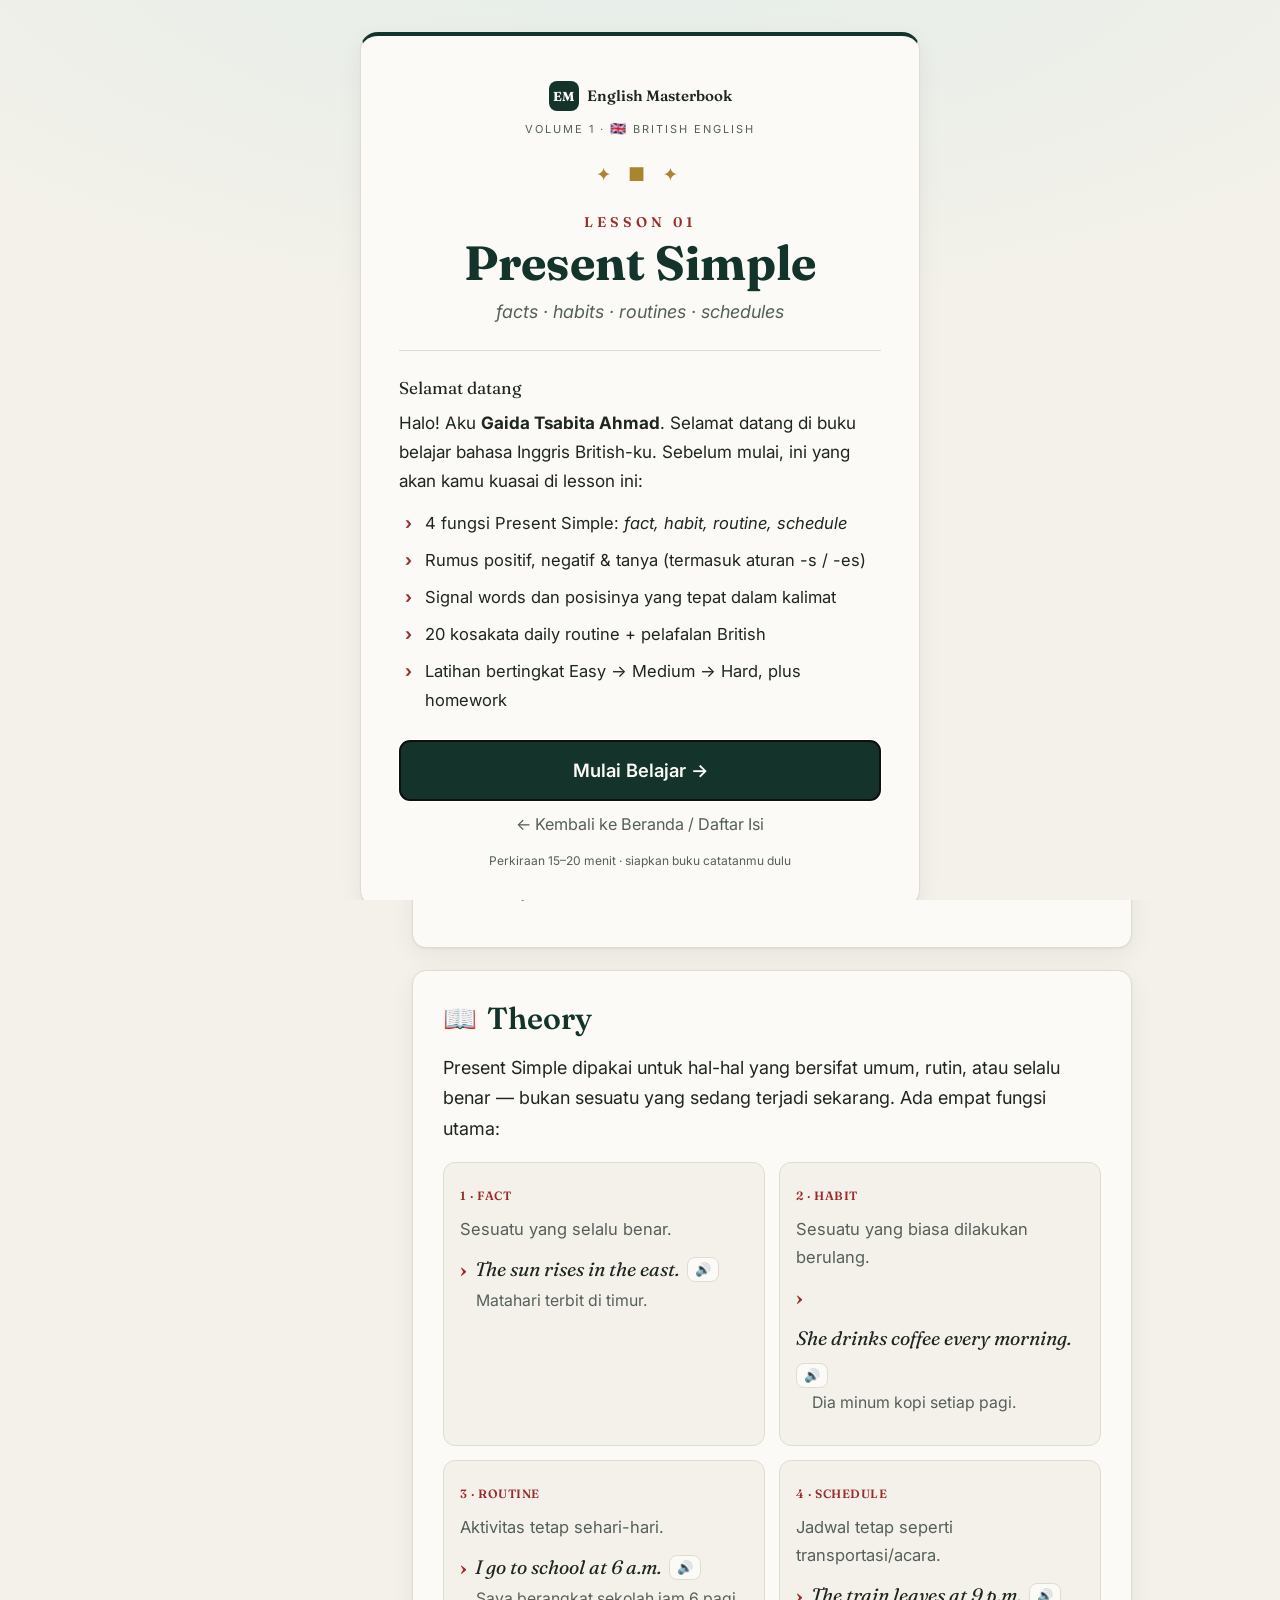
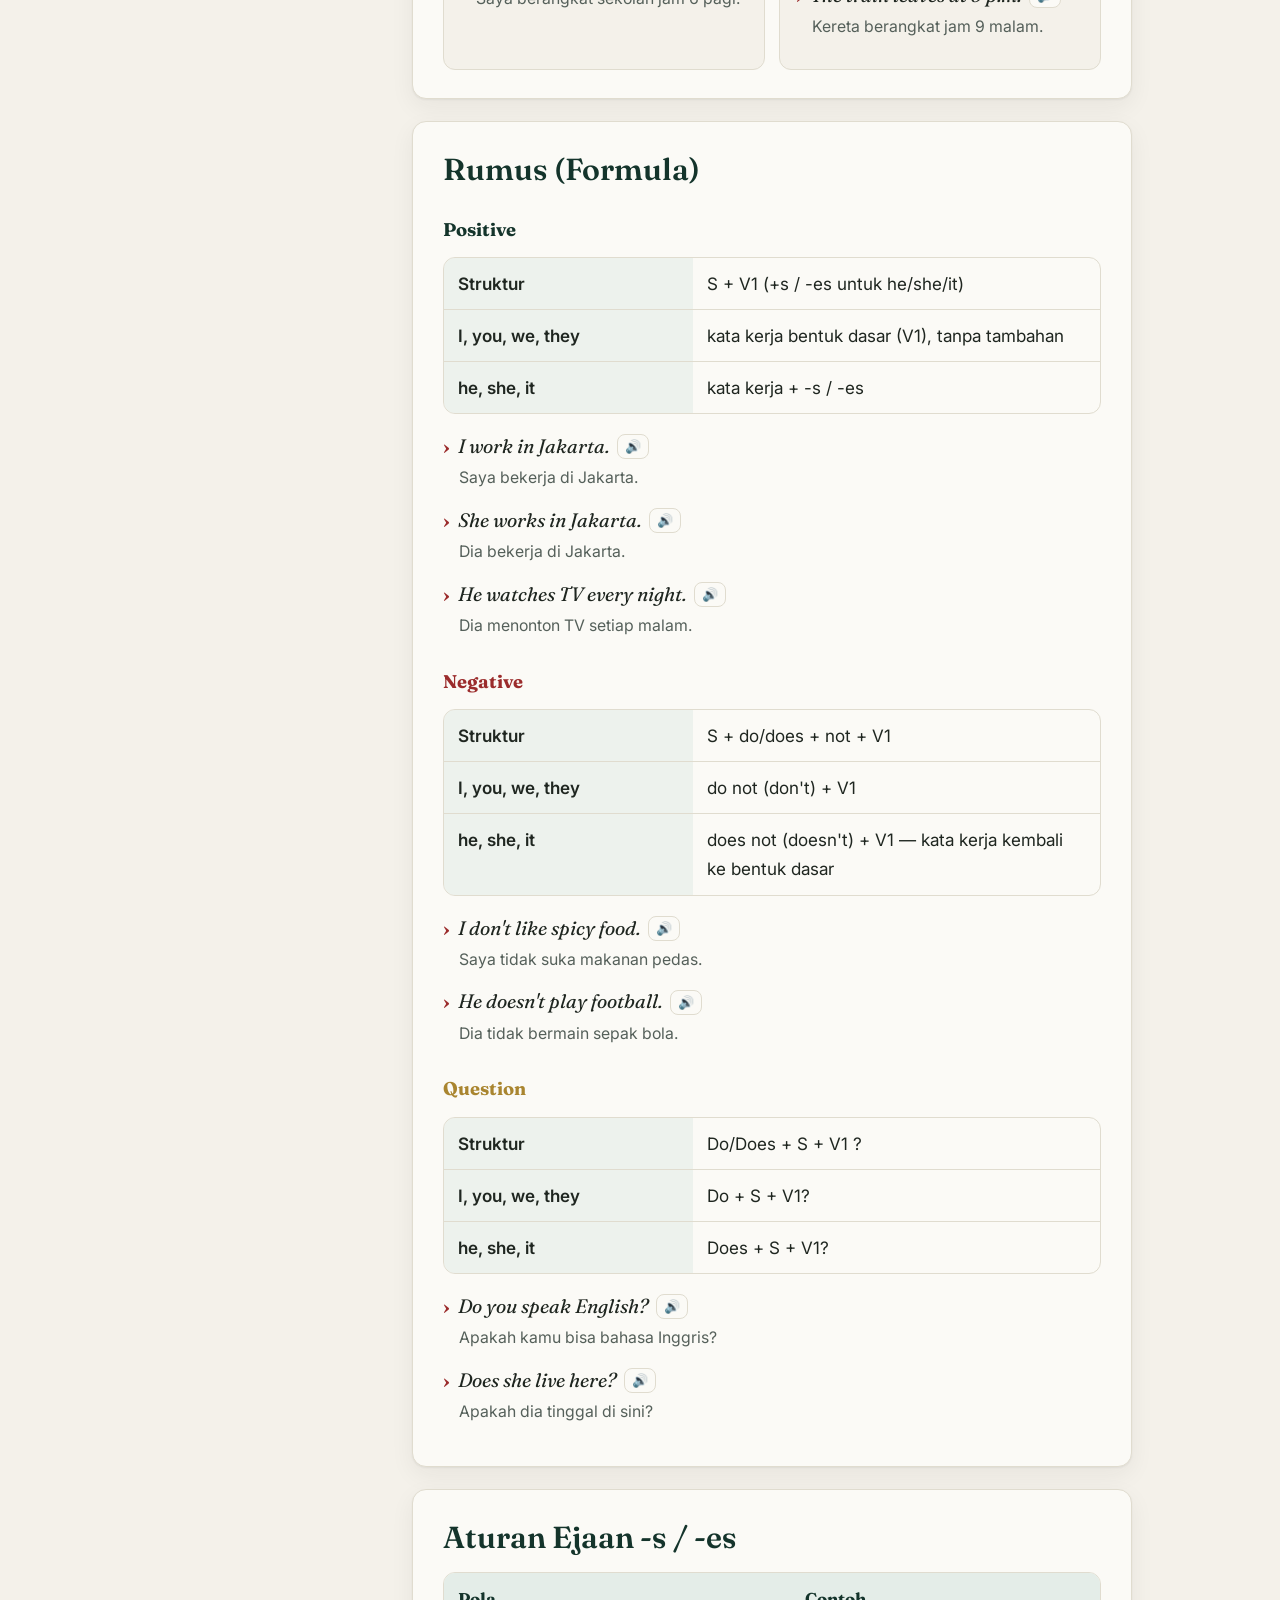
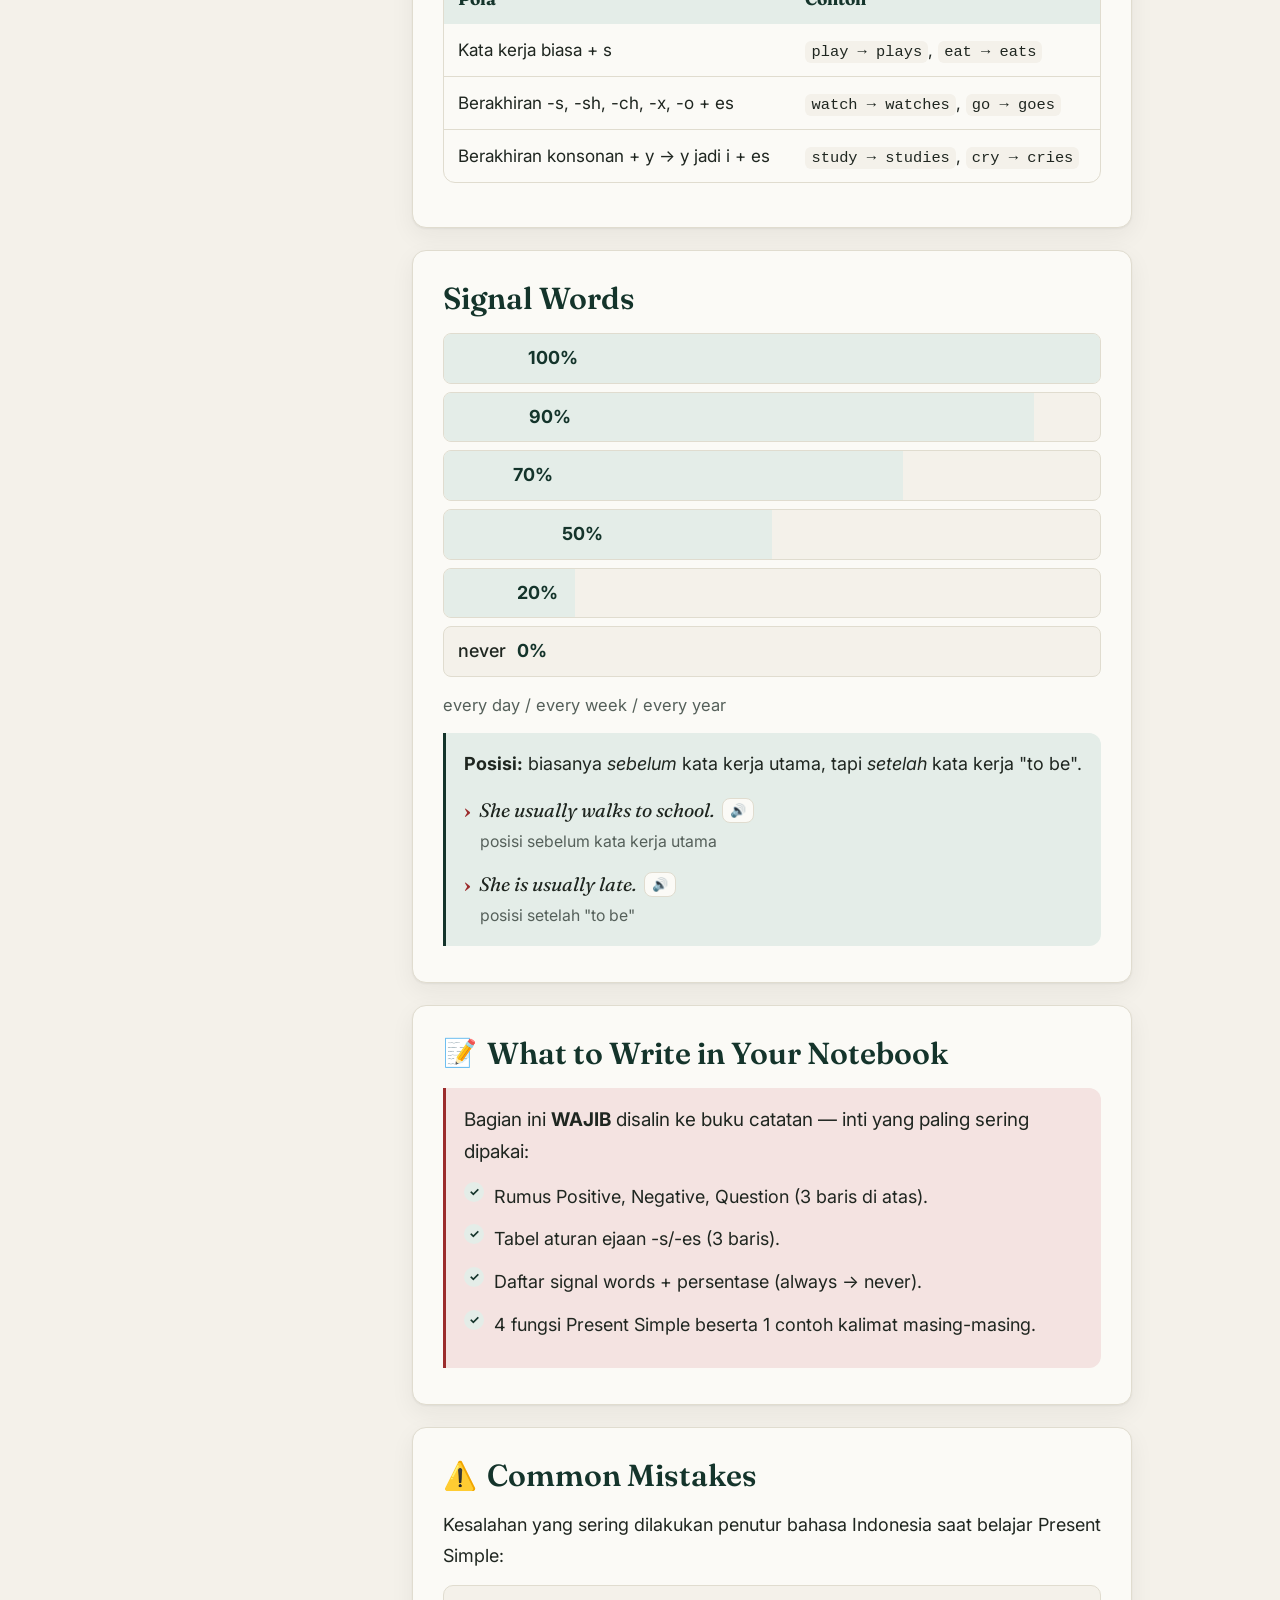
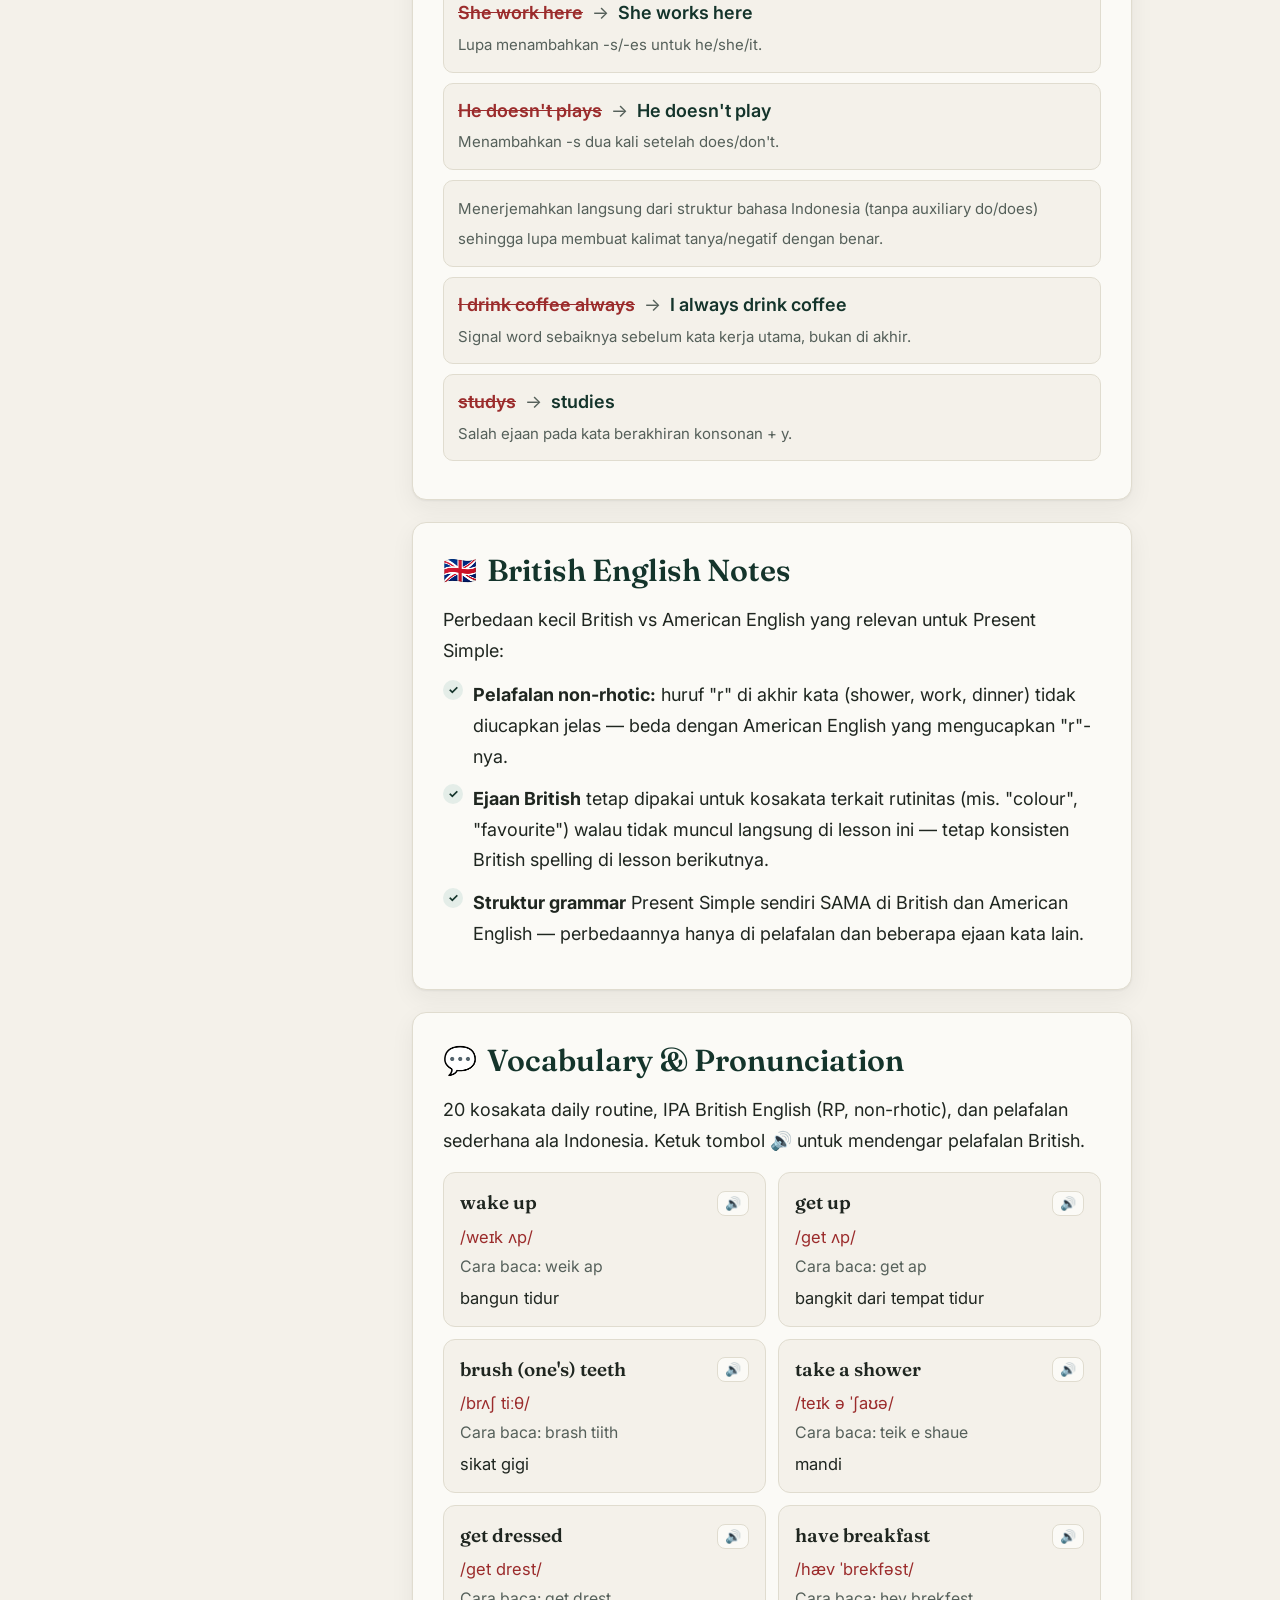
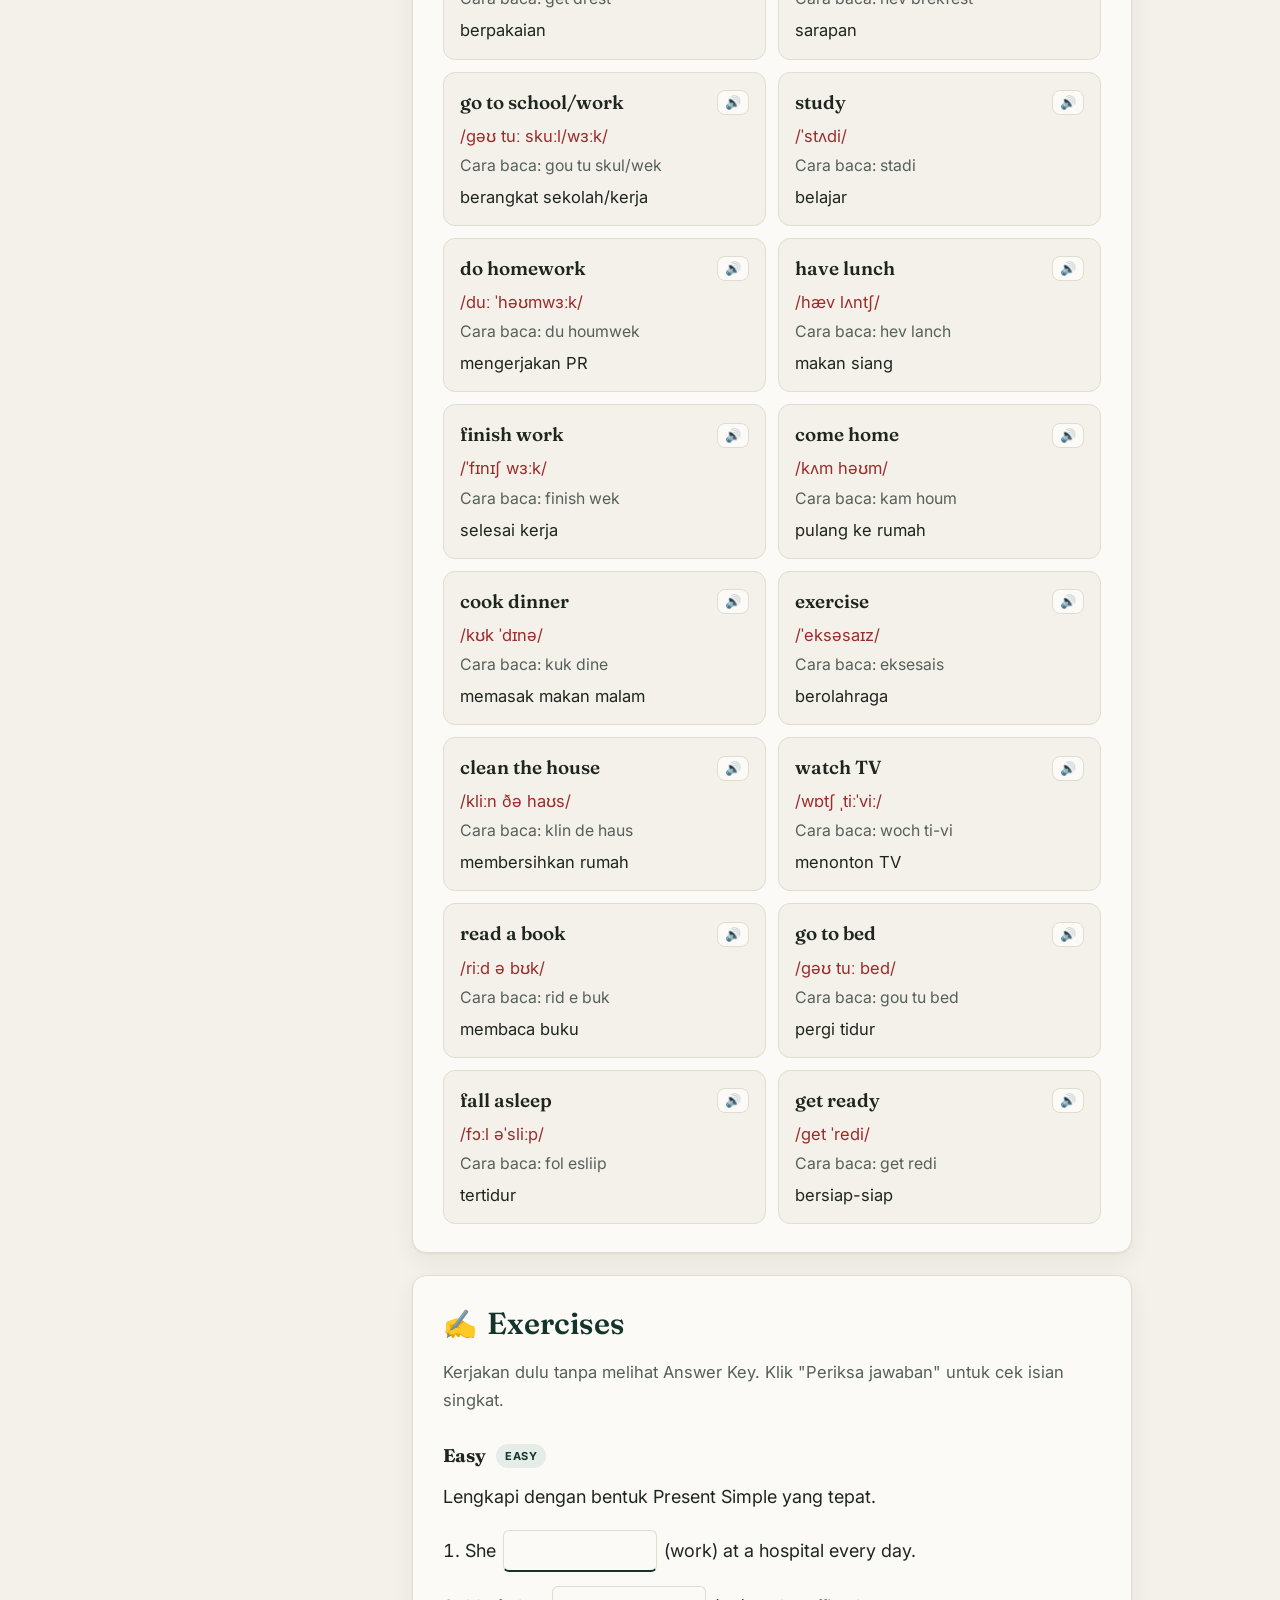
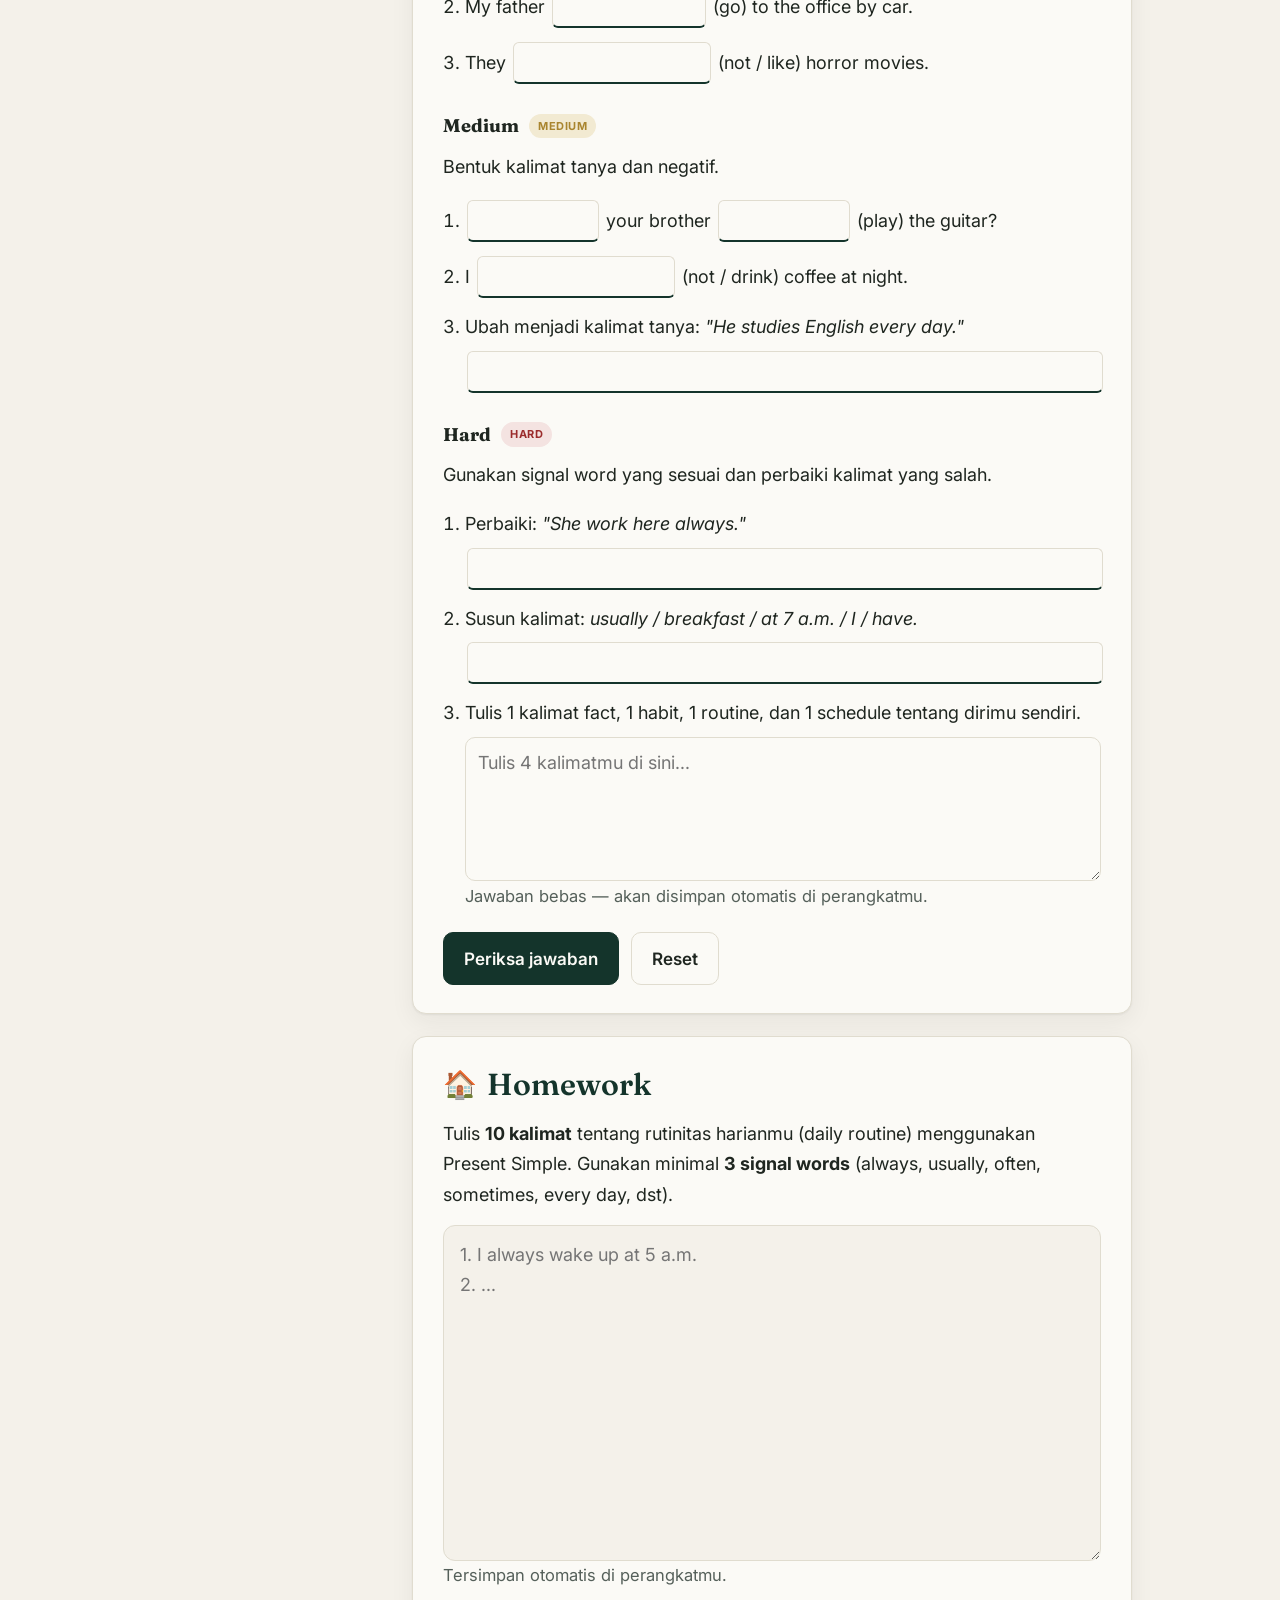
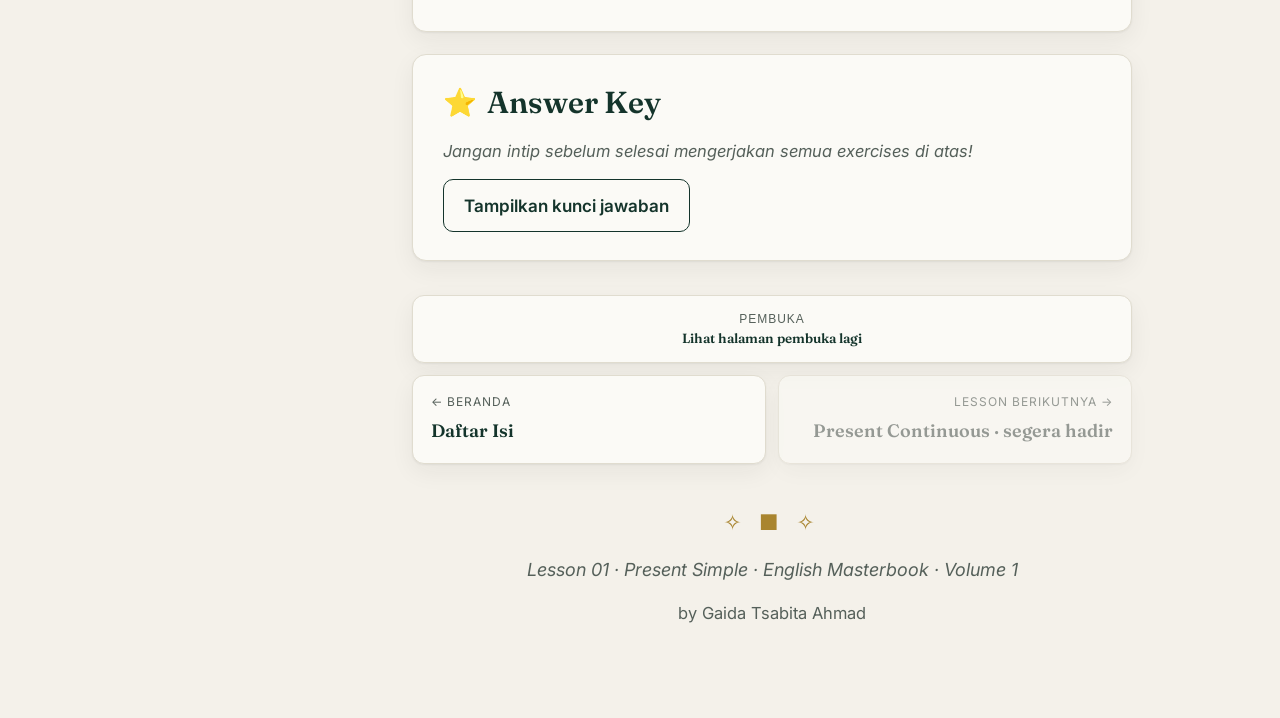
==== lesson-01.html @ 52633f82 "update lesson" ====
<!doctype html>
<html lang="id">
  <head>
    <meta charset="UTF-8" />
    <meta name="viewport" content="width=device-width, initial-scale=1.0" />
    <meta name="theme-color" content="#14342b" />
    <meta name="description" content="English Masterbook by Gaida Tsabita Ahmad — Lesson 01: Present Simple (British English)." />
    <title>Lesson 01 · Present Simple · English Masterbook</title>
    <link rel="preconnect" href="https://fonts.googleapis.com" />
    <link rel="preconnect" href="https://fonts.gstatic.com" crossorigin />
    <link href="https://fonts.googleapis.com/css2?family=Fraunces:opsz,wght@9..144,400;9..144,500;9..144,600;9..144,700&family=Inter:wght@400;500;600;700&display=swap" rel="stylesheet" />
    <link rel="stylesheet" href="style.css" />
  </head>
  <body data-lesson="01">
    <!-- Opening / Lesson intro -->
    <div class="opening" id="opening" role="dialog" aria-modal="true" aria-label="Pembuka lesson">
      <div class="opening-inner">
        <div class="opening-book">
          <p class="op-brand"><span class="op-mark" aria-hidden="true">EM</span> English Masterbook</p>
          <p class="op-vol">Volume 1 · <span class="flag" aria-hidden="true">🇬🇧</span> British English</p>

          <div class="op-divider" aria-hidden="true">✦ ■ ✦</div>

          <p class="op-lesson">Lesson 01</p>
          <h1 class="op-title">Present Simple</h1>
          <p class="op-sub"><em>facts · habits · routines · schedules</em></p>

          <div class="op-welcome">
            <p class="op-hi">Selamat datang</p>
            <p>Halo! Aku <strong>Gaida Tsabita Ahmad</strong>. Selamat datang di buku belajar bahasa Inggris British-ku. Sebelum mulai, ini yang akan kamu kuasai di lesson ini:</p>
            <ul class="op-points">
              <li>4 fungsi Present Simple: <em>fact, habit, routine, schedule</em></li>
              <li>Rumus positif, negatif &amp; tanya (termasuk aturan -s / -es)</li>
              <li>Signal words dan posisinya yang tepat dalam kalimat</li>
              <li>20 kosakata daily routine + pelafalan British</li>
              <li>Latihan bertingkat Easy → Medium → Hard, plus homework</li>
            </ul>
          </div>

          <div class="op-actions">
            <button class="btn op-start" id="startBtn" type="button">Mulai Belajar →</button>
            <a class="op-back" href="index.html">← Kembali ke Beranda / Daftar Isi</a>
          </div>
          <p class="op-hint">Perkiraan 15–20 menit · siapkan buku catatanmu dulu</p>
        </div>
      </div>
    </div>

    <!-- Reading progress bar -->
    <div class="progress-bar" id="progressBar" aria-hidden="true"></div>

    <!-- Top bar -->
    <header class="topbar">
      <button class="icon-btn menu-btn" id="menuBtn" aria-label="Buka daftar isi" aria-expanded="false">
        <svg viewBox="0 0 24 24" width="22" height="22" fill="none" stroke="currentColor" stroke-width="2" stroke-linecap="round">
          <line x1="3" y1="6" x2="21" y2="6" />
          <line x1="3" y1="12" x2="21" y2="12" />
          <line x1="3" y1="18" x2="21" y2="18" />
        </svg>
      </button>
      <a class="brand" href="index.html" aria-label="Beranda English Masterbook">
        <span class="brand-mark" aria-hidden="true">EM</span>
        <div class="brand-text">
          <strong>English Masterbook</strong>
          <span>by Gaida Tsabita Ahmad · British English</span>
        </div>
      </a>
      <div class="topbar-controls">
        <a class="icon-btn home-btn" href="index.html" aria-label="Kembali ke Beranda">
          <svg viewBox="0 0 24 24" width="18" height="18" fill="none" stroke="currentColor" stroke-width="2" stroke-linecap="round" stroke-linejoin="round">
            <path d="M3 10.5 12 3l9 7.5" />
            <path d="M5 9.5V21h14V9.5" />
          </svg>
          <span>Beranda</span>
        </a>
        <div class="text-size" role="group" aria-label="Ukuran teks">
          <button class="icon-btn" id="textDown" aria-label="Perkecil teks">A−</button>
          <button class="icon-btn" id="textUp" aria-label="Perbesar teks">A+</button>
        </div>
        <button class="icon-btn theme-btn" id="themeBtn" aria-label="Ganti mode terang/gelap">
          <svg class="ico-sun" viewBox="0 0 24 24" width="20" height="20" fill="none" stroke="currentColor" stroke-width="2" stroke-linecap="round">
            <circle cx="12" cy="12" r="4" />
            <line x1="12" y1="2" x2="12" y2="4" />
            <line x1="12" y1="20" x2="12" y2="22" />
            <line x1="4.9" y1="4.9" x2="6.3" y2="6.3" />
            <line x1="17.7" y1="17.7" x2="19.1" y2="19.1" />
            <line x1="2" y1="12" x2="4" y2="12" />
            <line x1="20" y1="12" x2="22" y2="12" />
            <line x1="4.9" y1="19.1" x2="6.3" y2="17.7" />
            <line x1="17.7" y1="6.3" x2="19.1" y2="4.9" />
          </svg>
          <svg class="ico-moon" viewBox="0 0 24 24" width="20" height="20" fill="none" stroke="currentColor" stroke-width="2" stroke-linecap="round" stroke-linejoin="round"><path d="M21 12.8A9 9 0 1 1 11.2 3a7 7 0 0 0 9.8 9.8z" /></svg>
        </button>
      </div>
    </header>

    <div class="layout">
      <!-- Sidebar / Table of contents -->
      <aside class="sidebar" id="sidebar" aria-label="Daftar isi">
        <div class="sidebar-inner">
          <p class="sidebar-title">Lesson 01</p>
          <nav class="toc" id="toc">
            <a href="index.html" class="toc-link toc-home">← Beranda / Daftar Isi</a>
            <a href="#cover" class="toc-link">Cover</a>
            <a href="#objectives" class="toc-link">Learning Objectives</a>
            <a href="#theory" class="toc-link">Theory</a>
            <a href="#formula" class="toc-link">Rumus (Formula)</a>
            <a href="#spelling" class="toc-link">Aturan -s / -es</a>
            <a href="#signal" class="toc-link">Signal Words</a>
            <a href="#notebook" class="toc-link">What to Write</a>
            <a href="#mistakes" class="toc-link">Common Mistakes</a>
            <a href="#british" class="toc-link">British English Notes</a>
            <a href="#vocab" class="toc-link">Vocabulary</a>
            <a href="#exercises" class="toc-link">Exercises</a>
            <a href="#homework" class="toc-link">Homework</a>
            <a href="#answers" class="toc-link">Answer Key</a>
          </nav>
          <div class="sidebar-progress">
            <div class="sp-track"><div class="sp-fill" id="lessonProgress"></div></div>
            <span id="lessonProgressLabel">0% selesai dibaca</span>
          </div>
        </div>
      </aside>
      <div class="overlay" id="overlay" hidden></div>

      <!-- Main content -->
      <main class="content">
        <article class="book">
          <!-- Cover -->
          <section id="cover" class="cover">
            <p class="cover-vol">English Masterbook · Volume 1</p>
            <p class="cover-lesson">Lesson 01</p>
            <h1 class="cover-title">Present Simple</h1>
            <p class="cover-sub"><em>facts · habits · routines · schedules</em></p>
            <p class="cover-flag"><span class="flag" aria-hidden="true">🇬🇧</span> British English (RP)</p>
          </section>

          <!-- Objectives -->
          <section id="objectives" class="chapter">
            <h2 class="chapter-title"><span class="chapter-emoji">🎯</span> Learning Objectives</h2>
            <p class="lead">Setelah menyelesaikan lesson ini, kamu akan bisa:</p>
            <ul class="check-list">
              <li>Menjelaskan 4 fungsi Present Simple: <em>fact, habit, routine, schedule</em>.</li>
              <li>Membentuk kalimat positif, negatif, dan tanya dengan benar (termasuk aturan -s/-es).</li>
              <li>Menggunakan signal words (always, usually, often, dst.) di posisi yang tepat.</li>
              <li>Menguasai 20 kosakata daily routine beserta pelafalan British English.</li>
              <li>Mengerjakan latihan bertingkat (Easy → Medium → Hard) tanpa melihat kunci jawaban.</li>
            </ul>
          </section>

          <!-- Theory -->
          <section id="theory" class="chapter">
            <h2 class="chapter-title"><span class="chapter-emoji">📖</span> Theory</h2>
            <p>Present Simple dipakai untuk hal-hal yang bersifat umum, rutin, atau selalu benar — bukan sesuatu yang sedang terjadi sekarang. Ada empat fungsi utama:</p>

            <div class="fn-grid">
              <div class="fn-card">
                <span class="fn-tag">1 · Fact</span>
                <p class="fn-desc">Sesuatu yang selalu benar.</p>
                <p class="example" data-say="The sun rises in the east">The sun rises in the east.<button class="say-btn" aria-label="Dengarkan pelafalan">🔊</button></p>
                <p class="translate">Matahari terbit di timur.</p>
              </div>
              <div class="fn-card">
                <span class="fn-tag">2 · Habit</span>
                <p class="fn-desc">Sesuatu yang biasa dilakukan berulang.</p>
                <p class="example" data-say="She drinks coffee every morning">She drinks coffee every morning.<button class="say-btn" aria-label="Dengarkan pelafalan">🔊</button></p>
                <p class="translate">Dia minum kopi setiap pagi.</p>
              </div>
              <div class="fn-card">
                <span class="fn-tag">3 · Routine</span>
                <p class="fn-desc">Aktivitas tetap sehari-hari.</p>
                <p class="example" data-say="I go to school at six a m">I go to school at 6 a.m.<button class="say-btn" aria-label="Dengarkan pelafalan">🔊</button></p>
                <p class="translate">Saya berangkat sekolah jam 6 pagi.</p>
              </div>
              <div class="fn-card">
                <span class="fn-tag">4 · Schedule</span>
                <p class="fn-desc">Jadwal tetap seperti transportasi/acara.</p>
                <p class="example" data-say="The train leaves at nine p m">The train leaves at 9 p.m.<button class="say-btn" aria-label="Dengarkan pelafalan">🔊</button></p>
                <p class="translate">Kereta berangkat jam 9 malam.</p>
              </div>
            </div>
          </section>

          <!-- Formula -->
          <section id="formula" class="chapter">
            <h2 class="chapter-title">Rumus (Formula)</h2>

            <h3 class="sub-title positive">Positive</h3>
            <div class="table-wrap">
              <table>
                <tbody>
                  <tr>
                    <th>Struktur</th>
                    <td>S + V1 (+s / -es untuk he/she/it)</td>
                  </tr>
                  <tr>
                    <th>I, you, we, they</th>
                    <td>kata kerja bentuk dasar (V1), tanpa tambahan</td>
                  </tr>
                  <tr>
                    <th>he, she, it</th>
                    <td>kata kerja + -s / -es</td>
                  </tr>
                </tbody>
              </table>
            </div>
            <p class="example" data-say="I work in Jakarta">I work in Jakarta.<button class="say-btn" aria-label="Dengarkan pelafalan">🔊</button></p>
            <p class="translate">Saya bekerja di Jakarta.</p>
            <p class="example" data-say="She works in Jakarta">She works in Jakarta.<button class="say-btn" aria-label="Dengarkan pelafalan">🔊</button></p>
            <p class="translate">Dia bekerja di Jakarta.</p>
            <p class="example" data-say="He watches T V every night">He watches TV every night.<button class="say-btn" aria-label="Dengarkan pelafalan">🔊</button></p>
            <p class="translate">Dia menonton TV setiap malam.</p>

            <h3 class="sub-title negative">Negative</h3>
            <div class="table-wrap">
              <table>
                <tbody>
                  <tr>
                    <th>Struktur</th>
                    <td>S + do/does + not + V1</td>
                  </tr>
                  <tr>
                    <th>I, you, we, they</th>
                    <td>do not (don't) + V1</td>
                  </tr>
                  <tr>
                    <th>he, she, it</th>
                    <td>does not (doesn't) + V1 — kata kerja kembali ke bentuk dasar</td>
                  </tr>
                </tbody>
              </table>
            </div>
            <p class="example" data-say="I don't like spicy food">I don't like spicy food.<button class="say-btn" aria-label="Dengarkan pelafalan">🔊</button></p>
            <p class="translate">Saya tidak suka makanan pedas.</p>
            <p class="example" data-say="He doesn't play football">He doesn't play football.<button class="say-btn" aria-label="Dengarkan pelafalan">🔊</button></p>
            <p class="translate">Dia tidak bermain sepak bola.</p>

            <h3 class="sub-title question">Question</h3>
            <div class="table-wrap">
              <table>
                <tbody>
                  <tr>
                    <th>Struktur</th>
                    <td>Do/Does + S + V1 ?</td>
                  </tr>
                  <tr>
                    <th>I, you, we, they</th>
                    <td>Do + S + V1?</td>
                  </tr>
                  <tr>
                    <th>he, she, it</th>
                    <td>Does + S + V1?</td>
                  </tr>
                </tbody>
              </table>
            </div>
            <p class="example" data-say="Do you speak English">Do you speak English?<button class="say-btn" aria-label="Dengarkan pelafalan">🔊</button></p>
            <p class="translate">Apakah kamu bisa bahasa Inggris?</p>
            <p class="example" data-say="Does she live here">Does she live here?<button class="say-btn" aria-label="Dengarkan pelafalan">🔊</button></p>
            <p class="translate">Apakah dia tinggal di sini?</p>
          </section>

          <!-- Spelling -->
          <section id="spelling" class="chapter">
            <h2 class="chapter-title">Aturan Ejaan -s / -es</h2>
            <div class="table-wrap">
              <table>
                <thead>
                  <tr>
                    <th>Pola</th>
                    <th>Contoh</th>
                  </tr>
                </thead>
                <tbody>
                  <tr>
                    <td>Kata kerja biasa + s</td>
                    <td><code>play → plays</code>, <code>eat → eats</code></td>
                  </tr>
                  <tr>
                    <td>Berakhiran -s, -sh, -ch, -x, -o + es</td>
                    <td><code>watch → watches</code>, <code>go → goes</code></td>
                  </tr>
                  <tr>
                    <td>Berakhiran konsonan + y → y jadi i + es</td>
                    <td><code>study → studies</code>, <code>cry → cries</code></td>
                  </tr>
                </tbody>
              </table>
            </div>
          </section>

          <!-- Signal words -->
          <section id="signal" class="chapter">
            <h2 class="chapter-title">Signal Words</h2>
            <div class="signal-scale">
              <span class="sig" style="--p: 100%">always <b>100%</b></span>
              <span class="sig" style="--p: 90%">usually <b>90%</b></span>
              <span class="sig" style="--p: 70%">often <b>70%</b></span>
              <span class="sig" style="--p: 50%">sometimes <b>50%</b></span>
              <span class="sig" style="--p: 20%">rarely <b>20%</b></span>
              <span class="sig" style="--p: 0%">never <b>0%</b></span>
            </div>
            <p class="muted">every day / every week / every year</p>
            <div class="callout">
              <p><strong>Posisi:</strong> biasanya <em>sebelum</em> kata kerja utama, tapi <em>setelah</em> kata kerja "to be".</p>
              <p class="example" data-say="She usually walks to school">She usually walks to school.<button class="say-btn" aria-label="Dengarkan pelafalan">🔊</button></p>
              <p class="translate">posisi sebelum kata kerja utama</p>
              <p class="example" data-say="She is usually late">She is usually late.<button class="say-btn" aria-label="Dengarkan pelafalan">🔊</button></p>
              <p class="translate">posisi setelah "to be"</p>
            </div>
          </section>

          <!-- Notebook -->
          <section id="notebook" class="chapter">
            <h2 class="chapter-title"><span class="chapter-emoji">📝</span> What to Write in Your Notebook</h2>
            <div class="callout callout-accent">
              <p class="lead">Bagian ini <strong>WAJIB</strong> disalin ke buku catatan — inti yang paling sering dipakai:</p>
              <ul class="check-list">
                <li>Rumus Positive, Negative, Question (3 baris di atas).</li>
                <li>Tabel aturan ejaan -s/-es (3 baris).</li>
                <li>Daftar signal words + persentase (always → never).</li>
                <li>4 fungsi Present Simple beserta 1 contoh kalimat masing-masing.</li>
              </ul>
            </div>
          </section>

          <!-- Common mistakes -->
          <section id="mistakes" class="chapter">
            <h2 class="chapter-title"><span class="chapter-emoji">⚠️</span> Common Mistakes</h2>
            <p>Kesalahan yang sering dilakukan penutur bahasa Indonesia saat belajar Present Simple:</p>
            <ul class="mistake-list">
              <li><span class="wrong">She work here</span> <span class="arrow">→</span> <span class="right">She works here</span><br /><small>Lupa menambahkan -s/-es untuk he/she/it.</small></li>
              <li><span class="wrong">He doesn't plays</span> <span class="arrow">→</span> <span class="right">He doesn't play</span><br /><small>Menambahkan -s dua kali setelah does/don't.</small></li>
              <li><small>Menerjemahkan langsung dari struktur bahasa Indonesia (tanpa auxiliary do/does) sehingga lupa membuat kalimat tanya/negatif dengan benar.</small></li>
              <li><span class="wrong">I drink coffee always</span> <span class="arrow">→</span> <span class="right">I always drink coffee</span><br /><small>Signal word sebaiknya sebelum kata kerja utama, bukan di akhir.</small></li>
              <li><span class="wrong">studys</span> <span class="arrow">→</span> <span class="right">studies</span><br /><small>Salah ejaan pada kata berakhiran konsonan + y.</small></li>
            </ul>
          </section>

          <!-- British notes -->
          <section id="british" class="chapter">
            <h2 class="chapter-title"><span class="chapter-emoji">🇬🇧</span> British English Notes</h2>
            <p>Perbedaan kecil British vs American English yang relevan untuk Present Simple:</p>
            <ul class="check-list">
              <li><strong>Pelafalan non-rhotic:</strong> huruf "r" di akhir kata (shower, work, dinner) tidak diucapkan jelas — beda dengan American English yang mengucapkan "r"-nya.</li>
              <li><strong>Ejaan British</strong> tetap dipakai untuk kosakata terkait rutinitas (mis. "colour", "favourite") walau tidak muncul langsung di lesson ini — tetap konsisten British spelling di lesson berikutnya.</li>
              <li><strong>Struktur grammar</strong> Present Simple sendiri SAMA di British dan American English — perbedaannya hanya di pelafalan dan beberapa ejaan kata lain.</li>
            </ul>
          </section>

          <!-- Vocabulary -->
          <section id="vocab" class="chapter">
            <h2 class="chapter-title"><span class="chapter-emoji">💬</span> Vocabulary &amp; Pronunciation</h2>
            <p>20 kosakata daily routine, IPA British English (RP, non-rhotic), dan pelafalan sederhana ala Indonesia. Ketuk tombol 🔊 untuk mendengar pelafalan British.</p>
            <div class="vocab-grid" id="vocabGrid"></div>
          </section>

          <!-- Exercises -->
          <section id="exercises" class="chapter">
            <h2 class="chapter-title"><span class="chapter-emoji">✍️</span> Exercises</h2>
            <p class="muted">Kerjakan dulu tanpa melihat Answer Key. Klik "Periksa jawaban" untuk cek isian singkat.</p>

            <h3 class="sub-title">Easy <span class="level-badge easy">Easy</span></h3>
            <p>Lengkapi dengan bentuk Present Simple yang tepat.</p>
            <ol class="ex-list">
              <li>She <input class="ex-input" data-answer="works" size="8" aria-label="jawaban nomor 1" /> (work) at a hospital every day.</li>
              <li>My father <input class="ex-input" data-answer="goes" size="8" aria-label="jawaban nomor 2" /> (go) to the office by car.</li>
              <li>They <input class="ex-input" data-answer="don't like|do not like|dont like" size="12" aria-label="jawaban nomor 3" /> (not / like) horror movies.</li>
            </ol>

            <h3 class="sub-title">Medium <span class="level-badge medium">Medium</span></h3>
            <p>Bentuk kalimat tanya dan negatif.</p>
            <ol class="ex-list">
              <li><input class="ex-input" data-answer="does" size="6" aria-label="jawaban medium 1a" /> your brother <input class="ex-input" data-answer="play" size="6" aria-label="jawaban medium 1b" /> (play) the guitar?</li>
              <li>I <input class="ex-input" data-answer="don't drink|do not drink|dont drink" size="12" aria-label="jawaban medium 2" /> (not / drink) coffee at night.</li>
              <li>
                Ubah menjadi kalimat tanya: <em>"He studies English every day."</em>
                <input class="ex-input wide" data-answer="does he study english every day?|does he study english every day" aria-label="jawaban medium 3" />
              </li>
            </ol>

            <h3 class="sub-title">Hard <span class="level-badge hard">Hard</span></h3>
            <p>Gunakan signal word yang sesuai dan perbaiki kalimat yang salah.</p>
            <ol class="ex-list">
              <li>
                Perbaiki: <em>"She work here always."</em>
                <input class="ex-input wide" data-answer="she always works here.|she always works here" aria-label="jawaban hard 1" />
              </li>
              <li>
                Susun kalimat: <em>usually / breakfast / at 7 a.m. / I / have.</em>
                <input class="ex-input wide" data-answer="i usually have breakfast at 7 a.m.|i usually have breakfast at 7 am|i usually have breakfast at 7 a.m" aria-label="jawaban hard 2" />
              </li>
              <li>
                Tulis 1 kalimat fact, 1 habit, 1 routine, dan 1 schedule tentang dirimu sendiri.
                <textarea class="ex-free" rows="4" placeholder="Tulis 4 kalimatmu di sini..." aria-label="jawaban hard 3"></textarea>
                <small class="muted">Jawaban bebas — akan disimpan otomatis di perangkatmu.</small>
              </li>
            </ol>

            <div class="ex-actions">
              <button class="btn" id="checkBtn">Periksa jawaban</button>
              <button class="btn btn-ghost" id="resetBtn">Reset</button>
              <span class="score" id="score" hidden></span>
            </div>
          </section>

          <!-- Homework -->
          <section id="homework" class="chapter">
            <h2 class="chapter-title"><span class="chapter-emoji">🏠</span> Homework</h2>
            <p>Tulis <strong>10 kalimat</strong> tentang rutinitas harianmu (daily routine) menggunakan Present Simple. Gunakan minimal <strong>3 signal words</strong> (always, usually, often, sometimes, every day, dst).</p>
            <textarea class="homework" id="homework" rows="10" placeholder="1. I always wake up at 5 a.m.&#10;2. ..." aria-label="Jawaban homework"></textarea>
            <p class="muted" id="hwStatus">Tersimpan otomatis di perangkatmu.</p>
          </section>

          <!-- Answer key -->
          <section id="answers" class="chapter">
            <h2 class="chapter-title"><span class="chapter-emoji">⭐</span> Answer Key</h2>
            <p class="muted"><em>Jangan intip sebelum selesai mengerjakan semua exercises di atas!</em></p>
            <button class="btn btn-outline" id="answerToggle" aria-expanded="false">Tampilkan kunci jawaban</button>
            <div class="answer-body" id="answerBody" hidden>
              <h3 class="sub-title">Easy</h3>
              <ol class="ex-list">
                <li>works</li>
                <li>goes</li>
                <li>don't like</li>
              </ol>
              <h3 class="sub-title">Medium</h3>
              <ol class="ex-list">
                <li>Does … play</li>
                <li>don't drink</li>
                <li>Does he study English every day?</li>
              </ol>
              <h3 class="sub-title">Hard</h3>
              <ol class="ex-list">
                <li>She always works here. <small>(signal word pindah ke sebelum kata kerja utama)</small></li>
                <li>I usually have breakfast at 7 a.m.</li>
                <li>Jawaban bebas — pastikan formatnya sesuai 4 fungsi (fact/habit/routine/schedule).</li>
              </ol>
            </div>
          </section>

          <!-- Lesson navigation -->
          <nav class="lesson-nav" aria-label="Navigasi lesson">
            <button class="nav-card lesson-nav-home" type="button" data-reopen>
              <span class="nav-dir">Pembuka</span>
              <span class="nav-name">Lihat halaman pembuka lagi</span>
            </button>
            <a class="nav-card nav-prev" href="index.html">
              <span class="nav-dir">← Beranda</span>
              <span class="nav-name">Daftar Isi</span>
            </a>
            <a class="nav-card nav-next is-locked" href="lesson-02.html" aria-disabled="true" tabindex="-1">
              <span class="nav-dir">Lesson berikutnya →</span>
              <span class="nav-name">Present Continuous · segera hadir</span>
            </a>
          </nav>

          <footer class="book-footer">
            <p class="ornament">✧ ■ ✧</p>
            <p><em>Lesson 01 · Present Simple · English Masterbook · Volume 1</em></p>
            <p class="muted">by Gaida Tsabita Ahmad</p>
          </footer>
        </article>
      </main>
    </div>

    <button class="to-top" id="toTop" aria-label="Kembali ke atas" hidden>↑</button>

    <script src="script.js"></script>
  </body>
</html>
---- style.css ----
/* ============================================================
   English Masterbook by Gaida Tsabita Ahmad — British English (BrE)
   Theme: refined editorial "online book"
   ============================================================ */

:root {
  /* Light (paper) theme */
  --bg: #f4f1ea;
  --paper: #fbfaf6;
  --ink: #1f2620;
  --ink-soft: #55605a;
  --line: #e0dccf;
  --primary: #14342b; /* British racing green */
  --primary-soft: #e4ede8;
  --accent: #9b2c2c; /* deep British red */
  --accent-soft: #f4e3e1;
  --gold: #a9852f;
  --shadow: 0 1px 2px rgba(31, 38, 32, 0.06), 0 8px 24px rgba(31, 38, 32, 0.06);
  --radius: 14px;
}

html[data-theme='dark'] {
  --bg: #121512;
  --paper: #1b201c;
  --ink: #e9e7df;
  --ink-soft: #a1aaa0;
  --line: #2c332d;
  --primary: #7cc4a8;
  --primary-soft: #1e2a24;
  --accent: #e08a86;
  --accent-soft: #2c211f;
  --gold: #d1a94f;
  --shadow: 0 1px 2px rgba(0, 0, 0, 0.3), 0 8px 24px rgba(0, 0, 0, 0.35);
}

* {
  box-sizing: border-box;
}

html {
  background: var(--bg);
  scroll-behavior: smooth;
  scroll-padding-top: 84px;
  -webkit-text-size-adjust: 100%;
}

body {
  margin: 0;
  background: var(--bg);
  color: var(--ink);
  font-family:
    'Inter',
    system-ui,
    -apple-system,
    sans-serif;
  font-size: var(--reader-size, 18px);
  line-height: 1.7;
  transition:
    background 0.3s,
    color 0.3s;
}

/* ---------- Progress bar ---------- */
.progress-bar {
  position: fixed;
  top: 0;
  left: 0;
  height: 3px;
  width: 0%;
  background: var(--accent);
  z-index: 60;
  transition: width 0.1s linear;
}

/* ---------- Top bar ---------- */
.topbar {
  position: sticky;
  top: 0;
  z-index: 50;
  display: flex;
  align-items: center;
  gap: 12px;
  padding: 10px 16px;
  background: color-mix(in srgb, var(--paper) 88%, transparent);
  backdrop-filter: blur(10px);
  border-bottom: 1px solid var(--line);
}

.brand {
  display: flex;
  align-items: center;
  gap: 10px;
  min-width: 0;
  text-decoration: none;
  color: inherit;
}
.brand-mark {
  display: grid;
  place-items: center;
  width: 38px;
  height: 38px;
  border-radius: 10px;
  background: var(--primary);
  color: #fbfaf6;
  font-family: 'Fraunces', serif;
  font-weight: 700;
  font-size: 16px;
  letter-spacing: 0.5px;
}
.brand-text {
  display: flex;
  flex-direction: column;
  line-height: 1.2;
  min-width: 0;
}
.brand-text strong {
  font-family: 'Fraunces', serif;
  font-size: 16px;
  white-space: nowrap;
}
.brand-text span {
  font-size: 11.5px;
  color: var(--ink-soft);
  white-space: nowrap;
  overflow: hidden;
  text-overflow: ellipsis;
}

.topbar-controls {
  margin-left: auto;
  display: flex;
  align-items: center;
  gap: 8px;
}
.text-size {
  display: flex;
  gap: 4px;
}

.icon-btn {
  display: inline-grid;
  place-items: center;
  min-width: 38px;
  height: 38px;
  padding: 0 10px;
  border: 1px solid var(--line);
  background: var(--paper);
  color: var(--ink);
  border-radius: 10px;
  cursor: pointer;
  font: inherit;
  font-size: 14px;
  font-weight: 600;
  text-decoration: none;
  transition:
    background 0.2s,
    border-color 0.2s,
    transform 0.1s;
}
.icon-btn:hover {
  border-color: var(--primary);
}
.icon-btn:active {
  transform: scale(0.95);
}
.menu-btn {
  display: none;
}

/* Home button in topbar */
.home-btn {
  display: inline-flex;
  align-items: center;
  gap: 6px;
  padding: 0 12px;
}
.home-btn svg {
  flex: none;
}

.theme-btn .ico-moon {
  display: none;
}
html[data-theme='dark'] .theme-btn .ico-sun {
  display: none;
}
html[data-theme='dark'] .theme-btn .ico-moon {
  display: block;
}

/* ---------- Layout ---------- */
.layout {
  display: grid;
  grid-template-columns: 264px minmax(0, 1fr);
  max-width: 1180px;
  margin: 0 auto;
}

/* ---------- Sidebar ---------- */
.sidebar {
  position: sticky;
  top: 59px;
  align-self: start;
  height: calc(100vh - 59px);
  padding: 24px 8px 24px 20px;
  overflow-y: auto;
}
.sidebar-title {
  font-family: 'Fraunces', serif;
  font-size: 13px;
  text-transform: uppercase;
  letter-spacing: 1.5px;
  color: var(--ink-soft);
  margin: 0 0 12px 12px;
}
.toc {
  display: flex;
  flex-direction: column;
  gap: 2px;
}
.toc-link {
  display: block;
  padding: 7px 12px;
  border-radius: 8px;
  border-left: 2px solid transparent;
  color: var(--ink-soft);
  text-decoration: none;
  font-size: 14px;
  transition:
    background 0.15s,
    color 0.15s,
    border-color 0.15s;
}
.toc-link:hover {
  background: var(--primary-soft);
  color: var(--ink);
}
.toc-link.active {
  color: var(--primary);
  background: var(--primary-soft);
  border-left-color: var(--primary);
  font-weight: 600;
}
.toc-home {
  margin-bottom: 10px;
  padding-bottom: 12px;
  border-bottom: 1px dashed var(--line);
  font-weight: 600;
  color: var(--primary);
}

.sidebar-progress {
  margin: 20px 12px 0;
}
.sp-track {
  height: 6px;
  background: var(--line);
  border-radius: 99px;
  overflow: hidden;
}
.sp-fill {
  height: 100%;
  width: 0%;
  background: var(--primary);
  border-radius: 99px;
  transition: width 0.2s;
}
.sidebar-progress span {
  display: block;
  margin-top: 8px;
  font-size: 12px;
  color: var(--ink-soft);
}

.overlay {
  position: fixed;
  inset: 0;
  background: rgba(0, 0, 0, 0.4);
  z-index: 44;
}

/* ---------- Content / Book ---------- */
.content {
  padding: 0 20px;
}
.book {
  max-width: 720px;
  margin: 0 auto;
  padding: 8px 0 80px;
}

.chapter {
  background: var(--paper);
  border: 1px solid var(--line);
  border-radius: var(--radius);
  padding: 28px 30px;
  margin: 22px 0;
  box-shadow: var(--shadow);
}

.chapter-title {
  font-family: 'Fraunces', serif;
  font-weight: 600;
  font-size: clamp(1.4rem, 4vw, 1.9rem);
  line-height: 1.25;
  margin: 0 0 16px;
  color: var(--primary);
  text-wrap: balance;
  display: flex;
  align-items: center;
  gap: 10px;
}
.chapter-emoji {
  font-size: 0.9em;
}

.sub-title {
  font-family: 'Fraunces', serif;
  font-size: 1.15rem;
  margin: 26px 0 10px;
  display: flex;
  align-items: center;
  gap: 10px;
}
.sub-title.positive {
  color: var(--primary);
}
.sub-title.negative {
  color: var(--accent);
}
.sub-title.question {
  color: var(--gold);
}

p {
  margin: 0 0 14px;
}
.lead {
  font-size: 1.05em;
}
.muted {
  color: var(--ink-soft);
  font-size: 0.92em;
}

/* Cover */
.cover {
  text-align: center;
  padding: 56px 30px 52px;
  background: radial-gradient(120% 90% at 50% 0%, var(--primary-soft), transparent 70%), var(--paper);
  border: 1px solid var(--line);
  border-radius: var(--radius);
  margin-top: 26px;
  box-shadow: var(--shadow);
}
.cover-vol {
  text-transform: uppercase;
  letter-spacing: 3px;
  font-size: 12px;
  color: var(--ink-soft);
  margin-bottom: 18px;
}
.cover-lesson {
  font-family: 'Fraunces', serif;
  letter-spacing: 4px;
  text-transform: uppercase;
  color: var(--accent);
  font-weight: 600;
  margin-bottom: 6px;
}
.cover-title {
  font-family: 'Fraunces', serif;
  font-weight: 700;
  font-size: clamp(2.4rem, 9vw, 3.6rem);
  line-height: 1;
  margin: 0 0 14px;
  color: var(--primary);
}
.cover-sub {
  color: var(--ink-soft);
  margin-bottom: 22px;
}
.cover-flag {
  display: inline-flex;
  align-items: center;
  gap: 8px;
  border: 1px solid var(--line);
  padding: 7px 16px;
  border-radius: 99px;
  font-size: 14px;
}
.cover-flag .flag {
  font-size: 18px;
}

/* Lists */
.check-list {
  list-style: none;
  padding: 0;
  margin: 0;
}
.check-list li {
  position: relative;
  padding-left: 30px;
  margin-bottom: 12px;
}
.check-list li::before {
  content: '✓';
  position: absolute;
  left: 0;
  top: 0;
  width: 20px;
  height: 20px;
  display: grid;
  place-items: center;
  background: var(--primary-soft);
  color: var(--primary);
  border-radius: 50%;
  font-size: 12px;
  font-weight: 700;
}

/* Function grid */
.fn-grid {
  display: grid;
  grid-template-columns: repeat(2, 1fr);
  gap: 14px;
  margin-top: 18px;
}
.fn-card {
  border: 1px solid var(--line);
  border-radius: 12px;
  padding: 16px;
  background: var(--bg);
}
.fn-tag {
  display: inline-block;
  font-family: 'Fraunces', serif;
  font-size: 12px;
  font-weight: 600;
  letter-spacing: 0.5px;
  color: var(--accent);
  text-transform: uppercase;
  margin-bottom: 8px;
}
.fn-desc {
  font-size: 0.92em;
  color: var(--ink-soft);
  margin-bottom: 10px;
}

/* Example sentences */
.example {
  font-family: 'Fraunces', serif;
  font-size: 1.08em;
  font-style: italic;
  color: var(--ink);
  margin: 0 0 2px;
  display: flex;
  align-items: center;
  gap: 8px;
  flex-wrap: wrap;
}
.example::before {
  content: '›';
  color: var(--accent);
  font-style: normal;
  font-weight: 700;
}
.translate {
  font-size: 0.88em;
  color: var(--ink-soft);
  margin: 0 0 12px;
  padding-left: 16px;
}

.say-btn {
  border: 1px solid var(--line);
  background: var(--paper);
  border-radius: 8px;
  cursor: pointer;
  font-size: 13px;
  line-height: 1;
  padding: 5px 7px;
  transition:
    background 0.15s,
    transform 0.1s;
}
.say-btn:hover {
  background: var(--primary-soft);
}
.say-btn:active {
  transform: scale(0.9);
}
.say-btn.speaking {
  background: var(--accent-soft);
  animation: pulse 0.8s ease-in-out infinite;
}
@keyframes pulse {
  50% {
    transform: scale(1.12);
  }
}

/* Tables */
.table-wrap {
  overflow-x: auto;
  margin: 12px 0 16px;
  border-radius: 12px;
  border: 1px solid var(--line);
}
table {
  width: 100%;
  border-collapse: collapse;
  font-size: 0.95em;
}
th,
td {
  padding: 11px 14px;
  text-align: left;
  border-bottom: 1px solid var(--line);
  vertical-align: top;
}
tr:last-child th,
tr:last-child td {
  border-bottom: none;
}
thead th {
  background: var(--primary-soft);
  color: var(--primary);
  font-family: 'Fraunces', serif;
}
tbody th {
  background: color-mix(in srgb, var(--primary-soft) 60%, transparent);
  width: 38%;
  font-weight: 600;
}
code {
  font-family: ui-monospace, 'SF Mono', Menlo, monospace;
  background: var(--bg);
  padding: 2px 6px;
  border-radius: 6px;
  font-size: 0.9em;
}

/* Signal scale */
.signal-scale {
  display: flex;
  flex-direction: column;
  gap: 8px;
  margin: 6px 0 14px;
}
.sig {
  position: relative;
  padding: 9px 14px;
  border-radius: 8px;
  background: var(--bg);
  border: 1px solid var(--line);
  font-weight: 500;
  overflow: hidden;
}
.sig::before {
  content: '';
  position: absolute;
  inset: 0;
  width: var(--p);
  background: var(--primary-soft);
  z-index: 0;
}
.sig b,
.sig {
  position: relative;
  z-index: 1;
}
.sig b {
  color: var(--primary);
  margin-left: 6px;
}

/* Callout */
.callout {
  border-left: 3px solid var(--primary);
  background: var(--primary-soft);
  padding: 16px 18px;
  border-radius: 0 12px 12px 0;
  margin: 8px 0;
}
.callout p:last-child {
  margin-bottom: 0;
}
.callout-accent {
  border-left-color: var(--accent);
  background: var(--accent-soft);
}

/* Mistakes */
.mistake-list {
  list-style: none;
  padding: 0;
  margin: 0;
}
.mistake-list li {
  padding: 12px 14px;
  border: 1px solid var(--line);
  border-radius: 10px;
  margin-bottom: 10px;
  background: var(--bg);
}
.wrong {
  color: var(--accent);
  text-decoration: line-through;
  font-weight: 600;
}
.right {
  color: var(--primary);
  font-weight: 600;
}
.arrow {
  color: var(--ink-soft);
  margin: 0 4px;
}
.mistake-list small {
  color: var(--ink-soft);
}

/* Vocabulary */
.vocab-grid {
  display: grid;
  grid-template-columns: repeat(2, 1fr);
  gap: 12px;
  margin-top: 16px;
}
.vocab-card {
  border: 1px solid var(--line);
  border-radius: 12px;
  padding: 14px 16px;
  background: var(--bg);
  display: flex;
  flex-direction: column;
  gap: 3px;
}
.vocab-head {
  display: flex;
  align-items: center;
  justify-content: space-between;
  gap: 8px;
}
.vocab-word {
  font-family: 'Fraunces', serif;
  font-weight: 600;
  font-size: 1.05em;
}
.vocab-ipa {
  color: var(--accent);
  font-size: 0.92em;
}
.vocab-read {
  color: var(--ink-soft);
  font-size: 0.88em;
}
.vocab-mean {
  font-size: 0.92em;
}

/* Level badges */
.level-badge {
  font-family: 'Inter', sans-serif;
  font-size: 11px;
  font-weight: 700;
  letter-spacing: 0.5px;
  text-transform: uppercase;
  padding: 3px 9px;
  border-radius: 99px;
}
.level-badge.easy {
  background: var(--primary-soft);
  color: var(--primary);
}
.level-badge.medium {
  background: #f2ead2;
  color: var(--gold);
}
.level-badge.hard {
  background: var(--accent-soft);
  color: var(--accent);
}

/* Exercises */
.ex-list {
  padding-left: 22px;
}
.ex-list li {
  margin-bottom: 14px;
}
.ex-input {
  font: inherit;
  font-size: 0.95em;
  padding: 5px 9px;
  border: 1px solid var(--line);
  border-bottom: 2px solid var(--primary);
  border-radius: 6px;
  background: var(--paper);
  color: var(--ink);
  margin: 0 2px;
}
.ex-input.wide {
  display: block;
  width: 100%;
  margin-top: 8px;
}
.ex-input:focus {
  outline: 2px solid var(--primary-soft);
  border-bottom-color: var(--accent);
}
.ex-input.correct {
  border-color: var(--primary);
  background: var(--primary-soft);
}
.ex-input.incorrect {
  border-color: var(--accent);
  background: var(--accent-soft);
}
.ex-free {
  display: block;
  width: 100%;
  margin-top: 8px;
  font: inherit;
  padding: 10px 12px;
  border: 1px solid var(--line);
  border-radius: 10px;
  background: var(--paper);
  color: var(--ink);
  resize: vertical;
}

.ex-actions {
  display: flex;
  align-items: center;
  gap: 12px;
  flex-wrap: wrap;
  margin-top: 20px;
}
.score {
  font-weight: 600;
  font-family: 'Fraunces', serif;
}

.btn {
  font: inherit;
  font-weight: 600;
  font-size: 0.95em;
  padding: 11px 20px;
  border: 1px solid var(--primary);
  background: var(--primary);
  color: #fbfaf6;
  border-radius: 10px;
  cursor: pointer;
  text-decoration: none;
  display: inline-flex;
  align-items: center;
  justify-content: center;
  gap: 8px;
  transition:
    transform 0.1s,
    opacity 0.2s;
}
.btn:hover {
  opacity: 0.92;
}
.btn:active {
  transform: scale(0.97);
}
.btn-ghost {
  background: transparent;
  color: var(--ink);
  border-color: var(--line);
}
.btn-outline {
  background: transparent;
  color: var(--primary);
}
.btn[disabled],
.btn.is-locked {
  opacity: 0.5;
  cursor: not-allowed;
  pointer-events: none;
}

/* Homework */
.homework {
  display: block;
  width: 100%;
  font: inherit;
  padding: 14px 16px;
  border: 1px solid var(--line);
  border-radius: 12px;
  background: var(--bg);
  color: var(--ink);
  resize: vertical;
  line-height: 1.7;
}

/* Answer key */
.answer-body {
  margin-top: 16px;
  border-top: 1px dashed var(--line);
  padding-top: 8px;
  animation: fade 0.3s ease;
}
@keyframes fade {
  from {
    opacity: 0;
    transform: translateY(-4px);
  }
}

/* Footer */
.book-footer {
  text-align: center;
  margin-top: 40px;
  color: var(--ink-soft);
}
.ornament {
  color: var(--gold);
  letter-spacing: 6px;
  font-size: 1.2em;
}

/* ---------- Lesson navigation (prev / home / next) ---------- */
.lesson-nav {
  display: grid;
  grid-template-columns: 1fr 1fr;
  gap: 12px;
  margin: 34px 0 8px;
}
.lesson-nav .nav-card {
  display: flex;
  flex-direction: column;
  gap: 4px;
  padding: 16px 18px;
  border: 1px solid var(--line);
  border-radius: 12px;
  background: var(--paper);
  color: var(--ink);
  text-decoration: none;
  box-shadow: var(--shadow);
  transition:
    border-color 0.2s,
    transform 0.1s;
}
.lesson-nav .nav-card:hover {
  border-color: var(--primary);
}
.lesson-nav .nav-card:active {
  transform: scale(0.99);
}
.lesson-nav .nav-next {
  text-align: right;
  align-items: flex-end;
}
.nav-dir {
  font-size: 12px;
  text-transform: uppercase;
  letter-spacing: 1px;
  color: var(--ink-soft);
}
.nav-name {
  font-family: 'Fraunces', serif;
  font-weight: 600;
  color: var(--primary);
}
.nav-card.is-locked {
  opacity: 0.6;
  cursor: not-allowed;
  pointer-events: none;
}
.nav-card.is-locked .nav-name {
  color: var(--ink-soft);
}
.lesson-nav-home {
  grid-column: 1 / -1;
  text-align: center;
  align-items: center;
}

/* Back to top */
.to-top {
  position: fixed;
  right: 18px;
  bottom: 18px;
  width: 46px;
  height: 46px;
  border-radius: 50%;
  border: 1px solid var(--line);
  background: var(--primary);
  color: #fbfaf6;
  font-size: 20px;
  cursor: pointer;
  box-shadow: var(--shadow);
  z-index: 40;
  transition:
    opacity 0.25s,
    transform 0.1s;
}
.to-top:active {
  transform: scale(0.92);
}

/* ============================================================
   HOME / BERANDA (Daftar Isi)
   ============================================================ */
.home {
  max-width: 900px;
  margin: 0 auto;
  padding: 0 20px 90px;
}

.home-hero {
  text-align: center;
  padding: 64px 30px 52px;
  background: radial-gradient(130% 90% at 50% 0%, var(--primary-soft), transparent 68%), var(--paper);
  border: 1px solid var(--line);
  border-radius: var(--radius);
  margin-top: 26px;
  box-shadow: var(--shadow);
}
.home-hero .op-mark {
  display: inline-grid;
  place-items: center;
  width: 54px;
  height: 54px;
  border-radius: 14px;
  background: var(--primary);
  color: #fbfaf6;
  font-family: 'Fraunces', serif;
  font-weight: 700;
  font-size: 22px;
  letter-spacing: 0.5px;
  margin-bottom: 18px;
}
.home-vol {
  text-transform: uppercase;
  letter-spacing: 3px;
  font-size: 12px;
  color: var(--ink-soft);
  margin: 0 0 10px;
}
.home-title {
  font-family: 'Fraunces', serif;
  font-weight: 700;
  font-size: clamp(2.2rem, 8vw, 3.4rem);
  line-height: 1.05;
  margin: 0 0 14px;
  color: var(--primary);
  text-wrap: balance;
}
.home-sub {
  max-width: 520px;
  margin: 0 auto 22px;
  color: var(--ink-soft);
}
.home-flag {
  display: inline-flex;
  align-items: center;
  gap: 8px;
  border: 1px solid var(--line);
  padding: 7px 16px;
  border-radius: 99px;
  font-size: 14px;
}
.home-flag .flag {
  font-size: 18px;
}

.home-section-title {
  font-family: 'Fraunces', serif;
  font-size: 13px;
  text-transform: uppercase;
  letter-spacing: 2px;
  color: var(--ink-soft);
  margin: 44px 6px 4px;
}
.home-section-line {
  height: 1px;
  background: var(--line);
  margin: 0 6px 20px;
}

.lesson-grid {
  display: grid;
  grid-template-columns: repeat(2, 1fr);
  gap: 16px;
}

.lesson-card {
  position: relative;
  display: flex;
  flex-direction: column;
  gap: 8px;
  padding: 22px 22px 20px;
  border: 1px solid var(--line);
  border-radius: var(--radius);
  background: var(--paper);
  color: var(--ink);
  text-decoration: none;
  box-shadow: var(--shadow);
  transition:
    border-color 0.2s,
    transform 0.12s,
    box-shadow 0.2s;
}
.lesson-card:not(.is-locked):hover {
  border-color: var(--primary);
  transform: translateY(-3px);
}

.lesson-card-top {
  display: flex;
  align-items: center;
  justify-content: space-between;
  gap: 10px;
}
.lesson-no {
  font-family: 'Fraunces', serif;
  font-weight: 700;
  font-size: 13px;
  letter-spacing: 2px;
  text-transform: uppercase;
  color: var(--accent);
}
.lesson-status {
  font-size: 11px;
  font-weight: 700;
  letter-spacing: 0.5px;
  text-transform: uppercase;
  padding: 4px 10px;
  border-radius: 99px;
}
.lesson-status.ready {
  background: var(--primary-soft);
  color: var(--primary);
}
.lesson-status.soon {
  background: color-mix(in srgb, var(--gold) 18%, transparent);
  color: var(--gold);
}

.lesson-name {
  font-family: 'Fraunces', serif;
  font-weight: 600;
  font-size: 1.4rem;
  line-height: 1.2;
  margin: 0;
  color: var(--primary);
  text-wrap: balance;
}
.lesson-desc {
  font-size: 0.92em;
  color: var(--ink-soft);
  margin: 0;
  flex: 1;
}
.lesson-cta {
  display: inline-flex;
  align-items: center;
  gap: 6px;
  font-size: 0.9em;
  font-weight: 600;
  color: var(--primary);
  margin-top: 6px;
}

.lesson-card.is-locked {
  cursor: not-allowed;
  background: color-mix(in srgb, var(--paper) 70%, var(--bg));
}
.lesson-card.is-locked .lesson-name {
  color: var(--ink-soft);
}
.lesson-card.is-locked .lesson-cta {
  color: var(--ink-soft);
}
.lock-icon {
  font-size: 0.85em;
}

.home-footer {
  text-align: center;
  margin-top: 54px;
  color: var(--ink-soft);
}

/* ---------- Opening / Intro ---------- */
body.opening-active {
  overflow: hidden;
}

.opening {
  position: fixed;
  inset: 0;
  z-index: 100;
  overflow-y: auto;
  display: flex;
  align-items: center;
  justify-content: center;
  padding: 32px 20px;
  background: radial-gradient(130% 80% at 50% -10%, var(--primary-soft), transparent 60%), var(--bg);
  animation: opFade 0.45s ease;
}
.opening.closing {
  animation: opOut 0.45s ease forwards;
}
@keyframes opFade {
  from {
    opacity: 0;
  }
}
@keyframes opOut {
  to {
    opacity: 0;
    visibility: hidden;
    transform: scale(1.015);
  }
}

.opening-inner {
  width: 100%;
  max-width: 560px;
  margin: auto;
}

.opening-book {
  background: var(--paper);
  border: 1px solid var(--line);
  border-top: 4px solid var(--primary);
  border-radius: 18px;
  box-shadow: var(--shadow);
  padding: 44px 38px 36px;
  text-align: center;
}

.op-brand {
  display: inline-flex;
  align-items: center;
  gap: 8px;
  font-family: 'Fraunces', serif;
  font-weight: 600;
  font-size: 15px;
  margin: 0 0 6px;
}
.op-mark {
  display: grid;
  place-items: center;
  width: 30px;
  height: 30px;
  border-radius: 8px;
  background: var(--primary);
  color: #fbfaf6;
  font-family: 'Fraunces', serif;
  font-weight: 700;
  font-size: 13px;
  letter-spacing: 0.5px;
}
.op-vol {
  text-transform: uppercase;
  letter-spacing: 2px;
  font-size: 11px;
  color: var(--ink-soft);
  margin: 0;
}
.op-vol .flag {
  font-size: 13px;
}

.op-divider {
  color: var(--gold);
  letter-spacing: 6px;
  font-size: 1.05em;
  margin: 20px 0;
}

.op-lesson {
  font-family: 'Fraunces', serif;
  letter-spacing: 4px;
  text-transform: uppercase;
  color: var(--accent);
  font-weight: 600;
  font-size: 14px;
  margin: 0 0 4px;
}
.op-title {
  font-family: 'Fraunces', serif;
  font-weight: 700;
  font-size: clamp(2.2rem, 8vw, 3rem);
  line-height: 1;
  margin: 0 0 10px;
  color: var(--primary);
}
.op-sub {
  color: var(--ink-soft);
  margin: 0 0 22px;
}

.op-welcome {
  text-align: left;
  border-top: 1px solid var(--line);
  padding-top: 22px;
}
.op-hi {
  font-family: 'Fraunces', serif;
  font-size: 1.15rem;
  color: var(--ink);
  margin: 0 0 8px;
}
.op-welcome p {
  font-size: 0.95em;
  margin: 0 0 6px;
}
.op-points {
  list-style: none;
  padding: 0;
  margin: 14px 0 0;
}
.op-points li {
  position: relative;
  padding-left: 26px;
  margin-bottom: 9px;
  font-size: 0.92em;
}
.op-points li::before {
  content: '›';
  position: absolute;
  left: 6px;
  top: 0;
  color: var(--accent);
  font-weight: 700;
}

.op-actions {
  display: flex;
  flex-direction: column;
  gap: 10px;
  margin-top: 26px;
}
.op-start {
  width: 100%;
  font-size: 1.02em;
  padding: 14px;
}
.op-back {
  font-size: 0.9em;
  color: var(--ink-soft);
  text-decoration: none;
}
.op-back:hover {
  color: var(--primary);
}
.op-hint {
  font-size: 12px;
  color: var(--ink-soft);
  margin: 12px 0 0;
}

/* ---------- Coming soon page ---------- */
.soon-wrap {
  max-width: 620px;
  margin: 0 auto;
  padding: 60px 20px 90px;
  text-align: center;
}
.soon-card {
  background: var(--paper);
  border: 1px solid var(--line);
  border-top: 4px solid var(--gold);
  border-radius: 18px;
  box-shadow: var(--shadow);
  padding: 52px 38px 44px;
}
.soon-icon {
  font-size: 40px;
  margin-bottom: 14px;
}
.soon-lesson {
  font-family: 'Fraunces', serif;
  letter-spacing: 4px;
  text-transform: uppercase;
  color: var(--accent);
  font-weight: 600;
  font-size: 14px;
  margin: 0 0 6px;
}
.soon-title {
  font-family: 'Fraunces', serif;
  font-weight: 700;
  font-size: clamp(2rem, 7vw, 2.8rem);
  line-height: 1.05;
  margin: 0 0 8px;
  color: var(--primary);
}
.soon-badge {
  display: inline-block;
  font-size: 12px;
  font-weight: 700;
  letter-spacing: 0.5px;
  text-transform: uppercase;
  padding: 5px 14px;
  border-radius: 99px;
  background: color-mix(in srgb, var(--gold) 18%, transparent);
  color: var(--gold);
  margin: 8px 0 18px;
}
.soon-desc {
  color: var(--ink-soft);
  margin-bottom: 28px;
}
.soon-actions {
  display: flex;
  flex-direction: column;
  gap: 10px;
}

/* ---------- Responsive ---------- */
@media (max-width: 900px) {
  .layout {
    grid-template-columns: 1fr;
  }
  .menu-btn {
    display: inline-grid;
  }
  .sidebar {
    position: fixed;
    top: 0;
    left: 0;
    height: 100dvh;
    width: 280px;
    background: var(--paper);
    border-right: 1px solid var(--line);
    padding-top: 74px;
    transform: translateX(-100%);
    transition: transform 0.28s ease;
    z-index: 45;
    box-shadow: var(--shadow);
  }
  .sidebar.open {
    transform: translateX(0);
  }
}

@media (max-width: 560px) {
  body {
    --reader-size: 17px;
  }
  .chapter {
    padding: 22px 18px;
  }
  .cover {
    padding: 44px 20px;
  }
  .opening-book {
    padding: 34px 22px 30px;
  }
  .fn-grid,
  .vocab-grid,
  .lesson-grid {
    grid-template-columns: 1fr;
  }
  .brand-text span {
    display: none;
  }
  .home-btn span {
    display: none;
  }
  tbody th {
    width: 42%;
  }
  .lesson-nav {
    grid-template-columns: 1fr;
  }
  .lesson-nav .nav-next {
    text-align: left;
    align-items: flex-start;
  }
}

@media (prefers-reduced-motion: reduce) {
  html {
    scroll-behavior: auto;
  }
  * {
    animation: none !important;
    transition: none !important;
  }
}
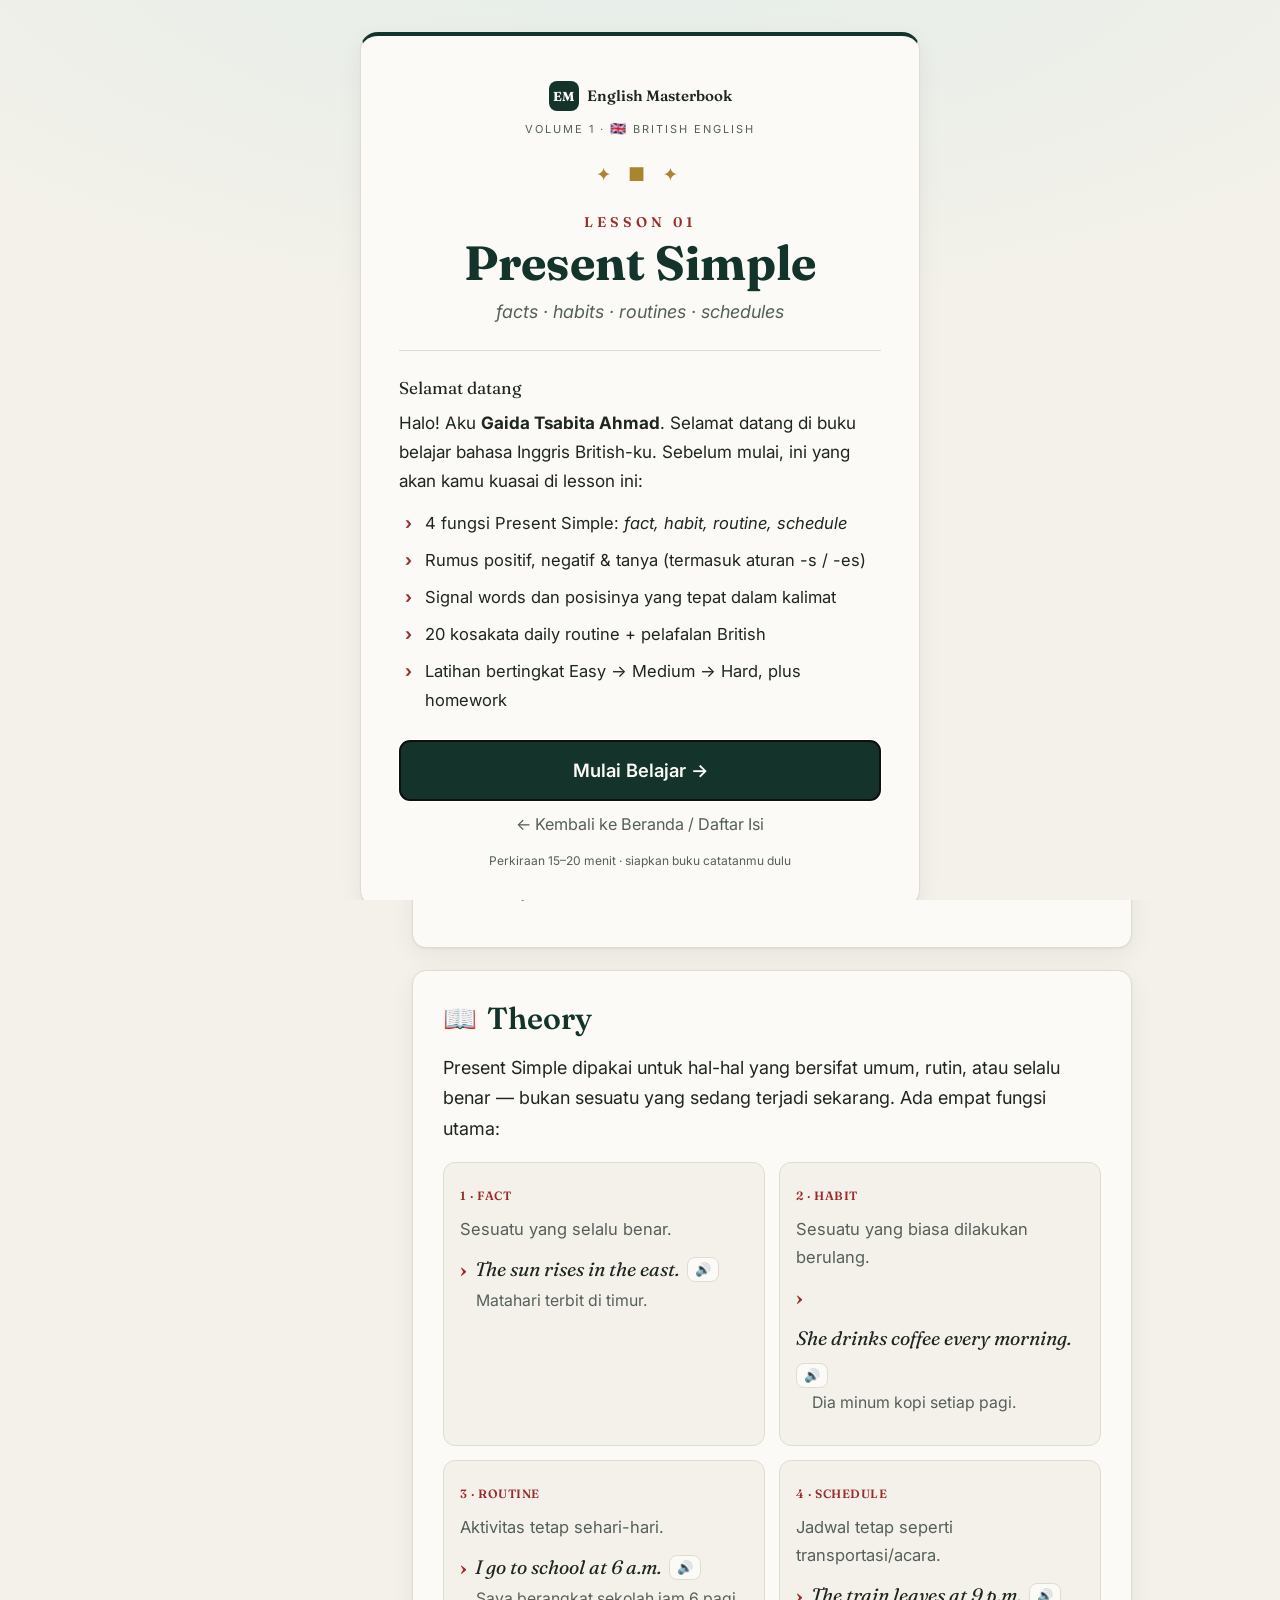
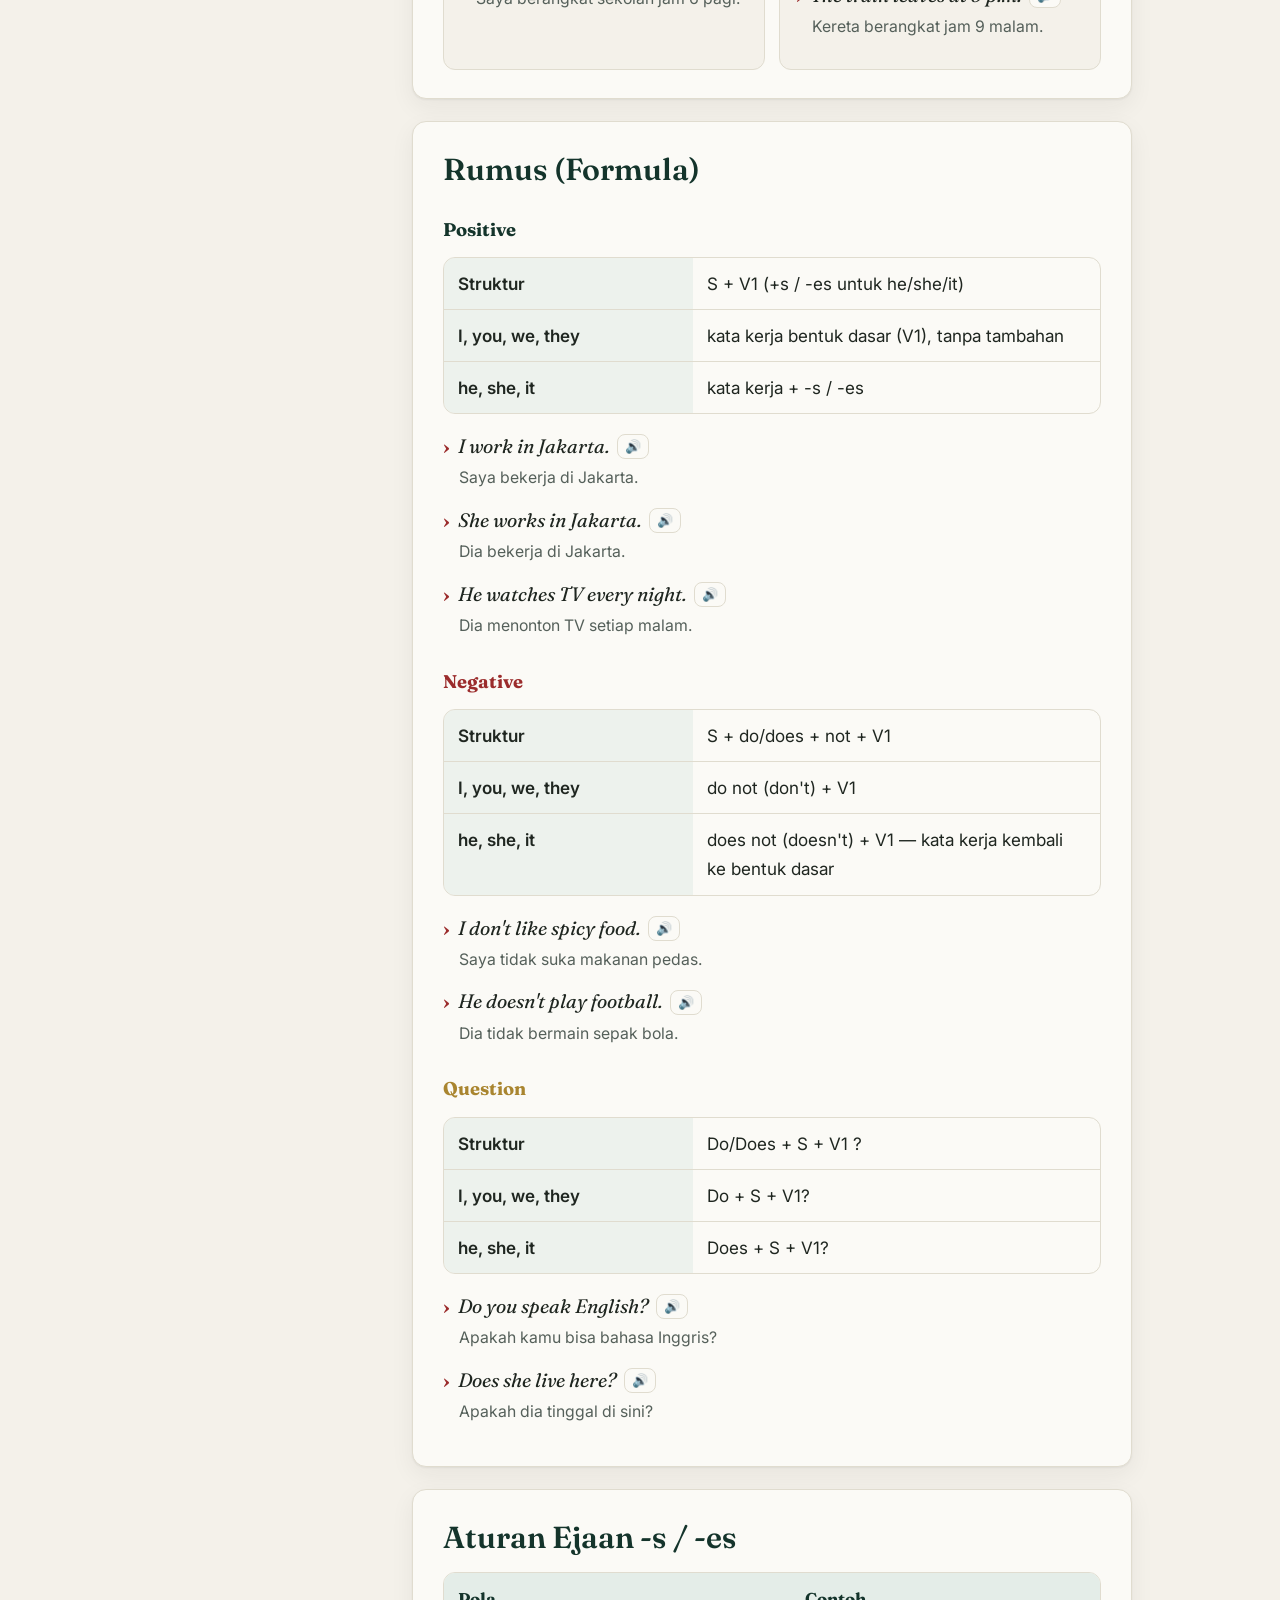
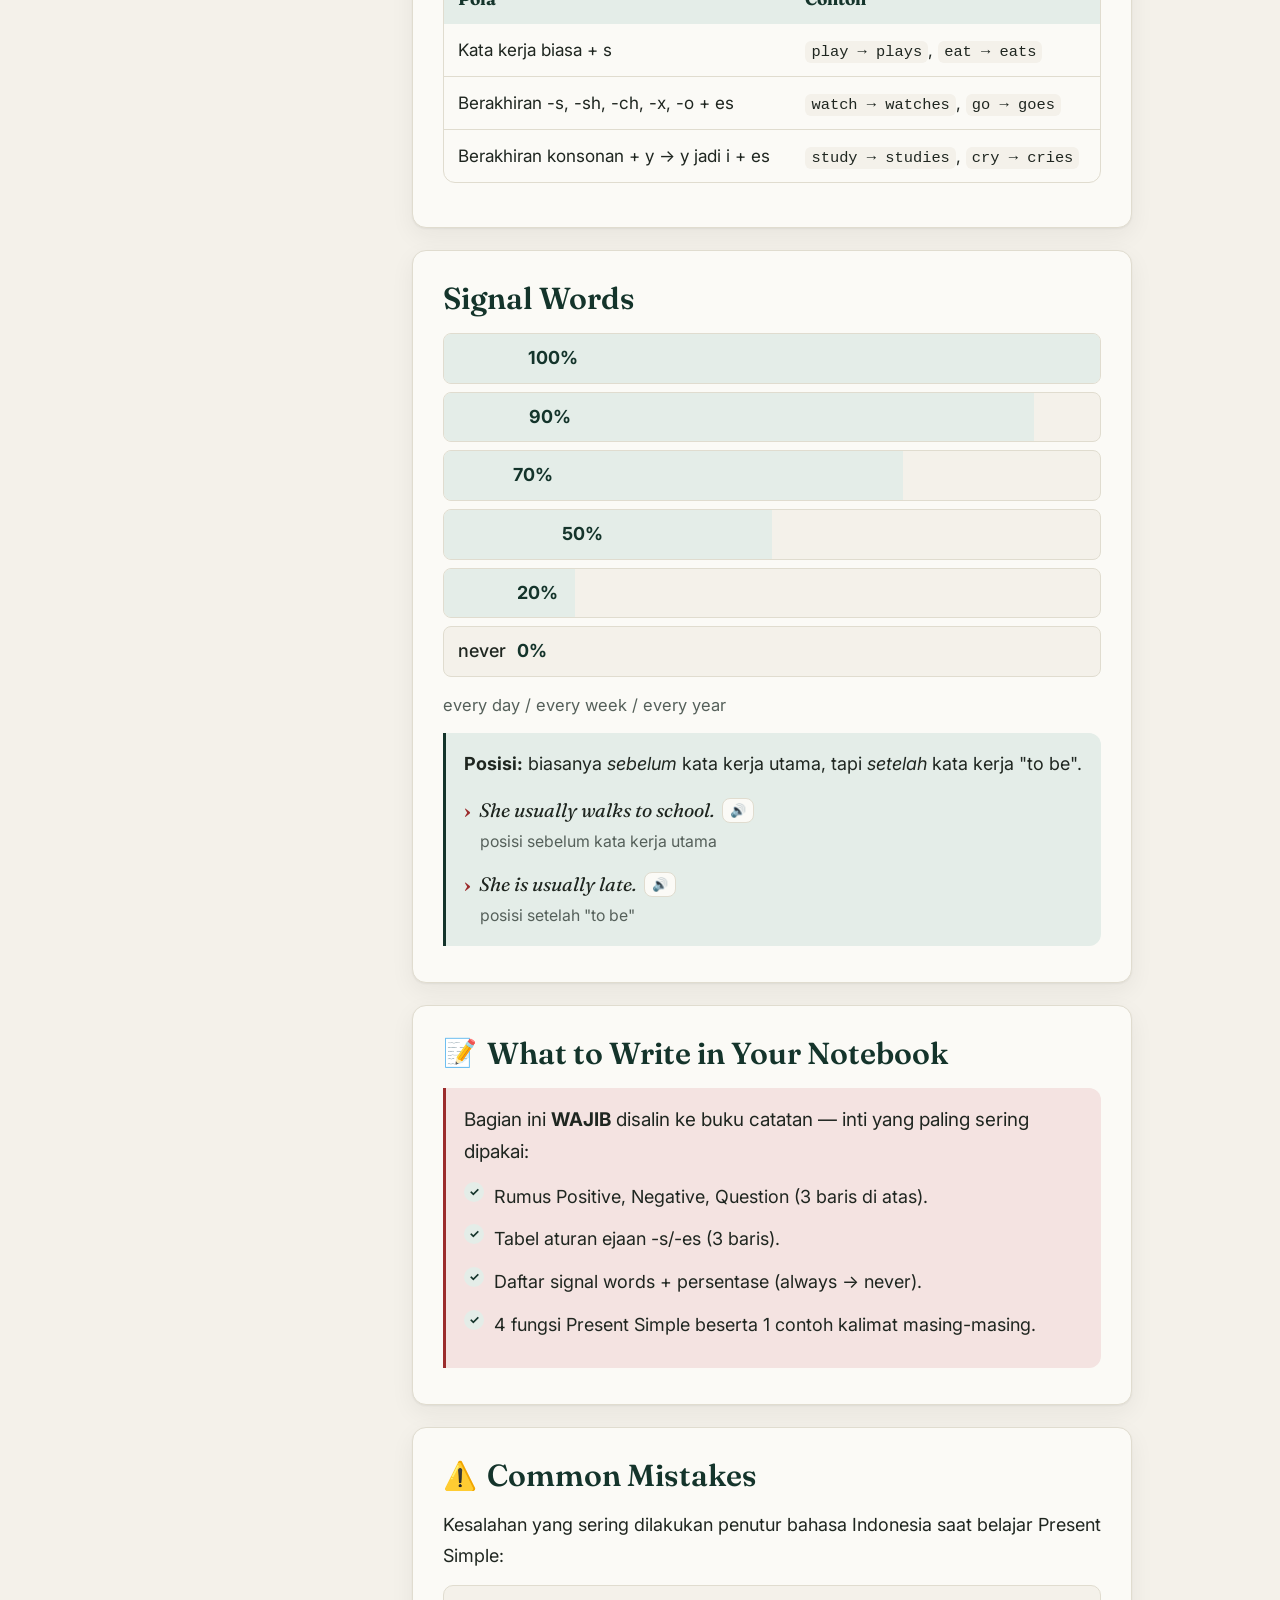
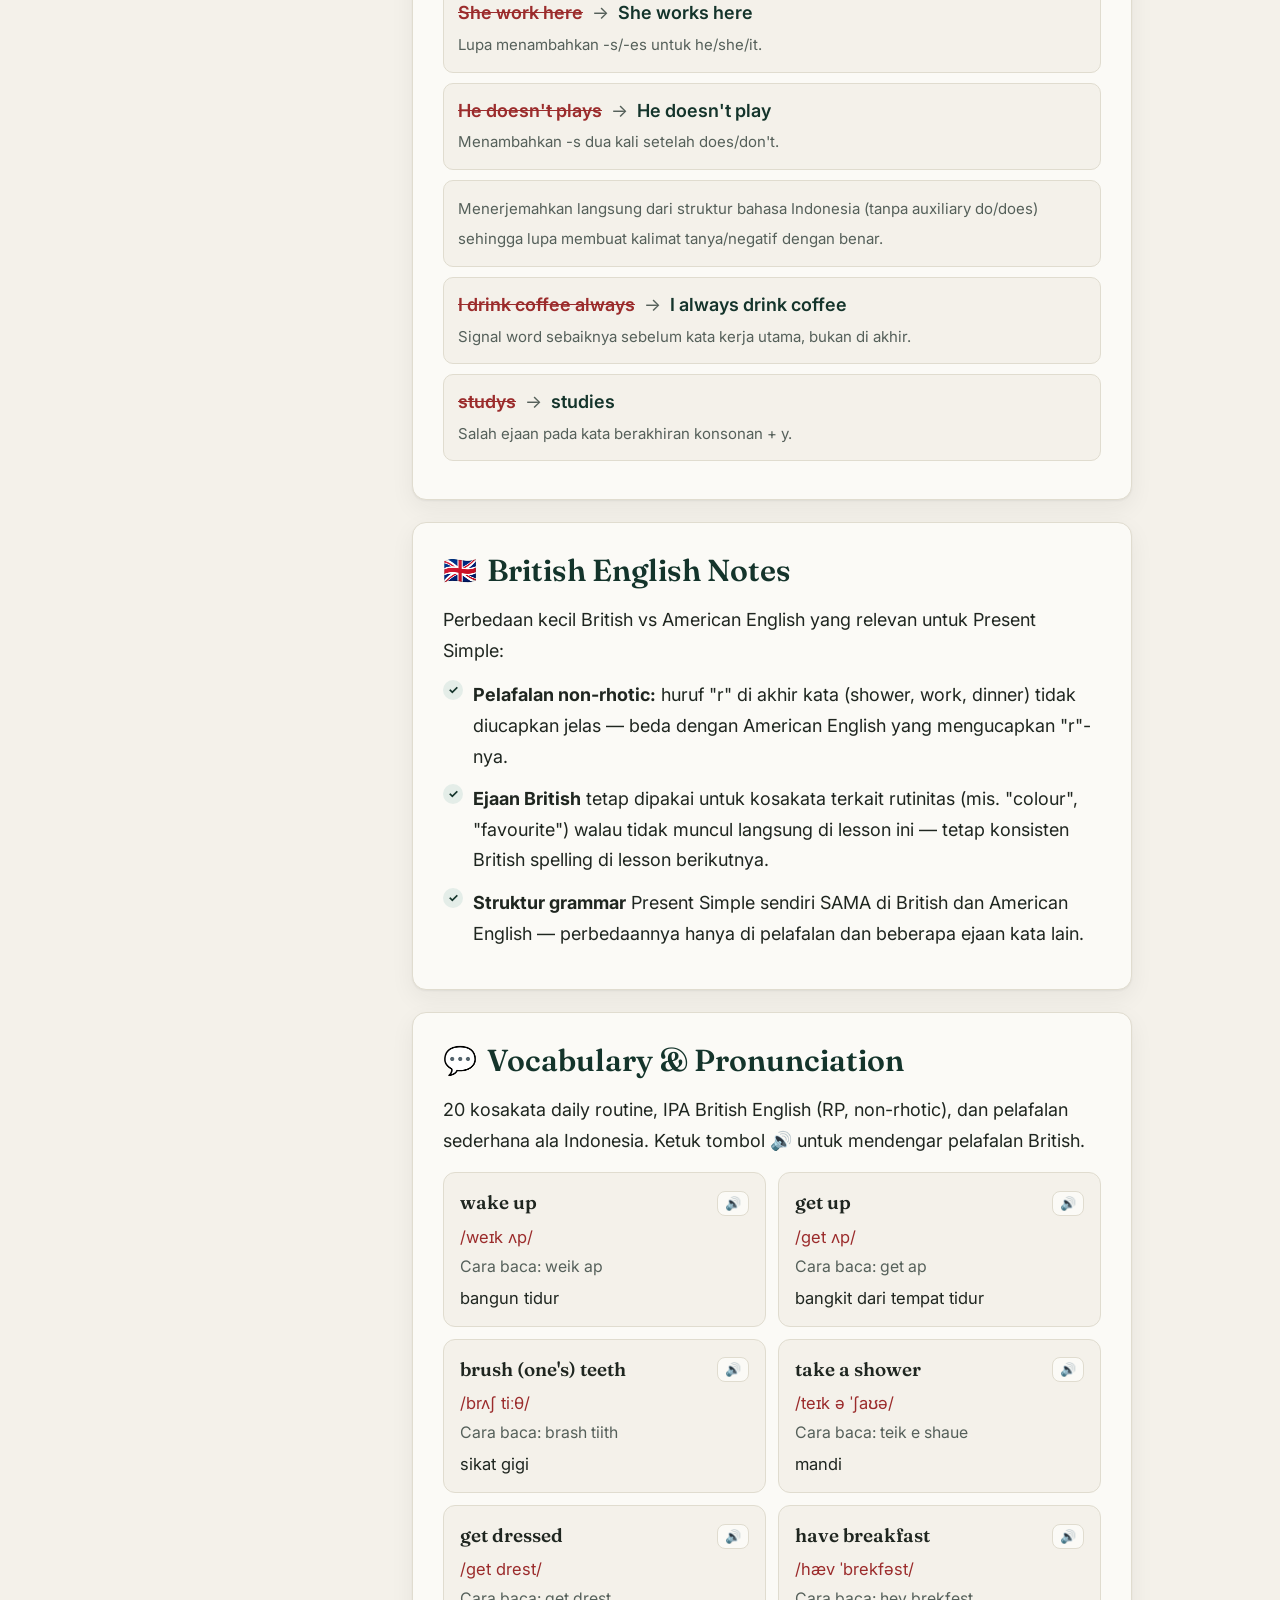
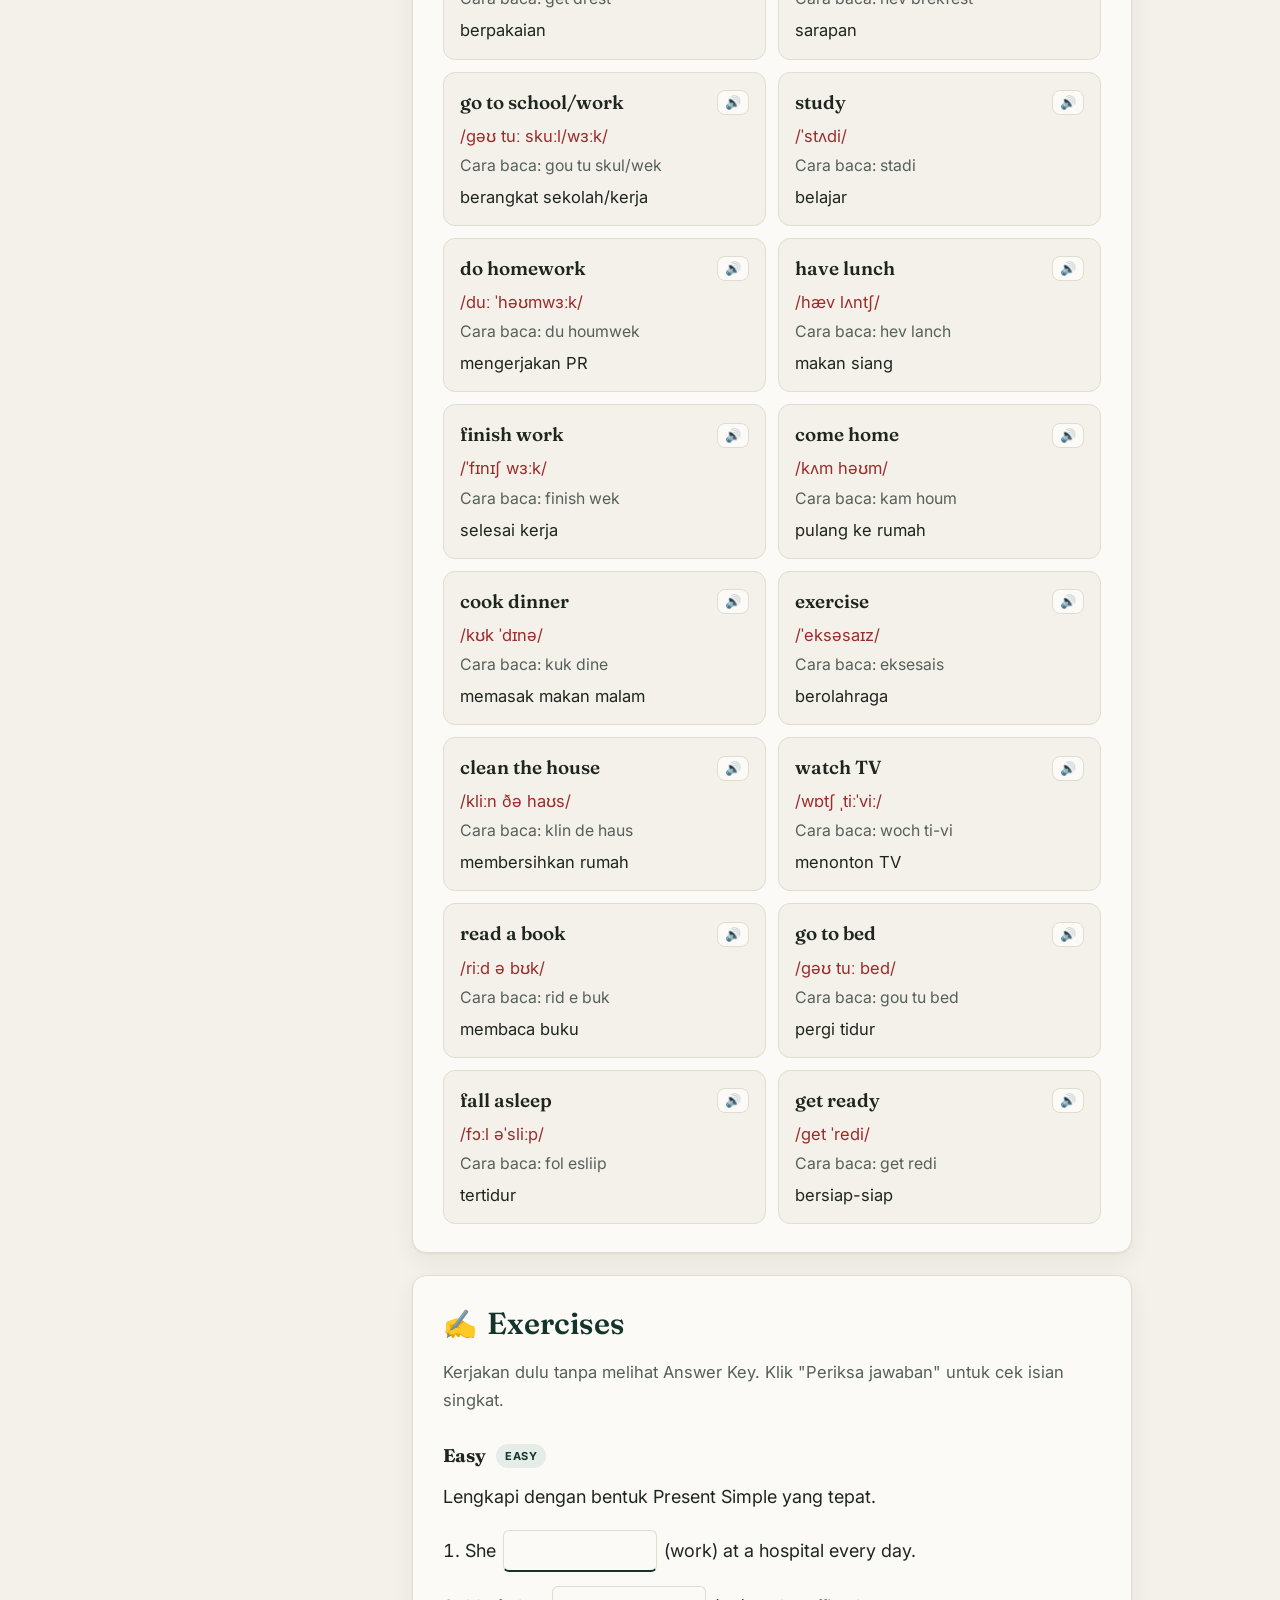
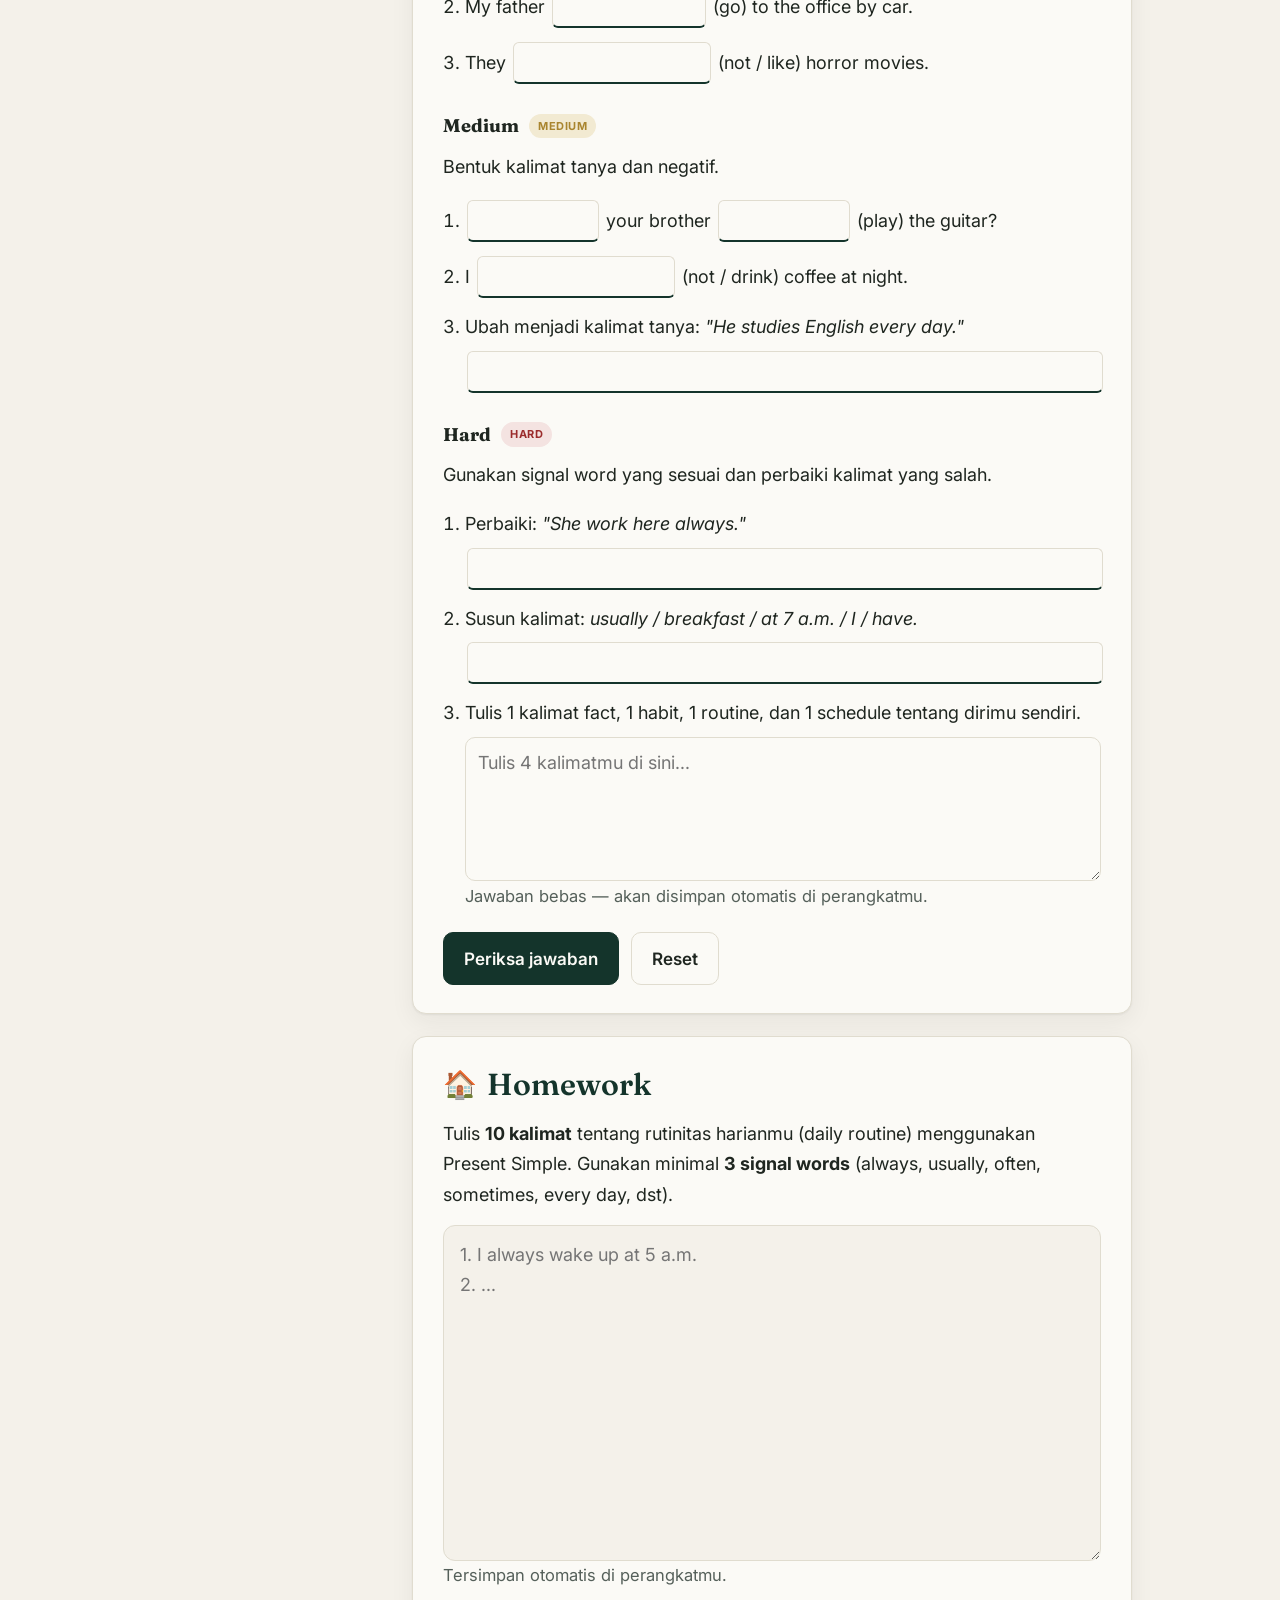
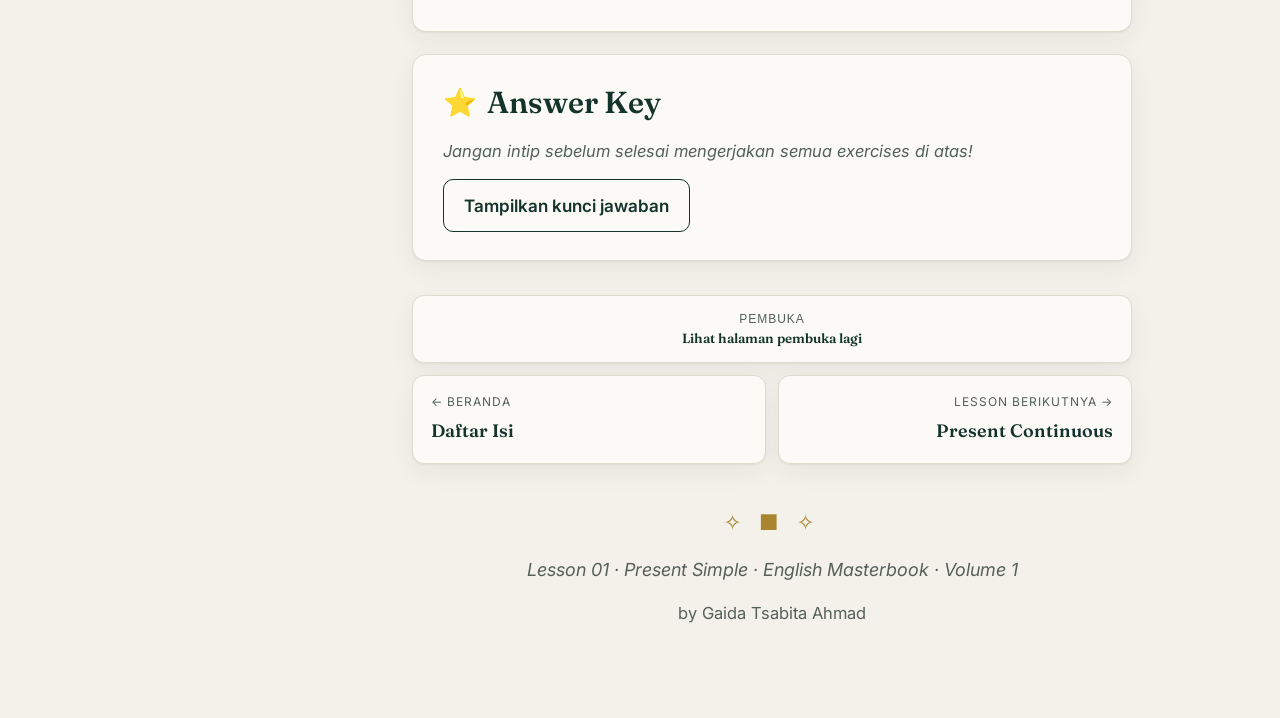
==== commit 320e9007: "update lesson 2" ====
--- a/lesson-01.html
+++ b/lesson-01.html
@@ -449,9 +449,9 @@
               <span class="nav-dir">← Beranda</span>
               <span class="nav-name">Daftar Isi</span>
             </a>
-            <a class="nav-card nav-next is-locked" href="lesson-02.html" aria-disabled="true" tabindex="-1">
+            <a class="nav-card nav-next" href="lesson-02.html">
               <span class="nav-dir">Lesson berikutnya →</span>
-              <span class="nav-name">Present Continuous · segera hadir</span>
+              <span class="nav-name">Present Continuous</span>
             </a>
           </nav>
 
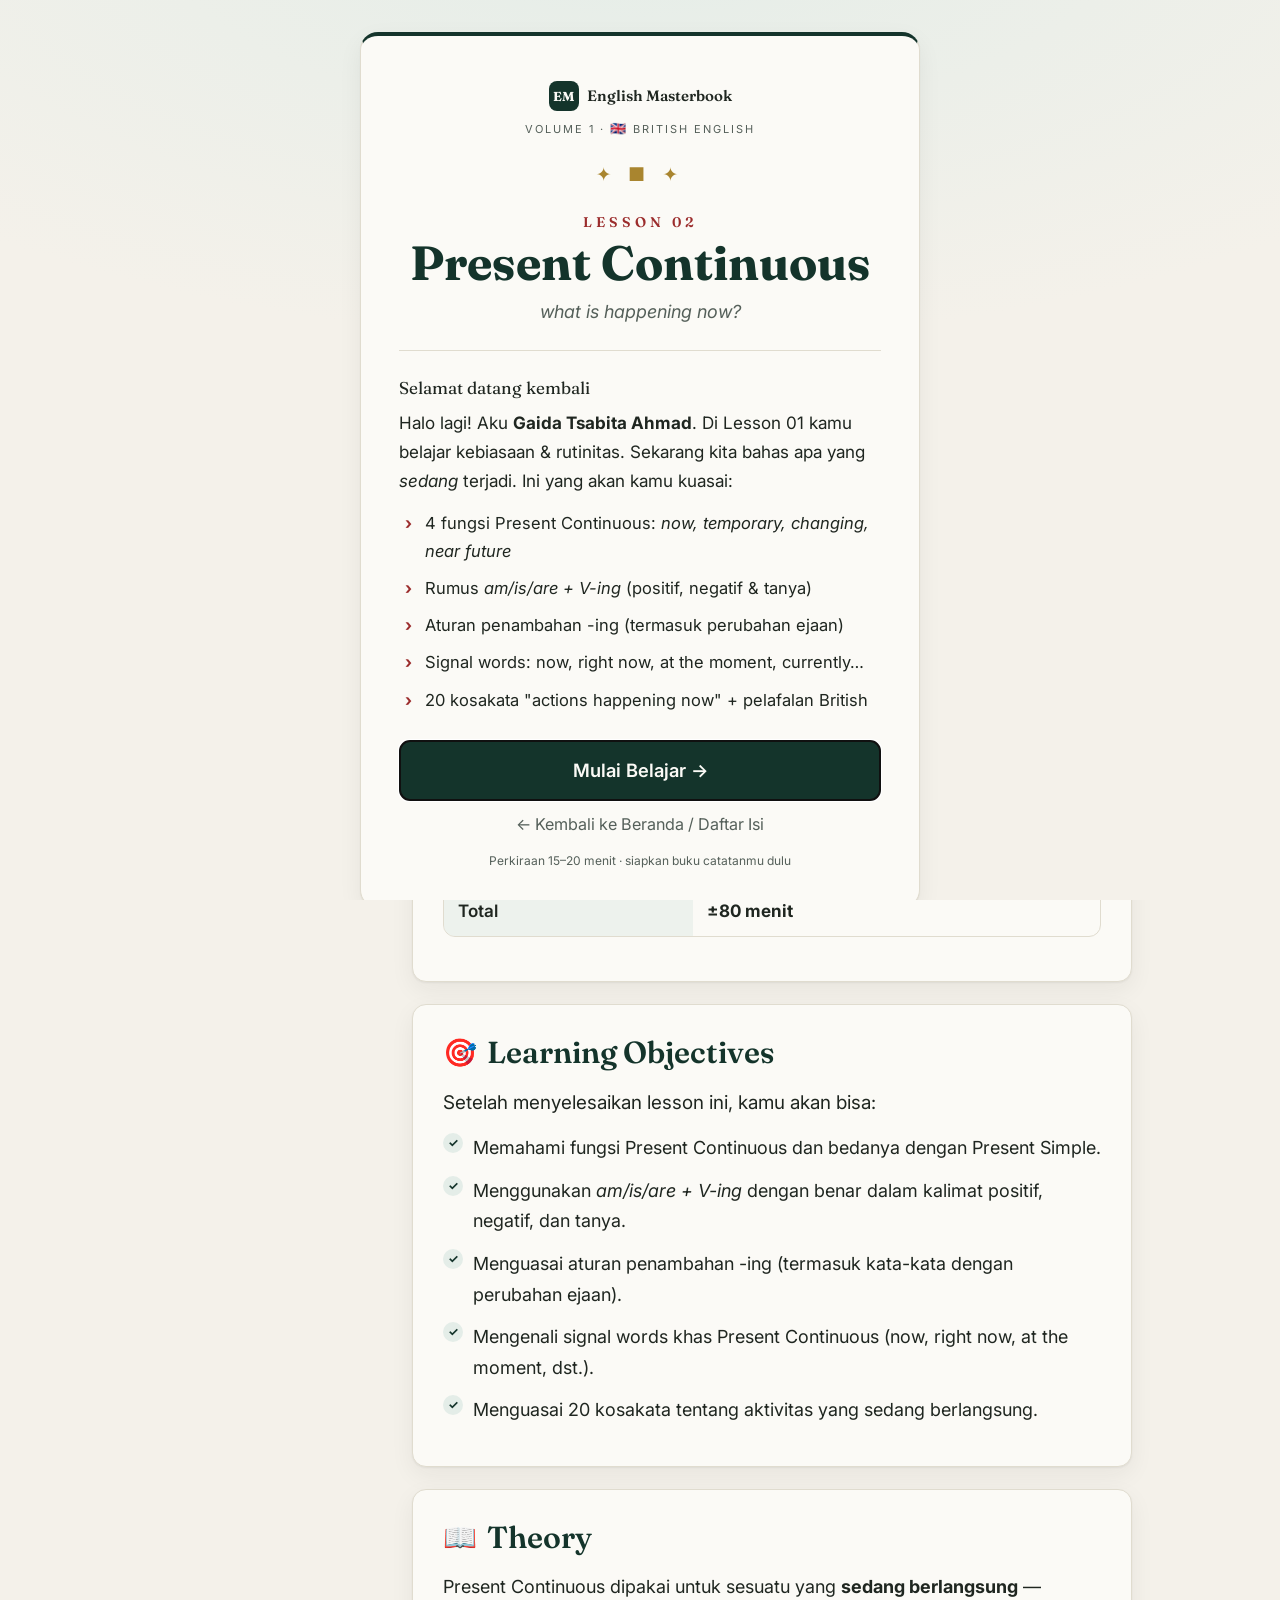
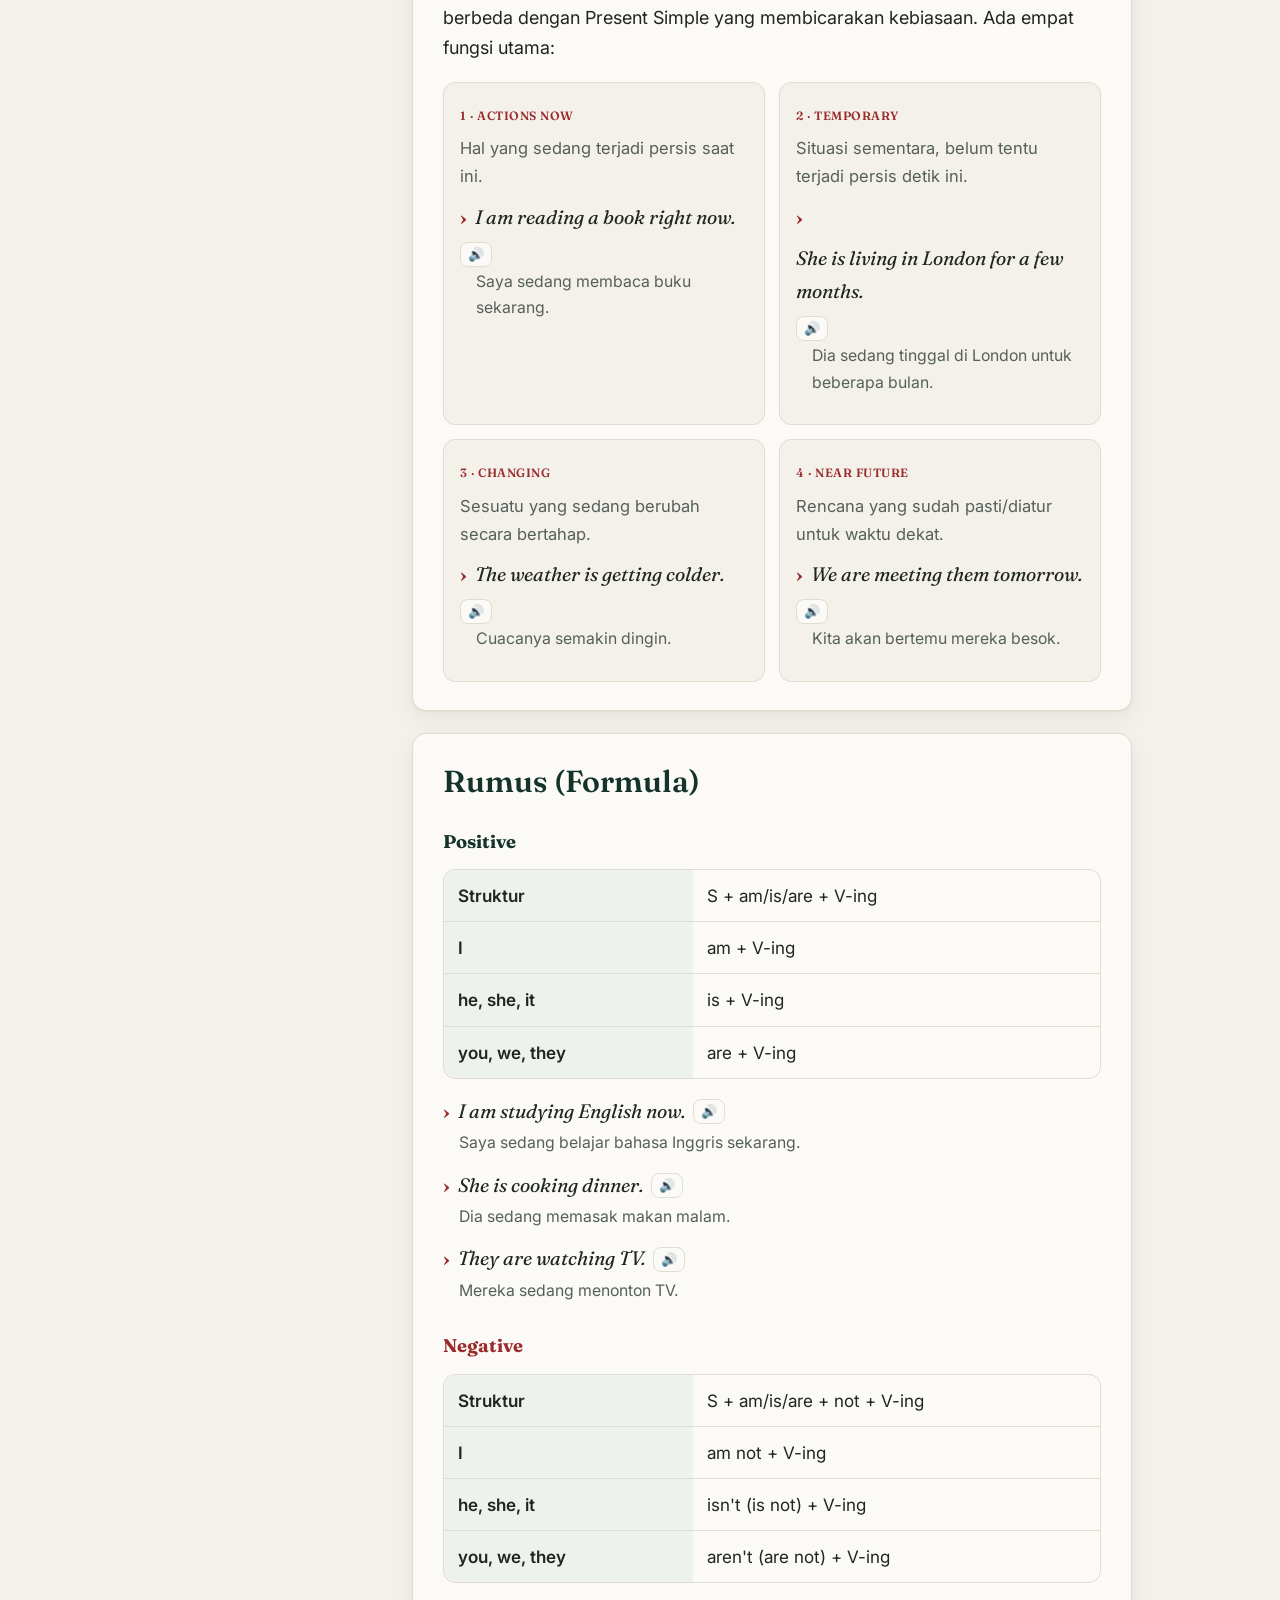
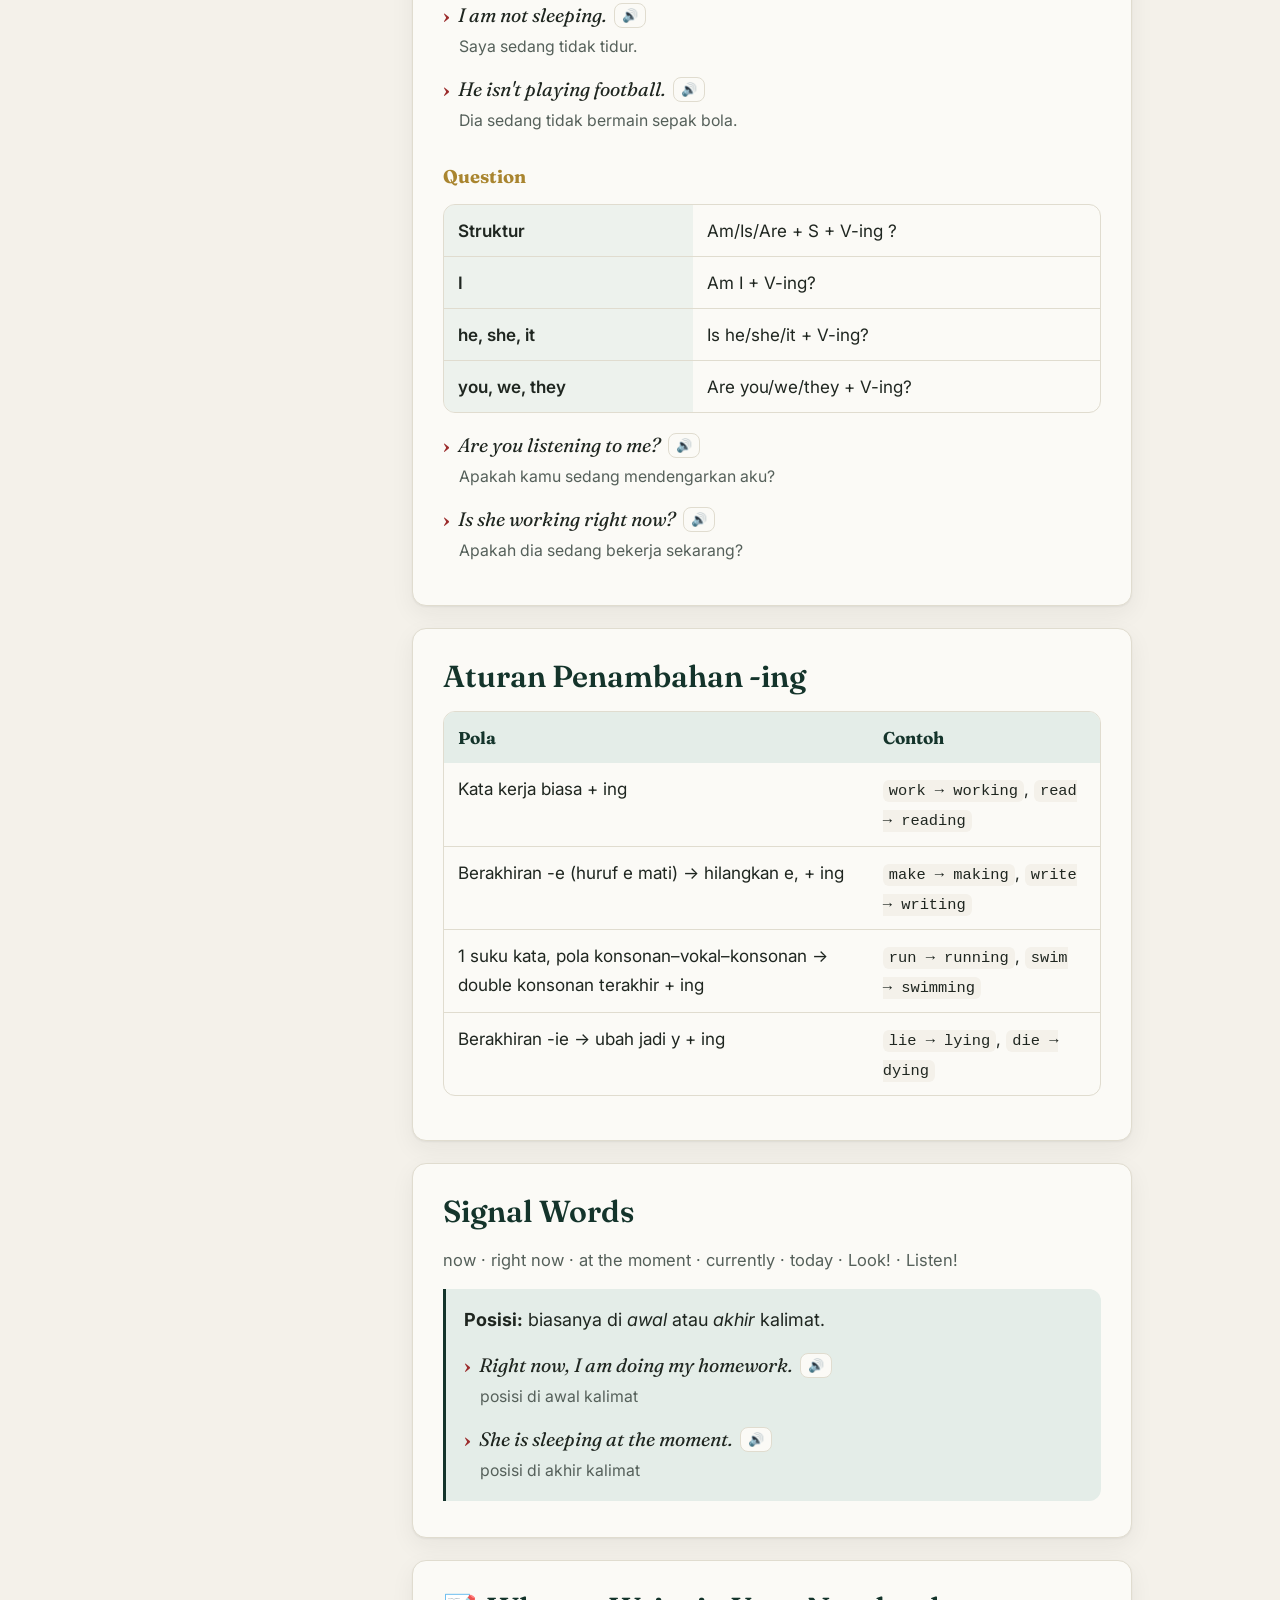
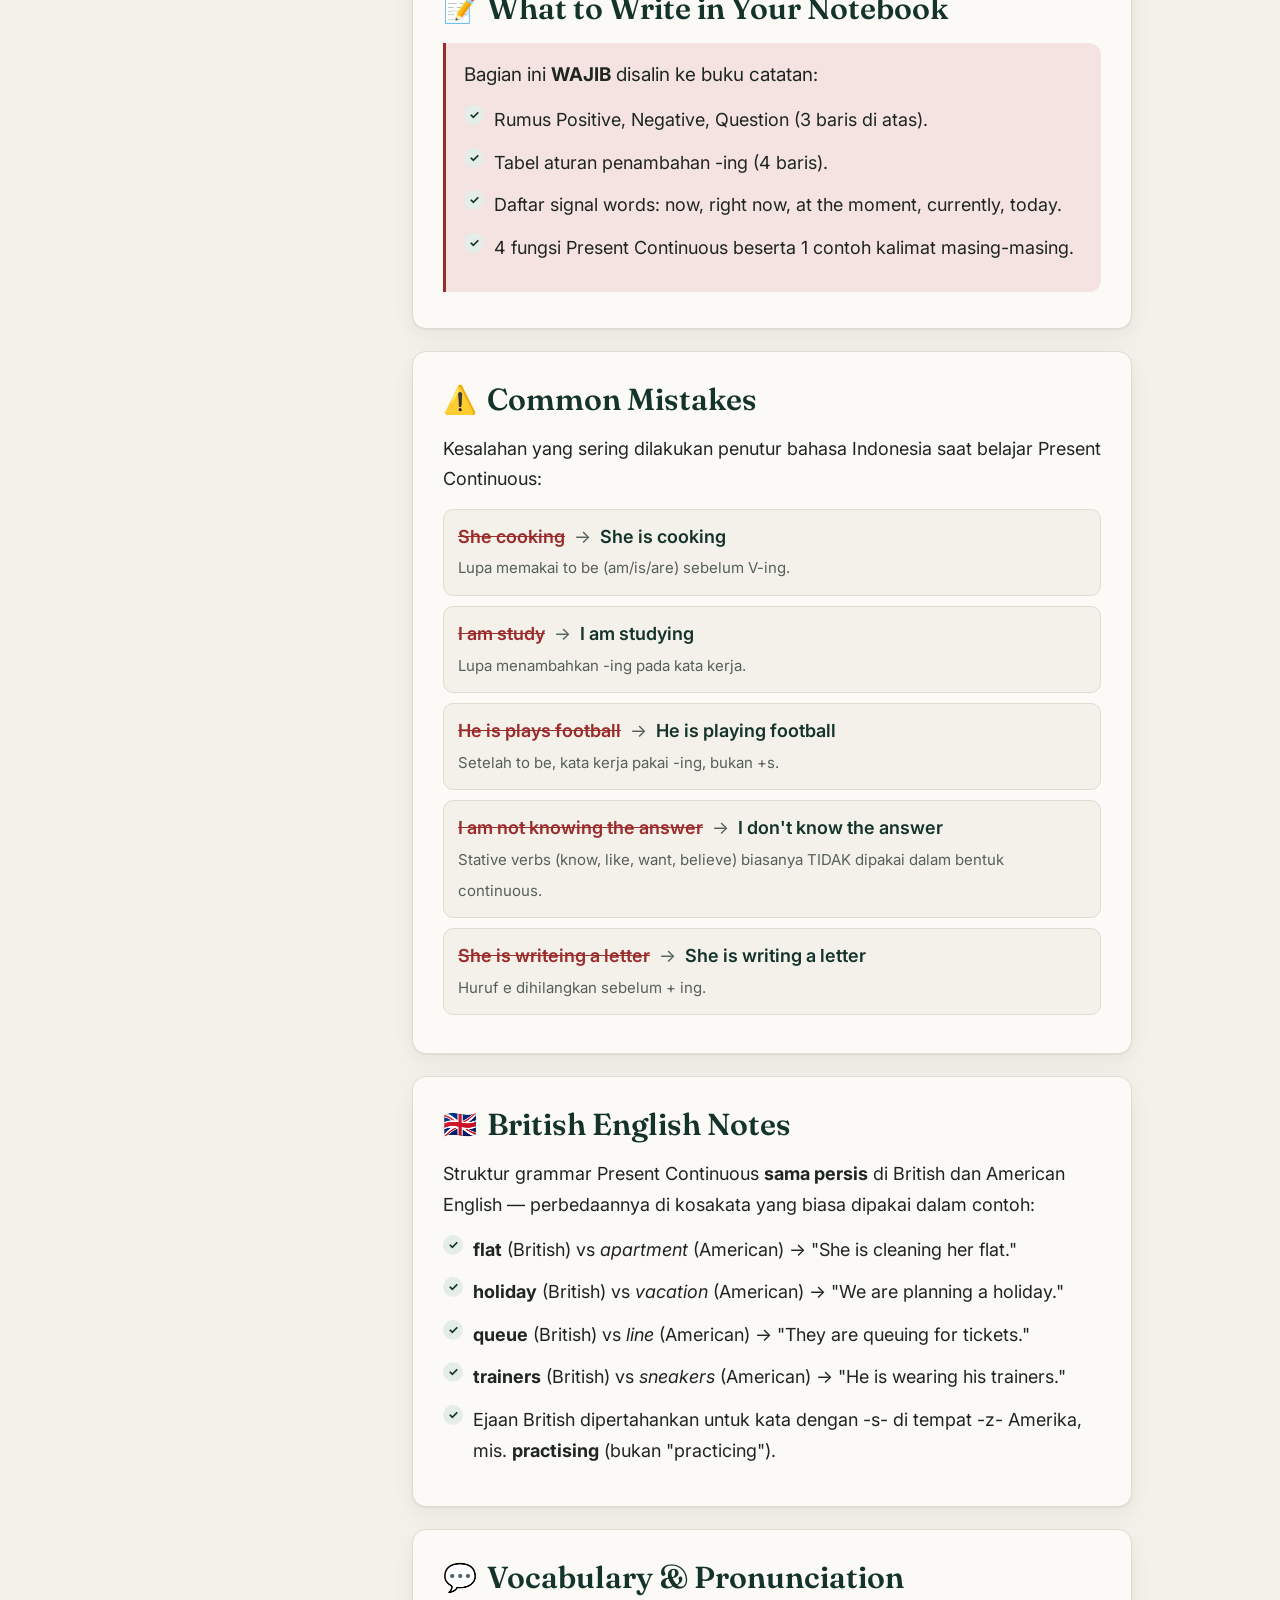
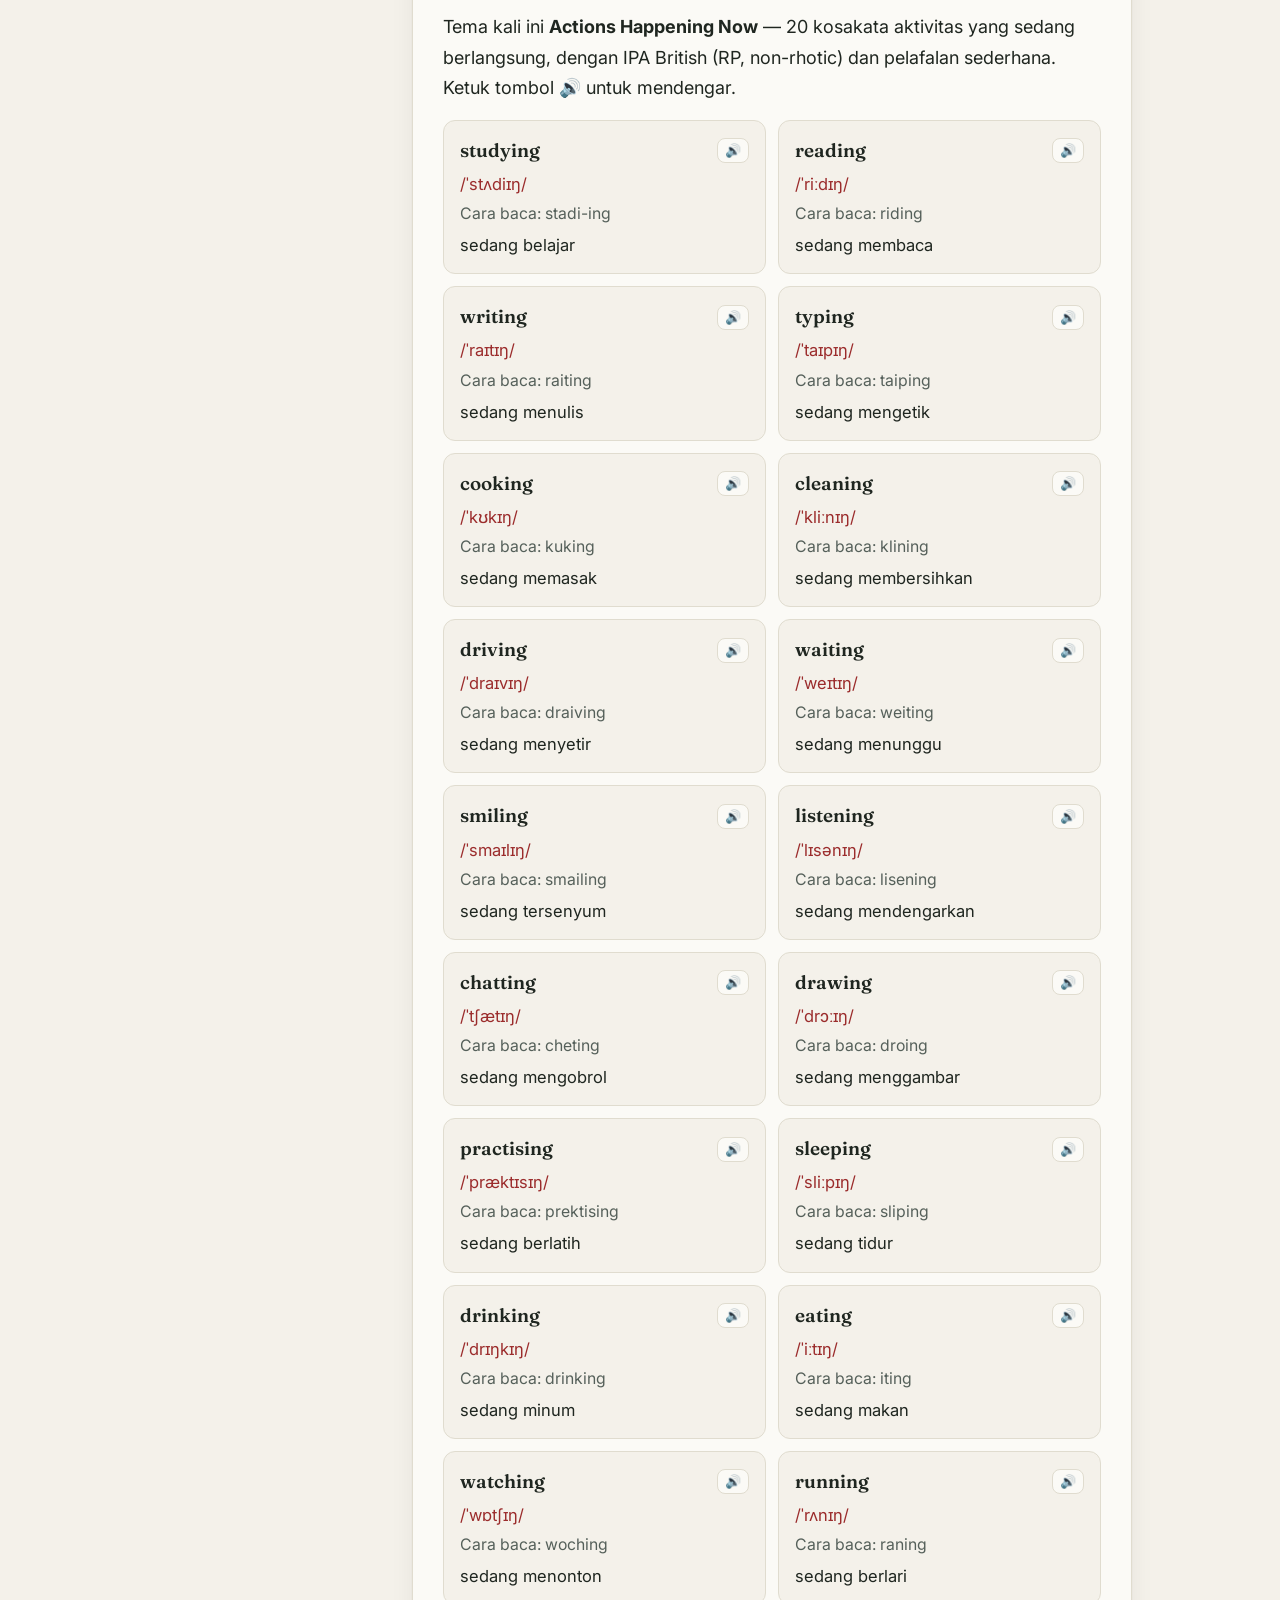
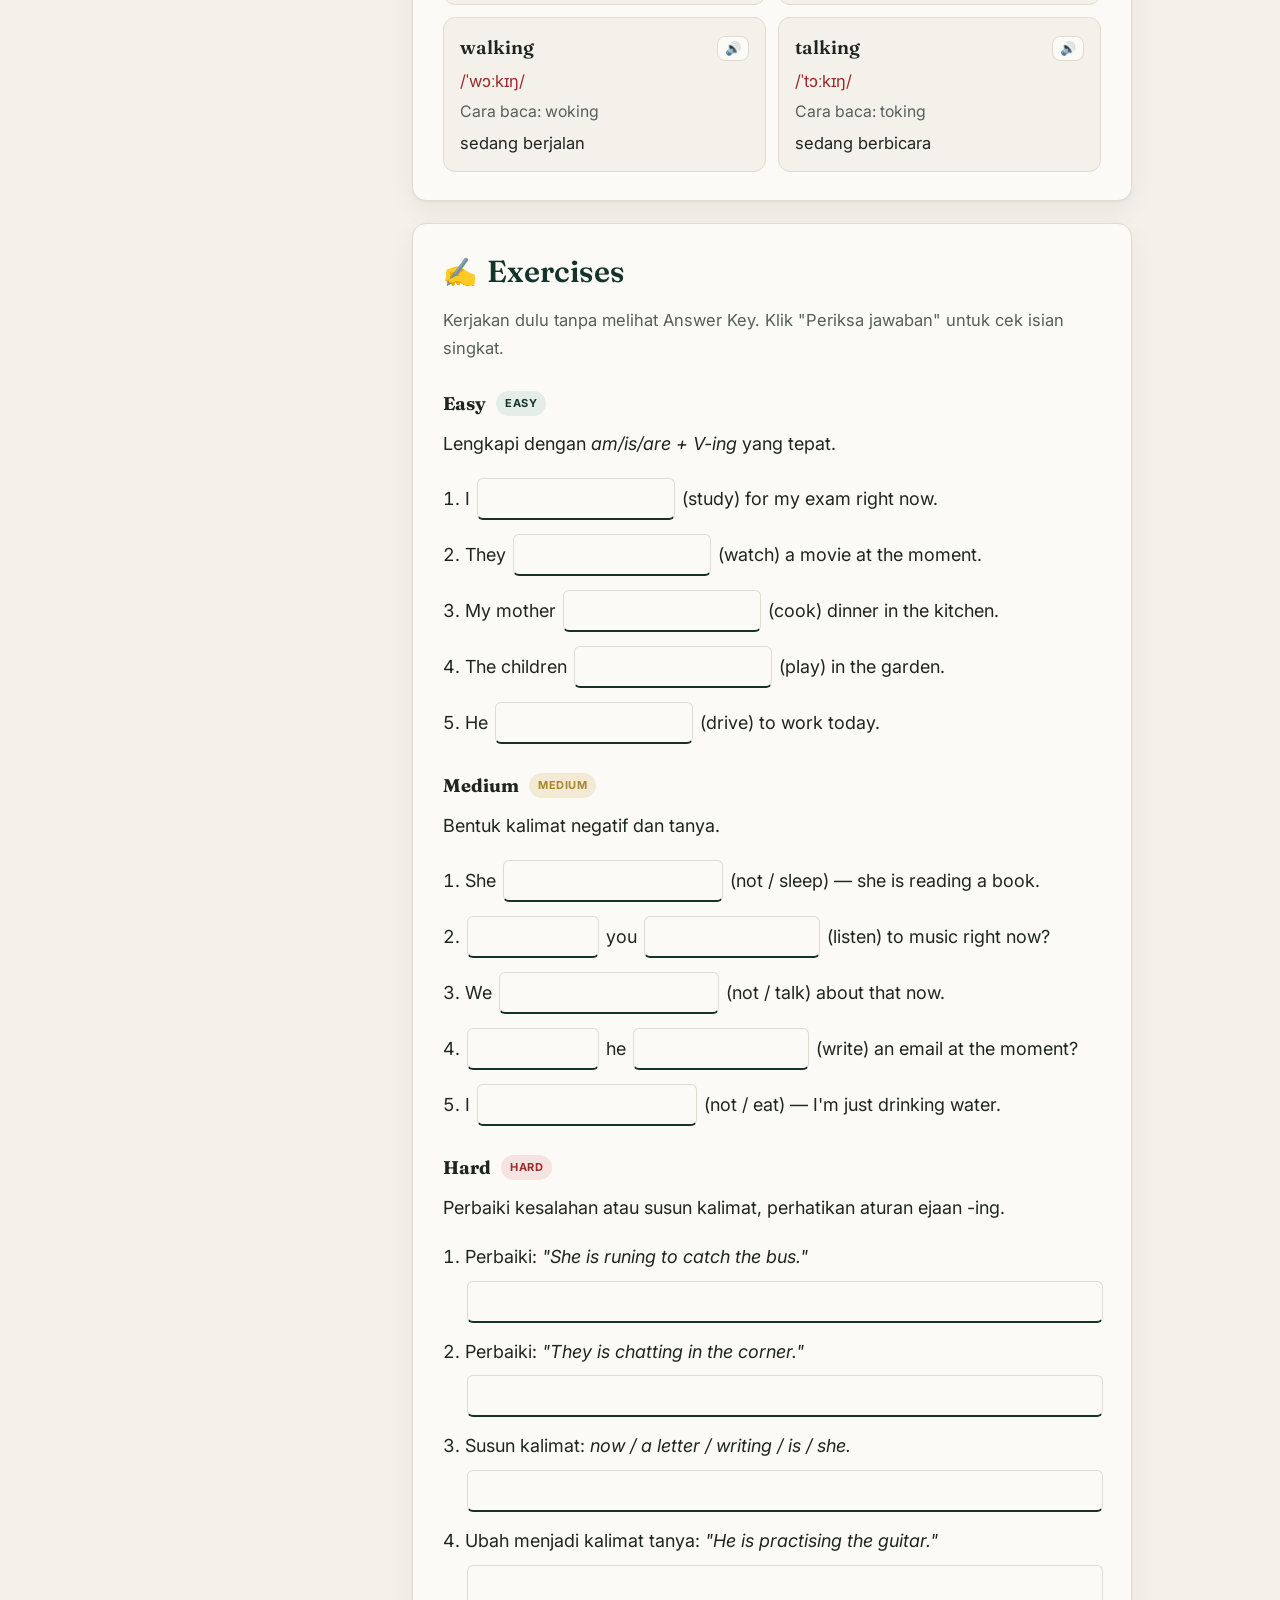
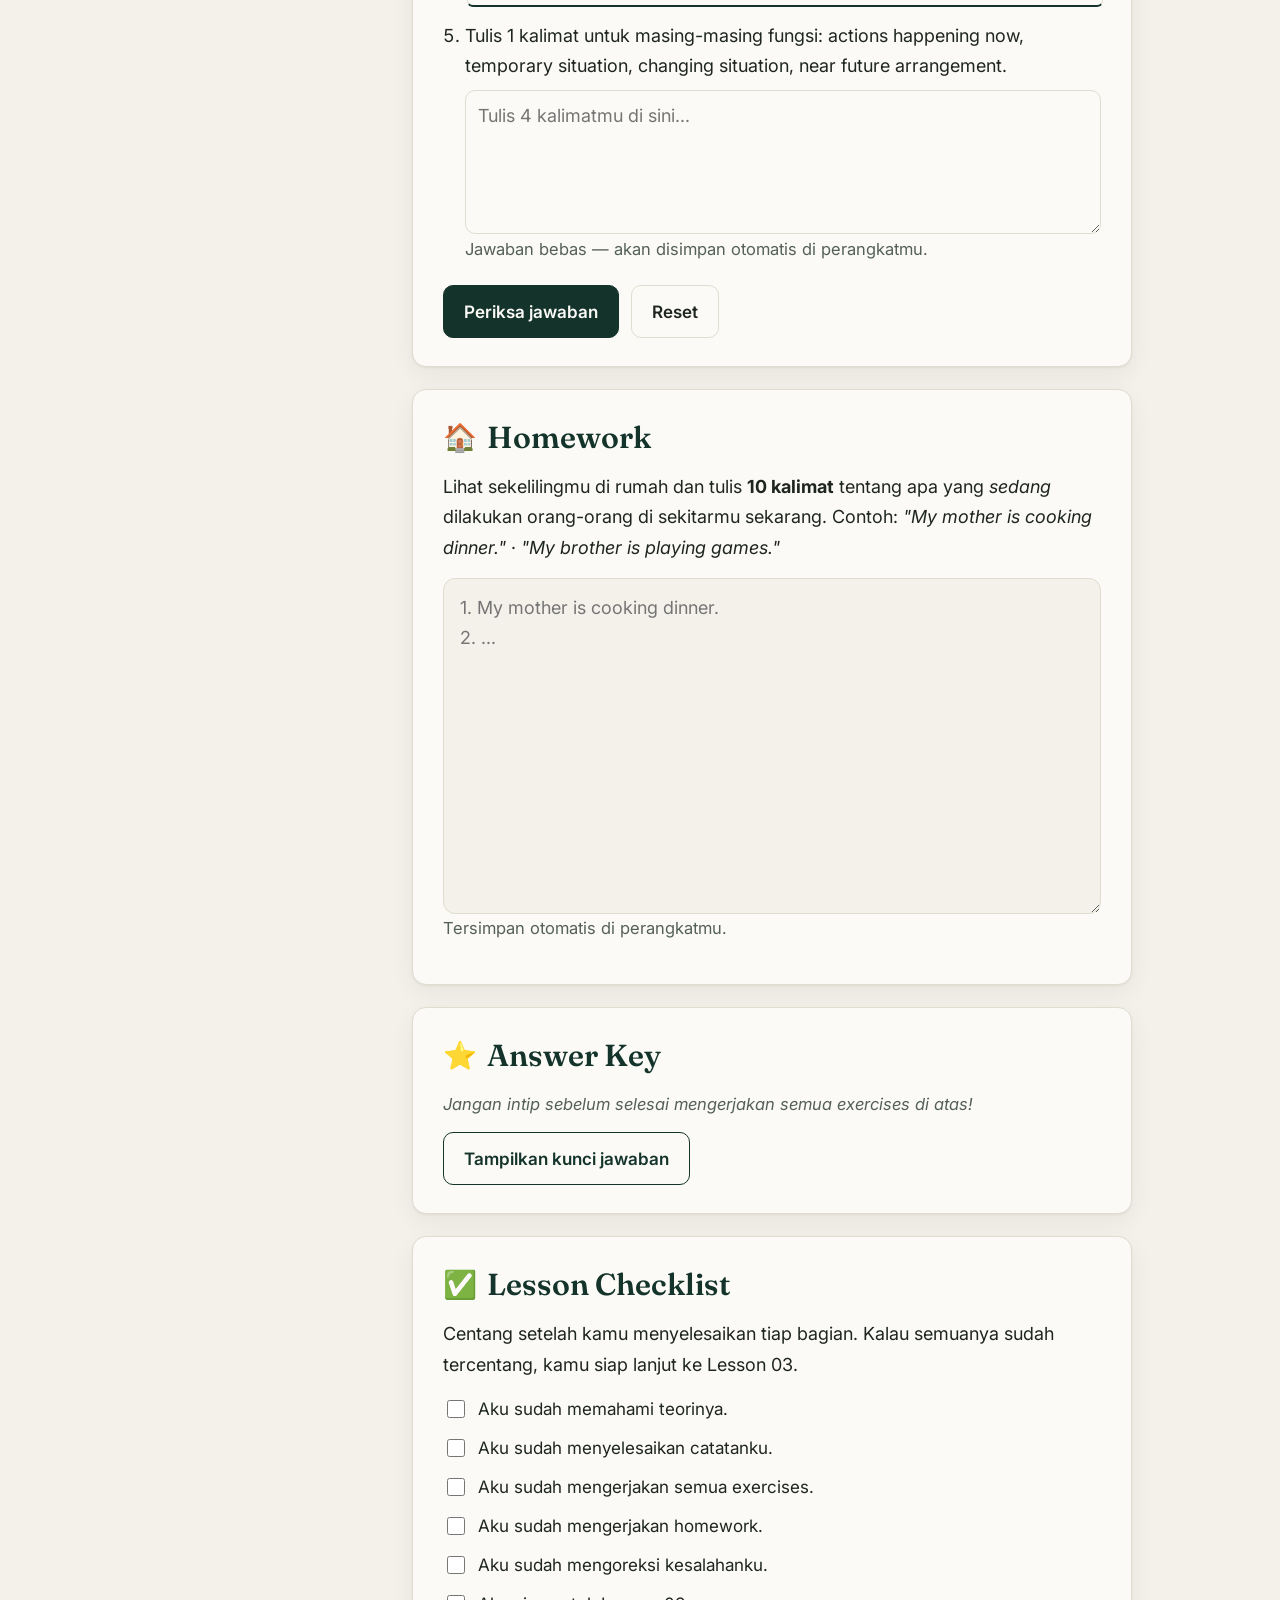
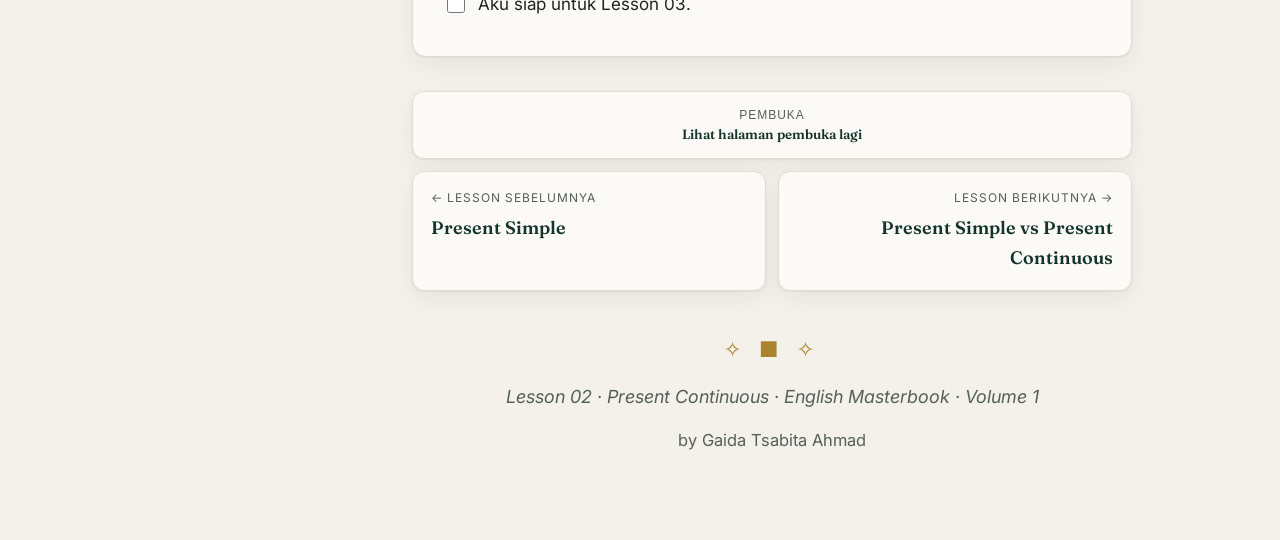
==== commit c1665d1b: "update vol.1" ====
--- a/lesson-01.html
+++ b/lesson-01.html
@@ -4,14 +4,14 @@
     <meta charset="UTF-8" />
     <meta name="viewport" content="width=device-width, initial-scale=1.0" />
     <meta name="theme-color" content="#14342b" />
-    <meta name="description" content="English Masterbook by Gaida Tsabita Ahmad — Lesson 01: Present Simple (British English)." />
-    <title>Lesson 01 · Present Simple · English Masterbook</title>
+    <meta name="description" content="English Masterbook by Gaida Tsabita Ahmad — Lesson 02: Present Continuous (British English). Am/is/are + V-ing, aturan -ing, signal words, kosakata, dan latihan bertingkat." />
+    <title>Lesson 02 · Present Continuous · English Masterbook</title>
     <link rel="preconnect" href="https://fonts.googleapis.com" />
     <link rel="preconnect" href="https://fonts.gstatic.com" crossorigin />
     <link href="https://fonts.googleapis.com/css2?family=Fraunces:opsz,wght@9..144,400;9..144,500;9..144,600;9..144,700&family=Inter:wght@400;500;600;700&display=swap" rel="stylesheet" />
     <link rel="stylesheet" href="style.css" />
   </head>
-  <body data-lesson="01">
+  <body data-lesson="02">
     <!-- Opening / Lesson intro -->
     <div class="opening" id="opening" role="dialog" aria-modal="true" aria-label="Pembuka lesson">
       <div class="opening-inner">
@@ -21,19 +21,19 @@
 
           <div class="op-divider" aria-hidden="true">✦ ■ ✦</div>
 
-          <p class="op-lesson">Lesson 01</p>
-          <h1 class="op-title">Present Simple</h1>
-          <p class="op-sub"><em>facts · habits · routines · schedules</em></p>
+          <p class="op-lesson">Lesson 02</p>
+          <h1 class="op-title">Present Continuous</h1>
+          <p class="op-sub"><em>what is happening now?</em></p>
 
           <div class="op-welcome">
-            <p class="op-hi">Selamat datang</p>
-            <p>Halo! Aku <strong>Gaida Tsabita Ahmad</strong>. Selamat datang di buku belajar bahasa Inggris British-ku. Sebelum mulai, ini yang akan kamu kuasai di lesson ini:</p>
+            <p class="op-hi">Selamat datang kembali</p>
+            <p>Halo lagi! Aku <strong>Gaida Tsabita Ahmad</strong>. Di Lesson 01 kamu belajar kebiasaan &amp; rutinitas. Sekarang kita bahas apa yang <em>sedang</em> terjadi. Ini yang akan kamu kuasai:</p>
             <ul class="op-points">
-              <li>4 fungsi Present Simple: <em>fact, habit, routine, schedule</em></li>
-              <li>Rumus positif, negatif &amp; tanya (termasuk aturan -s / -es)</li>
-              <li>Signal words dan posisinya yang tepat dalam kalimat</li>
-              <li>20 kosakata daily routine + pelafalan British</li>
-              <li>Latihan bertingkat Easy → Medium → Hard, plus homework</li>
+              <li>4 fungsi Present Continuous: <em>now, temporary, changing, near future</em></li>
+              <li>Rumus <em>am/is/are + V-ing</em> (positif, negatif &amp; tanya)</li>
+              <li>Aturan penambahan -ing (termasuk perubahan ejaan)</li>
+              <li>Signal words: now, right now, at the moment, currently…</li>
+              <li>20 kosakata "actions happening now" + pelafalan British</li>
             </ul>
           </div>
 
@@ -98,14 +98,14 @@
       <!-- Sidebar / Table of contents -->
       <aside class="sidebar" id="sidebar" aria-label="Daftar isi">
         <div class="sidebar-inner">
-          <p class="sidebar-title">Lesson 01</p>
+          <p class="sidebar-title">Lesson 02</p>
           <nav class="toc" id="toc">
             <a href="index.html" class="toc-link toc-home">← Beranda / Daftar Isi</a>
             <a href="#cover" class="toc-link">Cover</a>
             <a href="#objectives" class="toc-link">Learning Objectives</a>
             <a href="#theory" class="toc-link">Theory</a>
             <a href="#formula" class="toc-link">Rumus (Formula)</a>
-            <a href="#spelling" class="toc-link">Aturan -s / -es</a>
+            <a href="#spelling" class="toc-link">Aturan -ing</a>
             <a href="#signal" class="toc-link">Signal Words</a>
             <a href="#notebook" class="toc-link">What to Write</a>
             <a href="#mistakes" class="toc-link">Common Mistakes</a>
@@ -114,6 +114,7 @@
             <a href="#exercises" class="toc-link">Exercises</a>
             <a href="#homework" class="toc-link">Homework</a>
             <a href="#answers" class="toc-link">Answer Key</a>
+            <a href="#checklist" class="toc-link">Lesson Checklist</a>
           </nav>
           <div class="sidebar-progress">
             <div class="sp-track"><div class="sp-fill" id="lessonProgress"></div></div>
@@ -129,10 +130,49 @@
           <!-- Cover -->
           <section id="cover" class="cover">
             <p class="cover-vol">English Masterbook · Volume 1</p>
-            <p class="cover-lesson">Lesson 01</p>
-            <h1 class="cover-title">Present Simple</h1>
-            <p class="cover-sub"><em>facts · habits · routines · schedules</em></p>
+            <p class="cover-lesson">Lesson 02</p>
+            <h1 class="cover-title">Present Continuous</h1>
+            <p class="cover-sub"><em>what is happening now?</em></p>
             <p class="cover-flag"><span class="flag" aria-hidden="true">🇬🇧</span> British English (RP)</p>
+            <div class="cover-meta">
+              <span class="cover-meta-item">🟢 Difficulty: <strong>★★☆☆☆</strong></span>
+              <span class="cover-meta-item">⏱️ Estimasi belajar: <strong>±80 menit</strong></span>
+            </div>
+          </section>
+
+          <!-- Estimated study time -->
+          <section id="time" class="chapter">
+            <h2 class="chapter-title"><span class="chapter-emoji">⏱️</span> Estimated Study Time</h2>
+            <div class="table-wrap">
+              <table>
+                <tbody>
+                  <tr>
+                    <th>📖 Theory</th>
+                    <td>20 menit</td>
+                  </tr>
+                  <tr>
+                    <th>📝 Notes (catatan)</th>
+                    <td>10 menit</td>
+                  </tr>
+                  <tr>
+                    <th>💬 Vocabulary</th>
+                    <td>15 menit</td>
+                  </tr>
+                  <tr>
+                    <th>✍️ Exercises</th>
+                    <td>20 menit</td>
+                  </tr>
+                  <tr>
+                    <th>🏠 Homework</th>
+                    <td>15 menit</td>
+                  </tr>
+                  <tr>
+                    <th>Total</th>
+                    <td><strong>±80 menit</strong></td>
+                  </tr>
+                </tbody>
+              </table>
+            </div>
           </section>
 
           <!-- Objectives -->
@@ -140,43 +180,43 @@
             <h2 class="chapter-title"><span class="chapter-emoji">🎯</span> Learning Objectives</h2>
             <p class="lead">Setelah menyelesaikan lesson ini, kamu akan bisa:</p>
             <ul class="check-list">
-              <li>Menjelaskan 4 fungsi Present Simple: <em>fact, habit, routine, schedule</em>.</li>
-              <li>Membentuk kalimat positif, negatif, dan tanya dengan benar (termasuk aturan -s/-es).</li>
-              <li>Menggunakan signal words (always, usually, often, dst.) di posisi yang tepat.</li>
-              <li>Menguasai 20 kosakata daily routine beserta pelafalan British English.</li>
-              <li>Mengerjakan latihan bertingkat (Easy → Medium → Hard) tanpa melihat kunci jawaban.</li>
+              <li>Memahami fungsi Present Continuous dan bedanya dengan Present Simple.</li>
+              <li>Menggunakan <em>am/is/are + V-ing</em> dengan benar dalam kalimat positif, negatif, dan tanya.</li>
+              <li>Menguasai aturan penambahan -ing (termasuk kata-kata dengan perubahan ejaan).</li>
+              <li>Mengenali signal words khas Present Continuous (now, right now, at the moment, dst.).</li>
+              <li>Menguasai 20 kosakata tentang aktivitas yang sedang berlangsung.</li>
             </ul>
           </section>
 
           <!-- Theory -->
           <section id="theory" class="chapter">
             <h2 class="chapter-title"><span class="chapter-emoji">📖</span> Theory</h2>
-            <p>Present Simple dipakai untuk hal-hal yang bersifat umum, rutin, atau selalu benar — bukan sesuatu yang sedang terjadi sekarang. Ada empat fungsi utama:</p>
+            <p>Present Continuous dipakai untuk sesuatu yang <strong>sedang berlangsung</strong> — berbeda dengan Present Simple yang membicarakan kebiasaan. Ada empat fungsi utama:</p>
 
             <div class="fn-grid">
               <div class="fn-card">
-                <span class="fn-tag">1 · Fact</span>
-                <p class="fn-desc">Sesuatu yang selalu benar.</p>
-                <p class="example" data-say="The sun rises in the east">The sun rises in the east.<button class="say-btn" aria-label="Dengarkan pelafalan">🔊</button></p>
-                <p class="translate">Matahari terbit di timur.</p>
+                <span class="fn-tag">1 · Actions now</span>
+                <p class="fn-desc">Hal yang sedang terjadi persis saat ini.</p>
+                <p class="example" data-say="I am reading a book right now">I am reading a book right now.<button class="say-btn" aria-label="Dengarkan pelafalan">🔊</button></p>
+                <p class="translate">Saya sedang membaca buku sekarang.</p>
               </div>
               <div class="fn-card">
-                <span class="fn-tag">2 · Habit</span>
-                <p class="fn-desc">Sesuatu yang biasa dilakukan berulang.</p>
-                <p class="example" data-say="She drinks coffee every morning">She drinks coffee every morning.<button class="say-btn" aria-label="Dengarkan pelafalan">🔊</button></p>
-                <p class="translate">Dia minum kopi setiap pagi.</p>
+                <span class="fn-tag">2 · Temporary</span>
+                <p class="fn-desc">Situasi sementara, belum tentu terjadi persis detik ini.</p>
+                <p class="example" data-say="She is living in London for a few months">She is living in London for a few months.<button class="say-btn" aria-label="Dengarkan pelafalan">🔊</button></p>
+                <p class="translate">Dia sedang tinggal di London untuk beberapa bulan.</p>
               </div>
               <div class="fn-card">
-                <span class="fn-tag">3 · Routine</span>
-                <p class="fn-desc">Aktivitas tetap sehari-hari.</p>
-                <p class="example" data-say="I go to school at six a m">I go to school at 6 a.m.<button class="say-btn" aria-label="Dengarkan pelafalan">🔊</button></p>
-                <p class="translate">Saya berangkat sekolah jam 6 pagi.</p>
+                <span class="fn-tag">3 · Changing</span>
+                <p class="fn-desc">Sesuatu yang sedang berubah secara bertahap.</p>
+                <p class="example" data-say="The weather is getting colder">The weather is getting colder.<button class="say-btn" aria-label="Dengarkan pelafalan">🔊</button></p>
+                <p class="translate">Cuacanya semakin dingin.</p>
               </div>
               <div class="fn-card">
-                <span class="fn-tag">4 · Schedule</span>
-                <p class="fn-desc">Jadwal tetap seperti transportasi/acara.</p>
-                <p class="example" data-say="The train leaves at nine p m">The train leaves at 9 p.m.<button class="say-btn" aria-label="Dengarkan pelafalan">🔊</button></p>
-                <p class="translate">Kereta berangkat jam 9 malam.</p>
+                <span class="fn-tag">4 · Near future</span>
+                <p class="fn-desc">Rencana yang sudah pasti/diatur untuk waktu dekat.</p>
+                <p class="example" data-say="We are meeting them tomorrow">We are meeting them tomorrow.<button class="say-btn" aria-label="Dengarkan pelafalan">🔊</button></p>
+                <p class="translate">Kita akan bertemu mereka besok.</p>
               </div>
             </div>
           </section>
@@ -191,25 +231,29 @@
                 <tbody>
                   <tr>
                     <th>Struktur</th>
-                    <td>S + V1 (+s / -es untuk he/she/it)</td>
-                  </tr>
-                  <tr>
-                    <th>I, you, we, they</th>
-                    <td>kata kerja bentuk dasar (V1), tanpa tambahan</td>
+                    <td>S + am/is/are + V-ing</td>
+                  </tr>
+                  <tr>
+                    <th>I</th>
+                    <td>am + V-ing</td>
                   </tr>
                   <tr>
                     <th>he, she, it</th>
-                    <td>kata kerja + -s / -es</td>
+                    <td>is + V-ing</td>
+                  </tr>
+                  <tr>
+                    <th>you, we, they</th>
+                    <td>are + V-ing</td>
                   </tr>
                 </tbody>
               </table>
             </div>
-            <p class="example" data-say="I work in Jakarta">I work in Jakarta.<button class="say-btn" aria-label="Dengarkan pelafalan">🔊</button></p>
-            <p class="translate">Saya bekerja di Jakarta.</p>
-            <p class="example" data-say="She works in Jakarta">She works in Jakarta.<button class="say-btn" aria-label="Dengarkan pelafalan">🔊</button></p>
-            <p class="translate">Dia bekerja di Jakarta.</p>
-            <p class="example" data-say="He watches T V every night">He watches TV every night.<button class="say-btn" aria-label="Dengarkan pelafalan">🔊</button></p>
-            <p class="translate">Dia menonton TV setiap malam.</p>
+            <p class="example" data-say="I am studying English now">I am studying English now.<button class="say-btn" aria-label="Dengarkan pelafalan">🔊</button></p>
+            <p class="translate">Saya sedang belajar bahasa Inggris sekarang.</p>
+            <p class="example" data-say="She is cooking dinner">She is cooking dinner.<button class="say-btn" aria-label="Dengarkan pelafalan">🔊</button></p>
+            <p class="translate">Dia sedang memasak makan malam.</p>
+            <p class="example" data-say="They are watching T V">They are watching TV.<button class="say-btn" aria-label="Dengarkan pelafalan">🔊</button></p>
+            <p class="translate">Mereka sedang menonton TV.</p>
 
             <h3 class="sub-title negative">Negative</h3>
             <div class="table-wrap">
@@ -217,23 +261,27 @@
                 <tbody>
                   <tr>
                     <th>Struktur</th>
-                    <td>S + do/does + not + V1</td>
-                  </tr>
-                  <tr>
-                    <th>I, you, we, they</th>
-                    <td>do not (don't) + V1</td>
+                    <td>S + am/is/are + not + V-ing</td>
+                  </tr>
+                  <tr>
+                    <th>I</th>
+                    <td>am not + V-ing</td>
                   </tr>
                   <tr>
                     <th>he, she, it</th>
-                    <td>does not (doesn't) + V1 — kata kerja kembali ke bentuk dasar</td>
+                    <td>isn't (is not) + V-ing</td>
+                  </tr>
+                  <tr>
+                    <th>you, we, they</th>
+                    <td>aren't (are not) + V-ing</td>
                   </tr>
                 </tbody>
               </table>
             </div>
-            <p class="example" data-say="I don't like spicy food">I don't like spicy food.<button class="say-btn" aria-label="Dengarkan pelafalan">🔊</button></p>
-            <p class="translate">Saya tidak suka makanan pedas.</p>
-            <p class="example" data-say="He doesn't play football">He doesn't play football.<button class="say-btn" aria-label="Dengarkan pelafalan">🔊</button></p>
-            <p class="translate">Dia tidak bermain sepak bola.</p>
+            <p class="example" data-say="I am not sleeping">I am not sleeping.<button class="say-btn" aria-label="Dengarkan pelafalan">🔊</button></p>
+            <p class="translate">Saya sedang tidak tidur.</p>
+            <p class="example" data-say="He isn't playing football">He isn't playing football.<button class="say-btn" aria-label="Dengarkan pelafalan">🔊</button></p>
+            <p class="translate">Dia sedang tidak bermain sepak bola.</p>
 
             <h3 class="sub-title question">Question</h3>
             <div class="table-wrap">
@@ -241,28 +289,32 @@
                 <tbody>
                   <tr>
                     <th>Struktur</th>
-                    <td>Do/Does + S + V1 ?</td>
-                  </tr>
-                  <tr>
-                    <th>I, you, we, they</th>
-                    <td>Do + S + V1?</td>
+                    <td>Am/Is/Are + S + V-ing ?</td>
+                  </tr>
+                  <tr>
+                    <th>I</th>
+                    <td>Am I + V-ing?</td>
                   </tr>
                   <tr>
                     <th>he, she, it</th>
-                    <td>Does + S + V1?</td>
+                    <td>Is he/she/it + V-ing?</td>
+                  </tr>
+                  <tr>
+                    <th>you, we, they</th>
+                    <td>Are you/we/they + V-ing?</td>
                   </tr>
                 </tbody>
               </table>
             </div>
-            <p class="example" data-say="Do you speak English">Do you speak English?<button class="say-btn" aria-label="Dengarkan pelafalan">🔊</button></p>
-            <p class="translate">Apakah kamu bisa bahasa Inggris?</p>
-            <p class="example" data-say="Does she live here">Does she live here?<button class="say-btn" aria-label="Dengarkan pelafalan">🔊</button></p>
-            <p class="translate">Apakah dia tinggal di sini?</p>
+            <p class="example" data-say="Are you listening to me">Are you listening to me?<button class="say-btn" aria-label="Dengarkan pelafalan">🔊</button></p>
+            <p class="translate">Apakah kamu sedang mendengarkan aku?</p>
+            <p class="example" data-say="Is she working right now">Is she working right now?<button class="say-btn" aria-label="Dengarkan pelafalan">🔊</button></p>
+            <p class="translate">Apakah dia sedang bekerja sekarang?</p>
           </section>
 
           <!-- Spelling -->
           <section id="spelling" class="chapter">
-            <h2 class="chapter-title">Aturan Ejaan -s / -es</h2>
+            <h2 class="chapter-title">Aturan Penambahan -ing</h2>
             <div class="table-wrap">
               <table>
                 <thead>
@@ -273,16 +325,20 @@
                 </thead>
                 <tbody>
                   <tr>
-                    <td>Kata kerja biasa + s</td>
-                    <td><code>play → plays</code>, <code>eat → eats</code></td>
-                  </tr>
-                  <tr>
-                    <td>Berakhiran -s, -sh, -ch, -x, -o + es</td>
-                    <td><code>watch → watches</code>, <code>go → goes</code></td>
-                  </tr>
-                  <tr>
-                    <td>Berakhiran konsonan + y → y jadi i + es</td>
-                    <td><code>study → studies</code>, <code>cry → cries</code></td>
+                    <td>Kata kerja biasa + ing</td>
+                    <td><code>work → working</code>, <code>read → reading</code></td>
+                  </tr>
+                  <tr>
+                    <td>Berakhiran -e (huruf e mati) → hilangkan e, + ing</td>
+                    <td><code>make → making</code>, <code>write → writing</code></td>
+                  </tr>
+                  <tr>
+                    <td>1 suku kata, pola konsonan–vokal–konsonan → double konsonan terakhir + ing</td>
+                    <td><code>run → running</code>, <code>swim → swimming</code></td>
+                  </tr>
+                  <tr>
+                    <td>Berakhiran -ie → ubah jadi y + ing</td>
+                    <td><code>lie → lying</code>, <code>die → dying</code></td>
                   </tr>
                 </tbody>
               </table>
@@ -292,21 +348,13 @@
           <!-- Signal words -->
           <section id="signal" class="chapter">
             <h2 class="chapter-title">Signal Words</h2>
-            <div class="signal-scale">
-              <span class="sig" style="--p: 100%">always <b>100%</b></span>
-              <span class="sig" style="--p: 90%">usually <b>90%</b></span>
-              <span class="sig" style="--p: 70%">often <b>70%</b></span>
-              <span class="sig" style="--p: 50%">sometimes <b>50%</b></span>
-              <span class="sig" style="--p: 20%">rarely <b>20%</b></span>
-              <span class="sig" style="--p: 0%">never <b>0%</b></span>
-            </div>
-            <p class="muted">every day / every week / every year</p>
+            <p class="muted">now · right now · at the moment · currently · today · Look! · Listen!</p>
             <div class="callout">
-              <p><strong>Posisi:</strong> biasanya <em>sebelum</em> kata kerja utama, tapi <em>setelah</em> kata kerja "to be".</p>
-              <p class="example" data-say="She usually walks to school">She usually walks to school.<button class="say-btn" aria-label="Dengarkan pelafalan">🔊</button></p>
-              <p class="translate">posisi sebelum kata kerja utama</p>
-              <p class="example" data-say="She is usually late">She is usually late.<button class="say-btn" aria-label="Dengarkan pelafalan">🔊</button></p>
-              <p class="translate">posisi setelah "to be"</p>
+              <p><strong>Posisi:</strong> biasanya di <em>awal</em> atau <em>akhir</em> kalimat.</p>
+              <p class="example" data-say="Right now, I am doing my homework">Right now, I am doing my homework.<button class="say-btn" aria-label="Dengarkan pelafalan">🔊</button></p>
+              <p class="translate">posisi di awal kalimat</p>
+              <p class="example" data-say="She is sleeping at the moment">She is sleeping at the moment.<button class="say-btn" aria-label="Dengarkan pelafalan">🔊</button></p>
+              <p class="translate">posisi di akhir kalimat</p>
             </div>
           </section>
 
@@ -314,12 +362,12 @@
           <section id="notebook" class="chapter">
             <h2 class="chapter-title"><span class="chapter-emoji">📝</span> What to Write in Your Notebook</h2>
             <div class="callout callout-accent">
-              <p class="lead">Bagian ini <strong>WAJIB</strong> disalin ke buku catatan — inti yang paling sering dipakai:</p>
+              <p class="lead">Bagian ini <strong>WAJIB</strong> disalin ke buku catatan:</p>
               <ul class="check-list">
                 <li>Rumus Positive, Negative, Question (3 baris di atas).</li>
-                <li>Tabel aturan ejaan -s/-es (3 baris).</li>
-                <li>Daftar signal words + persentase (always → never).</li>
-                <li>4 fungsi Present Simple beserta 1 contoh kalimat masing-masing.</li>
+                <li>Tabel aturan penambahan -ing (4 baris).</li>
+                <li>Daftar signal words: now, right now, at the moment, currently, today.</li>
+                <li>4 fungsi Present Continuous beserta 1 contoh kalimat masing-masing.</li>
               </ul>
             </div>
           </section>
@@ -327,32 +375,119 @@
           <!-- Common mistakes -->
           <section id="mistakes" class="chapter">
             <h2 class="chapter-title"><span class="chapter-emoji">⚠️</span> Common Mistakes</h2>
-            <p>Kesalahan yang sering dilakukan penutur bahasa Indonesia saat belajar Present Simple:</p>
+            <p>Kesalahan yang sering dilakukan penutur bahasa Indonesia saat belajar Present Continuous:</p>
             <ul class="mistake-list">
-              <li><span class="wrong">She work here</span> <span class="arrow">→</span> <span class="right">She works here</span><br /><small>Lupa menambahkan -s/-es untuk he/she/it.</small></li>
-              <li><span class="wrong">He doesn't plays</span> <span class="arrow">→</span> <span class="right">He doesn't play</span><br /><small>Menambahkan -s dua kali setelah does/don't.</small></li>
-              <li><small>Menerjemahkan langsung dari struktur bahasa Indonesia (tanpa auxiliary do/does) sehingga lupa membuat kalimat tanya/negatif dengan benar.</small></li>
-              <li><span class="wrong">I drink coffee always</span> <span class="arrow">→</span> <span class="right">I always drink coffee</span><br /><small>Signal word sebaiknya sebelum kata kerja utama, bukan di akhir.</small></li>
-              <li><span class="wrong">studys</span> <span class="arrow">→</span> <span class="right">studies</span><br /><small>Salah ejaan pada kata berakhiran konsonan + y.</small></li>
+              <li><span class="wrong">She cooking</span> <span class="arrow">→</span> <span class="right">She is cooking</span><br /><small>Lupa memakai to be (am/is/are) sebelum V-ing.</small></li>
+              <li><span class="wrong">I am study</span> <span class="arrow">→</span> <span class="right">I am studying</span><br /><small>Lupa menambahkan -ing pada kata kerja.</small></li>
+              <li><span class="wrong">He is plays football</span> <span class="arrow">→</span> <span class="right">He is playing football</span><br /><small>Setelah to be, kata kerja pakai -ing, bukan +s.</small></li>
+              <li>
+                <span class="wrong">I am not knowing the answer</span> <span class="arrow">→</span> <span class="right">I don't know the answer</span><br /><small
+                  >Stative verbs (know, like, want, believe) biasanya TIDAK dipakai dalam bentuk continuous.</small
+                >
+              </li>
+              <li><span class="wrong">She is writeing a letter</span> <span class="arrow">→</span> <span class="right">She is writing a letter</span><br /><small>Huruf e dihilangkan sebelum + ing.</small></li>
             </ul>
           </section>
 
           <!-- British notes -->
           <section id="british" class="chapter">
             <h2 class="chapter-title"><span class="chapter-emoji">🇬🇧</span> British English Notes</h2>
-            <p>Perbedaan kecil British vs American English yang relevan untuk Present Simple:</p>
+            <p>Struktur grammar Present Continuous <strong>sama persis</strong> di British dan American English — perbedaannya di kosakata yang biasa dipakai dalam contoh:</p>
             <ul class="check-list">
-              <li><strong>Pelafalan non-rhotic:</strong> huruf "r" di akhir kata (shower, work, dinner) tidak diucapkan jelas — beda dengan American English yang mengucapkan "r"-nya.</li>
-              <li><strong>Ejaan British</strong> tetap dipakai untuk kosakata terkait rutinitas (mis. "colour", "favourite") walau tidak muncul langsung di lesson ini — tetap konsisten British spelling di lesson berikutnya.</li>
-              <li><strong>Struktur grammar</strong> Present Simple sendiri SAMA di British dan American English — perbedaannya hanya di pelafalan dan beberapa ejaan kata lain.</li>
+              <li><strong>flat</strong> (British) vs <em>apartment</em> (American) → "She is cleaning her flat."</li>
+              <li><strong>holiday</strong> (British) vs <em>vacation</em> (American) → "We are planning a holiday."</li>
+              <li><strong>queue</strong> (British) vs <em>line</em> (American) → "They are queuing for tickets."</li>
+              <li><strong>trainers</strong> (British) vs <em>sneakers</em> (American) → "He is wearing his trainers."</li>
+              <li>Ejaan British dipertahankan untuk kata dengan -s- di tempat -z- Amerika, mis. <strong>practising</strong> (bukan "practicing").</li>
             </ul>
           </section>
 
           <!-- Vocabulary -->
           <section id="vocab" class="chapter">
             <h2 class="chapter-title"><span class="chapter-emoji">💬</span> Vocabulary &amp; Pronunciation</h2>
-            <p>20 kosakata daily routine, IPA British English (RP, non-rhotic), dan pelafalan sederhana ala Indonesia. Ketuk tombol 🔊 untuk mendengar pelafalan British.</p>
-            <div class="vocab-grid" id="vocabGrid"></div>
+            <p>Tema kali ini <strong>Actions Happening Now</strong> — 20 kosakata aktivitas yang sedang berlangsung, dengan IPA British (RP, non-rhotic) dan pelafalan sederhana. Ketuk tombol 🔊 untuk mendengar.</p>
+            <div class="vocab-grid">
+              <div class="vocab-card">
+                <div class="vocab-head"><span class="vocab-word">studying</span><button class="say-btn" data-text="studying" aria-label="Dengarkan pelafalan studying">🔊</button></div>
+                <span class="vocab-ipa">/ˈstʌdiɪŋ/</span><span class="vocab-read">Cara baca: stadi-ing</span><span class="vocab-mean">sedang belajar</span>
+              </div>
+              <div class="vocab-card">
+                <div class="vocab-head"><span class="vocab-word">reading</span><button class="say-btn" data-text="reading" aria-label="Dengarkan pelafalan reading">🔊</button></div>
+                <span class="vocab-ipa">/ˈriːdɪŋ/</span><span class="vocab-read">Cara baca: riding</span><span class="vocab-mean">sedang membaca</span>
+              </div>
+              <div class="vocab-card">
+                <div class="vocab-head"><span class="vocab-word">writing</span><button class="say-btn" data-text="writing" aria-label="Dengarkan pelafalan writing">🔊</button></div>
+                <span class="vocab-ipa">/ˈraɪtɪŋ/</span><span class="vocab-read">Cara baca: raiting</span><span class="vocab-mean">sedang menulis</span>
+              </div>
+              <div class="vocab-card">
+                <div class="vocab-head"><span class="vocab-word">typing</span><button class="say-btn" data-text="typing" aria-label="Dengarkan pelafalan typing">🔊</button></div>
+                <span class="vocab-ipa">/ˈtaɪpɪŋ/</span><span class="vocab-read">Cara baca: taiping</span><span class="vocab-mean">sedang mengetik</span>
+              </div>
+              <div class="vocab-card">
+                <div class="vocab-head"><span class="vocab-word">cooking</span><button class="say-btn" data-text="cooking" aria-label="Dengarkan pelafalan cooking">🔊</button></div>
+                <span class="vocab-ipa">/ˈkʊkɪŋ/</span><span class="vocab-read">Cara baca: kuking</span><span class="vocab-mean">sedang memasak</span>
+              </div>
+              <div class="vocab-card">
+                <div class="vocab-head"><span class="vocab-word">cleaning</span><button class="say-btn" data-text="cleaning" aria-label="Dengarkan pelafalan cleaning">🔊</button></div>
+                <span class="vocab-ipa">/ˈkliːnɪŋ/</span><span class="vocab-read">Cara baca: klining</span><span class="vocab-mean">sedang membersihkan</span>
+              </div>
+              <div class="vocab-card">
+                <div class="vocab-head"><span class="vocab-word">driving</span><button class="say-btn" data-text="driving" aria-label="Dengarkan pelafalan driving">🔊</button></div>
+                <span class="vocab-ipa">/ˈdraɪvɪŋ/</span><span class="vocab-read">Cara baca: draiving</span><span class="vocab-mean">sedang menyetir</span>
+              </div>
+              <div class="vocab-card">
+                <div class="vocab-head"><span class="vocab-word">waiting</span><button class="say-btn" data-text="waiting" aria-label="Dengarkan pelafalan waiting">🔊</button></div>
+                <span class="vocab-ipa">/ˈweɪtɪŋ/</span><span class="vocab-read">Cara baca: weiting</span><span class="vocab-mean">sedang menunggu</span>
+              </div>
+              <div class="vocab-card">
+                <div class="vocab-head"><span class="vocab-word">smiling</span><button class="say-btn" data-text="smiling" aria-label="Dengarkan pelafalan smiling">🔊</button></div>
+                <span class="vocab-ipa">/ˈsmaɪlɪŋ/</span><span class="vocab-read">Cara baca: smailing</span><span class="vocab-mean">sedang tersenyum</span>
+              </div>
+              <div class="vocab-card">
+                <div class="vocab-head"><span class="vocab-word">listening</span><button class="say-btn" data-text="listening" aria-label="Dengarkan pelafalan listening">🔊</button></div>
+                <span class="vocab-ipa">/ˈlɪsənɪŋ/</span><span class="vocab-read">Cara baca: lisening</span><span class="vocab-mean">sedang mendengarkan</span>
+              </div>
+              <div class="vocab-card">
+                <div class="vocab-head"><span class="vocab-word">chatting</span><button class="say-btn" data-text="chatting" aria-label="Dengarkan pelafalan chatting">🔊</button></div>
+                <span class="vocab-ipa">/ˈtʃætɪŋ/</span><span class="vocab-read">Cara baca: cheting</span><span class="vocab-mean">sedang mengobrol</span>
+              </div>
+              <div class="vocab-card">
+                <div class="vocab-head"><span class="vocab-word">drawing</span><button class="say-btn" data-text="drawing" aria-label="Dengarkan pelafalan drawing">🔊</button></div>
+                <span class="vocab-ipa">/ˈdrɔːɪŋ/</span><span class="vocab-read">Cara baca: droing</span><span class="vocab-mean">sedang menggambar</span>
+              </div>
+              <div class="vocab-card">
+                <div class="vocab-head"><span class="vocab-word">practising</span><button class="say-btn" data-text="practising" aria-label="Dengarkan pelafalan practising">🔊</button></div>
+                <span class="vocab-ipa">/ˈpræktɪsɪŋ/</span><span class="vocab-read">Cara baca: prektising</span><span class="vocab-mean">sedang berlatih</span>
+              </div>
+              <div class="vocab-card">
+                <div class="vocab-head"><span class="vocab-word">sleeping</span><button class="say-btn" data-text="sleeping" aria-label="Dengarkan pelafalan sleeping">🔊</button></div>
+                <span class="vocab-ipa">/ˈsliːpɪŋ/</span><span class="vocab-read">Cara baca: sliping</span><span class="vocab-mean">sedang tidur</span>
+              </div>
+              <div class="vocab-card">
+                <div class="vocab-head"><span class="vocab-word">drinking</span><button class="say-btn" data-text="drinking" aria-label="Dengarkan pelafalan drinking">🔊</button></div>
+                <span class="vocab-ipa">/ˈdrɪŋkɪŋ/</span><span class="vocab-read">Cara baca: drinking</span><span class="vocab-mean">sedang minum</span>
+              </div>
+              <div class="vocab-card">
+                <div class="vocab-head"><span class="vocab-word">eating</span><button class="say-btn" data-text="eating" aria-label="Dengarkan pelafalan eating">🔊</button></div>
+                <span class="vocab-ipa">/ˈiːtɪŋ/</span><span class="vocab-read">Cara baca: iting</span><span class="vocab-mean">sedang makan</span>
+              </div>
+              <div class="vocab-card">
+                <div class="vocab-head"><span class="vocab-word">watching</span><button class="say-btn" data-text="watching" aria-label="Dengarkan pelafalan watching">🔊</button></div>
+                <span class="vocab-ipa">/ˈwɒtʃɪŋ/</span><span class="vocab-read">Cara baca: woching</span><span class="vocab-mean">sedang menonton</span>
+              </div>
+              <div class="vocab-card">
+                <div class="vocab-head"><span class="vocab-word">running</span><button class="say-btn" data-text="running" aria-label="Dengarkan pelafalan running">🔊</button></div>
+                <span class="vocab-ipa">/ˈrʌnɪŋ/</span><span class="vocab-read">Cara baca: raning</span><span class="vocab-mean">sedang berlari</span>
+              </div>
+              <div class="vocab-card">
+                <div class="vocab-head"><span class="vocab-word">walking</span><button class="say-btn" data-text="walking" aria-label="Dengarkan pelafalan walking">🔊</button></div>
+                <span class="vocab-ipa">/ˈwɔːkɪŋ/</span><span class="vocab-read">Cara baca: woking</span><span class="vocab-mean">sedang berjalan</span>
+              </div>
+              <div class="vocab-card">
+                <div class="vocab-head"><span class="vocab-word">talking</span><button class="say-btn" data-text="talking" aria-label="Dengarkan pelafalan talking">🔊</button></div>
+                <span class="vocab-ipa">/ˈtɔːkɪŋ/</span><span class="vocab-read">Cara baca: toking</span><span class="vocab-mean">sedang berbicara</span>
+              </div>
+            </div>
           </section>
 
           <!-- Exercises -->
@@ -361,38 +496,47 @@
             <p class="muted">Kerjakan dulu tanpa melihat Answer Key. Klik "Periksa jawaban" untuk cek isian singkat.</p>
 
             <h3 class="sub-title">Easy <span class="level-badge easy">Easy</span></h3>
-            <p>Lengkapi dengan bentuk Present Simple yang tepat.</p>
+            <p>Lengkapi dengan <em>am/is/are + V-ing</em> yang tepat.</p>
             <ol class="ex-list">
-              <li>She <input class="ex-input" data-answer="works" size="8" aria-label="jawaban nomor 1" /> (work) at a hospital every day.</li>
-              <li>My father <input class="ex-input" data-answer="goes" size="8" aria-label="jawaban nomor 2" /> (go) to the office by car.</li>
-              <li>They <input class="ex-input" data-answer="don't like|do not like|dont like" size="12" aria-label="jawaban nomor 3" /> (not / like) horror movies.</li>
+              <li>I <input class="ex-input" data-answer="am studying|i'm studying|im studying" size="12" aria-label="jawaban easy 1" /> (study) for my exam right now.</li>
+              <li>They <input class="ex-input" data-answer="are watching|they're watching|theyre watching" size="12" aria-label="jawaban easy 2" /> (watch) a movie at the moment.</li>
+              <li>My mother <input class="ex-input" data-answer="is cooking" size="12" aria-label="jawaban easy 3" /> (cook) dinner in the kitchen.</li>
+              <li>The children <input class="ex-input" data-answer="are playing" size="12" aria-label="jawaban easy 4" /> (play) in the garden.</li>
+              <li>He <input class="ex-input" data-answer="is driving" size="12" aria-label="jawaban easy 5" /> (drive) to work today.</li>
             </ol>
 
             <h3 class="sub-title">Medium <span class="level-badge medium">Medium</span></h3>
-            <p>Bentuk kalimat tanya dan negatif.</p>
+            <p>Bentuk kalimat negatif dan tanya.</p>
             <ol class="ex-list">
-              <li><input class="ex-input" data-answer="does" size="6" aria-label="jawaban medium 1a" /> your brother <input class="ex-input" data-answer="play" size="6" aria-label="jawaban medium 1b" /> (play) the guitar?</li>
-              <li>I <input class="ex-input" data-answer="don't drink|do not drink|dont drink" size="12" aria-label="jawaban medium 2" /> (not / drink) coffee at night.</li>
-              <li>
-                Ubah menjadi kalimat tanya: <em>"He studies English every day."</em>
-                <input class="ex-input wide" data-answer="does he study english every day?|does he study english every day" aria-label="jawaban medium 3" />
-              </li>
+              <li>She <input class="ex-input" data-answer="isn't sleeping|is not sleeping|isnt sleeping" size="14" aria-label="jawaban medium 1" /> (not / sleep) — she is reading a book.</li>
+              <li><input class="ex-input" data-answer="are" size="6" aria-label="jawaban medium 2a" /> you <input class="ex-input" data-answer="listening" size="10" aria-label="jawaban medium 2b" /> (listen) to music right now?</li>
+              <li>We <input class="ex-input" data-answer="aren't talking|are not talking|arent talking" size="14" aria-label="jawaban medium 3" /> (not / talk) about that now.</li>
+              <li><input class="ex-input" data-answer="is" size="6" aria-label="jawaban medium 4a" /> he <input class="ex-input" data-answer="writing" size="10" aria-label="jawaban medium 4b" /> (write) an email at the moment?</li>
+              <li>I <input class="ex-input" data-answer="am not eating|'m not eating" size="14" aria-label="jawaban medium 5" /> (not / eat) — I'm just drinking water.</li>
             </ol>
 
             <h3 class="sub-title">Hard <span class="level-badge hard">Hard</span></h3>
-            <p>Gunakan signal word yang sesuai dan perbaiki kalimat yang salah.</p>
+            <p>Perbaiki kesalahan atau susun kalimat, perhatikan aturan ejaan -ing.</p>
             <ol class="ex-list">
               <li>
-                Perbaiki: <em>"She work here always."</em>
-                <input class="ex-input wide" data-answer="she always works here.|she always works here" aria-label="jawaban hard 1" />
-              </li>
-              <li>
-                Susun kalimat: <em>usually / breakfast / at 7 a.m. / I / have.</em>
-                <input class="ex-input wide" data-answer="i usually have breakfast at 7 a.m.|i usually have breakfast at 7 am|i usually have breakfast at 7 a.m" aria-label="jawaban hard 2" />
-              </li>
-              <li>
-                Tulis 1 kalimat fact, 1 habit, 1 routine, dan 1 schedule tentang dirimu sendiri.
-                <textarea class="ex-free" rows="4" placeholder="Tulis 4 kalimatmu di sini..." aria-label="jawaban hard 3"></textarea>
+                Perbaiki: <em>"She is runing to catch the bus."</em>
+                <input class="ex-input wide" data-answer="she is running to catch the bus.|she is running to catch the bus" aria-label="jawaban hard 1" />
+              </li>
+              <li>
+                Perbaiki: <em>"They is chatting in the corner."</em>
+                <input class="ex-input wide" data-answer="they are chatting in the corner.|they are chatting in the corner" aria-label="jawaban hard 2" />
+              </li>
+              <li>
+                Susun kalimat: <em>now / a letter / writing / is / she.</em>
+                <input class="ex-input wide" data-answer="she is writing a letter now.|she is writing a letter now" aria-label="jawaban hard 3" />
+              </li>
+              <li>
+                Ubah menjadi kalimat tanya: <em>"He is practising the guitar."</em>
+                <input class="ex-input wide" data-answer="is he practising the guitar?|is he practising the guitar" aria-label="jawaban hard 4" />
+              </li>
+              <li>
+                Tulis 1 kalimat untuk masing-masing fungsi: actions happening now, temporary situation, changing situation, near future arrangement.
+                <textarea class="ex-free" rows="4" placeholder="Tulis 4 kalimatmu di sini..." aria-label="jawaban hard 5"></textarea>
                 <small class="muted">Jawaban bebas — akan disimpan otomatis di perangkatmu.</small>
               </li>
             </ol>
@@ -407,8 +551,11 @@
           <!-- Homework -->
           <section id="homework" class="chapter">
             <h2 class="chapter-title"><span class="chapter-emoji">🏠</span> Homework</h2>
-            <p>Tulis <strong>10 kalimat</strong> tentang rutinitas harianmu (daily routine) menggunakan Present Simple. Gunakan minimal <strong>3 signal words</strong> (always, usually, often, sometimes, every day, dst).</p>
-            <textarea class="homework" id="homework" rows="10" placeholder="1. I always wake up at 5 a.m.&#10;2. ..." aria-label="Jawaban homework"></textarea>
+            <p>
+              Lihat sekelilingmu di rumah dan tulis <strong>10 kalimat</strong> tentang apa yang <em>sedang</em> dilakukan orang-orang di sekitarmu sekarang. Contoh: <em>"My mother is cooking dinner."</em> ·
+              <em>"My brother is playing games."</em>
+            </p>
+            <textarea class="homework" id="homework" rows="10" placeholder="1. My mother is cooking dinner.&#10;2. ..." aria-label="Jawaban homework"></textarea>
             <p class="muted" id="hwStatus">Tersimpan otomatis di perangkatmu.</p>
           </section>
 
@@ -420,23 +567,55 @@
             <div class="answer-body" id="answerBody" hidden>
               <h3 class="sub-title">Easy</h3>
               <ol class="ex-list">
-                <li>works</li>
-                <li>goes</li>
-                <li>don't like</li>
+                <li>am studying</li>
+                <li>are watching</li>
+                <li>is cooking</li>
+                <li>are playing</li>
+                <li>is driving</li>
               </ol>
               <h3 class="sub-title">Medium</h3>
               <ol class="ex-list">
-                <li>Does … play</li>
-                <li>don't drink</li>
-                <li>Does he study English every day?</li>
+                <li>isn't sleeping</li>
+                <li>Are … listening</li>
+                <li>aren't talking</li>
+                <li>Is … writing</li>
+                <li>am not eating</li>
               </ol>
               <h3 class="sub-title">Hard</h3>
               <ol class="ex-list">
-                <li>She always works here. <small>(signal word pindah ke sebelum kata kerja utama)</small></li>
-                <li>I usually have breakfast at 7 a.m.</li>
-                <li>Jawaban bebas — pastikan formatnya sesuai 4 fungsi (fact/habit/routine/schedule).</li>
+                <li>She is running to catch the bus. <small>(double n sebelum + ing)</small></li>
+                <li>They are chatting in the corner. <small>(they pakai "are", bukan "is")</small></li>
+                <li>She is writing a letter now.</li>
+                <li>Is he practising the guitar?</li>
+                <li>Jawaban bebas — pastikan sesuai 4 fungsi Present Continuous.</li>
               </ol>
             </div>
+          </section>
+
+          <!-- Lesson checklist -->
+          <section id="checklist" class="chapter">
+            <h2 class="chapter-title"><span class="chapter-emoji">✅</span> Lesson Checklist</h2>
+            <p>Centang setelah kamu menyelesaikan tiap bagian. Kalau semuanya sudah tercentang, kamu siap lanjut ke Lesson 03.</p>
+            <ul class="task-list">
+              <li>
+                <label><input type="checkbox" data-check="ch-theory" /> Aku sudah memahami teorinya.</label>
+              </li>
+              <li>
+                <label><input type="checkbox" data-check="ch-notes" /> Aku sudah menyelesaikan catatanku.</label>
+              </li>
+              <li>
+                <label><input type="checkbox" data-check="ch-ex" /> Aku sudah mengerjakan semua exercises.</label>
+              </li>
+              <li>
+                <label><input type="checkbox" data-check="ch-hw" /> Aku sudah mengerjakan homework.</label>
+              </li>
+              <li>
+                <label><input type="checkbox" data-check="ch-review" /> Aku sudah mengoreksi kesalahanku.</label>
+              </li>
+              <li>
+                <label><input type="checkbox" data-check="ch-ready" /> Aku siap untuk Lesson 03.</label>
+              </li>
+            </ul>
           </section>
 
           <!-- Lesson navigation -->
@@ -445,19 +624,19 @@
               <span class="nav-dir">Pembuka</span>
               <span class="nav-name">Lihat halaman pembuka lagi</span>
             </button>
-            <a class="nav-card nav-prev" href="index.html">
-              <span class="nav-dir">← Beranda</span>
-              <span class="nav-name">Daftar Isi</span>
+            <a class="nav-card nav-prev" href="lesson-01.html">
+              <span class="nav-dir">← Lesson sebelumnya</span>
+              <span class="nav-name">Present Simple</span>
             </a>
-            <a class="nav-card nav-next" href="lesson-02.html">
+            <a class="nav-card nav-next" href="lesson-03.html">
               <span class="nav-dir">Lesson berikutnya →</span>
-              <span class="nav-name">Present Continuous</span>
+              <span class="nav-name">Present Simple vs Present Continuous</span>
             </a>
           </nav>
 
           <footer class="book-footer">
             <p class="ornament">✧ ■ ✧</p>
-            <p><em>Lesson 01 · Present Simple · English Masterbook · Volume 1</em></p>
+            <p><em>Lesson 02 · Present Continuous · English Masterbook · Volume 1</em></p>
             <p class="muted">by Gaida Tsabita Ahmad</p>
           </footer>
         </article>
--- a/style.css
+++ b/style.css
@@ -1319,6 +1319,50 @@
   gap: 10px;
 }
 
+/* ---------- Cover meta (difficulty / time) ---------- */
+.cover-meta {
+  display: flex;
+  flex-wrap: wrap;
+  justify-content: center;
+  gap: 10px;
+  margin-top: 20px;
+}
+.cover-meta-item {
+  font-size: 13px;
+  color: var(--ink-soft);
+  border: 1px solid var(--line);
+  border-radius: 99px;
+  padding: 6px 14px;
+}
+
+/* ---------- Lesson checklist ---------- */
+.task-list {
+  list-style: none;
+  padding: 0;
+  margin: 8px 0 0;
+}
+.task-list li {
+  margin-bottom: 10px;
+}
+.task-list label {
+  display: flex;
+  align-items: center;
+  gap: 10px;
+  cursor: pointer;
+  font-size: 0.95em;
+}
+.task-list input[type='checkbox'] {
+  width: 18px;
+  height: 18px;
+  flex: none;
+  accent-color: var(--primary);
+  cursor: pointer;
+}
+.task-list label:has(input:checked) {
+  color: var(--ink-soft);
+  text-decoration: line-through;
+}
+
 /* ---------- Responsive ---------- */
 @media (max-width: 900px) {
   .layout {
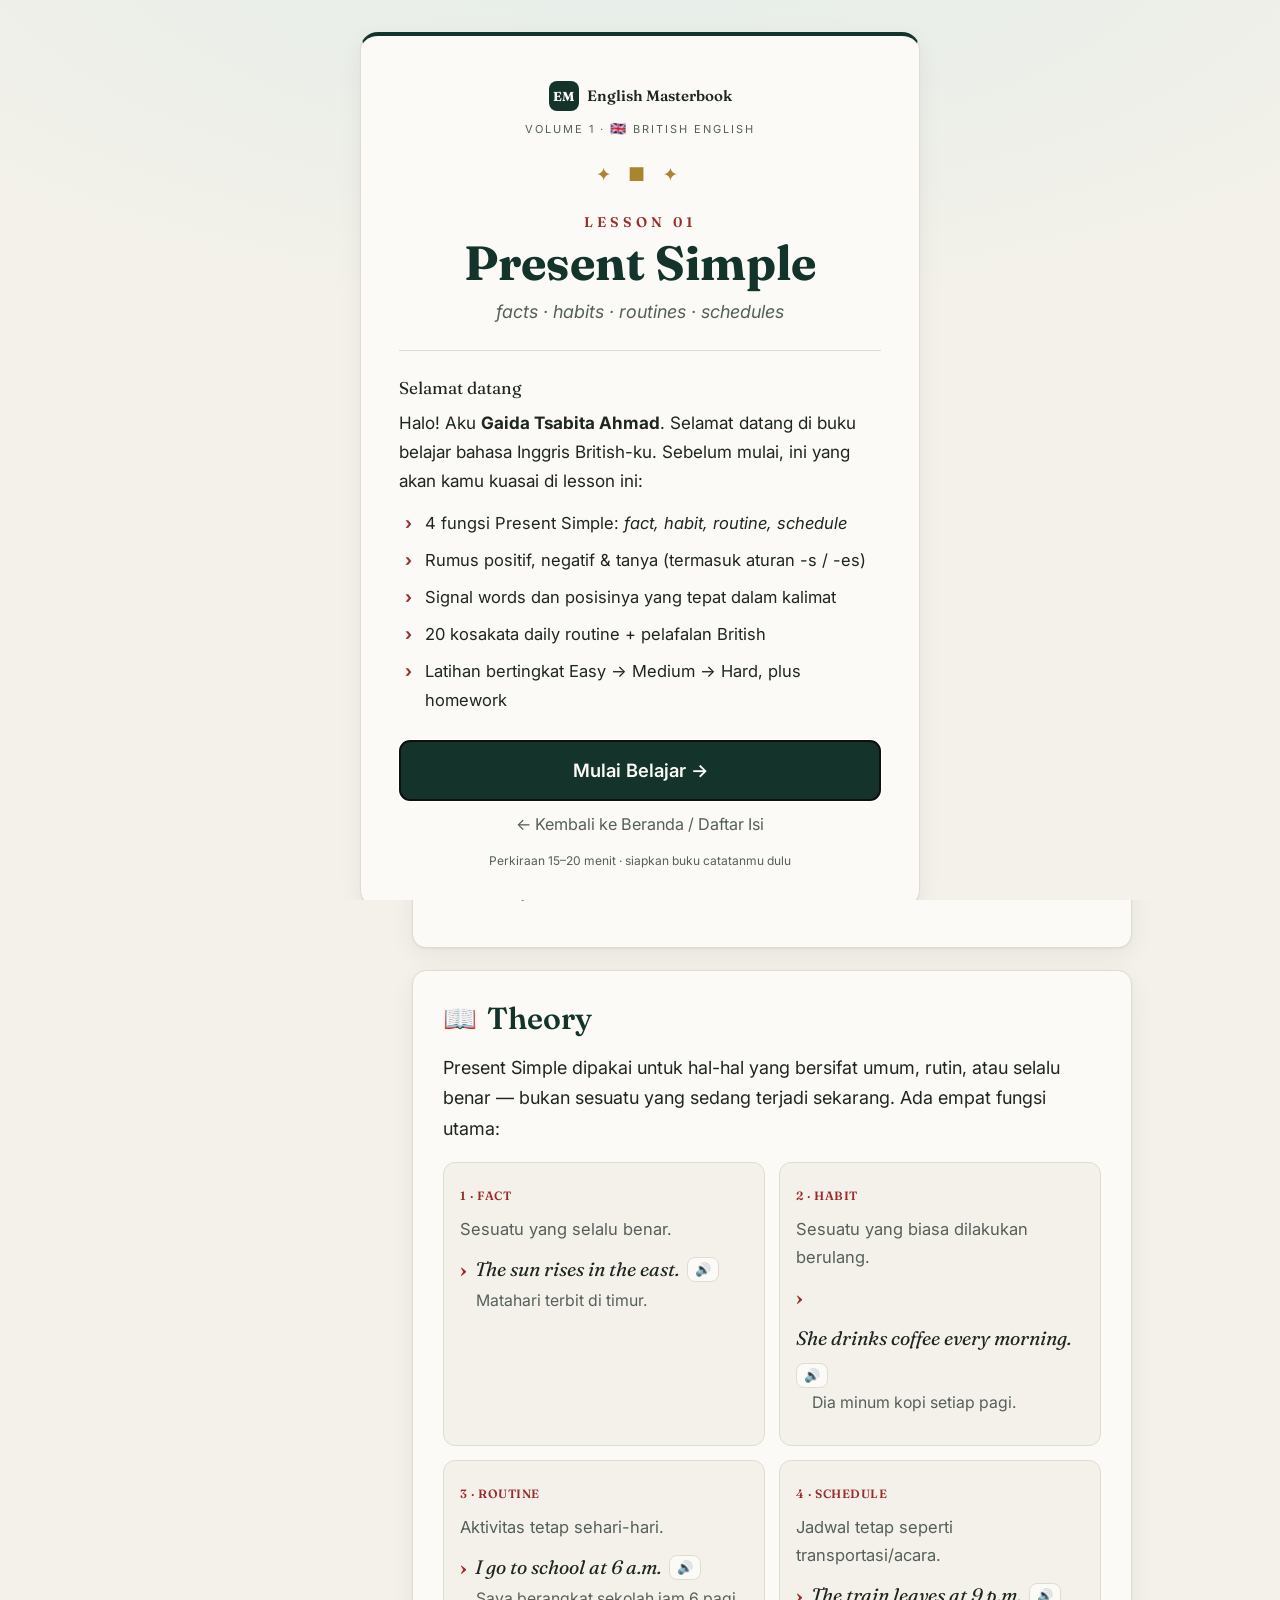
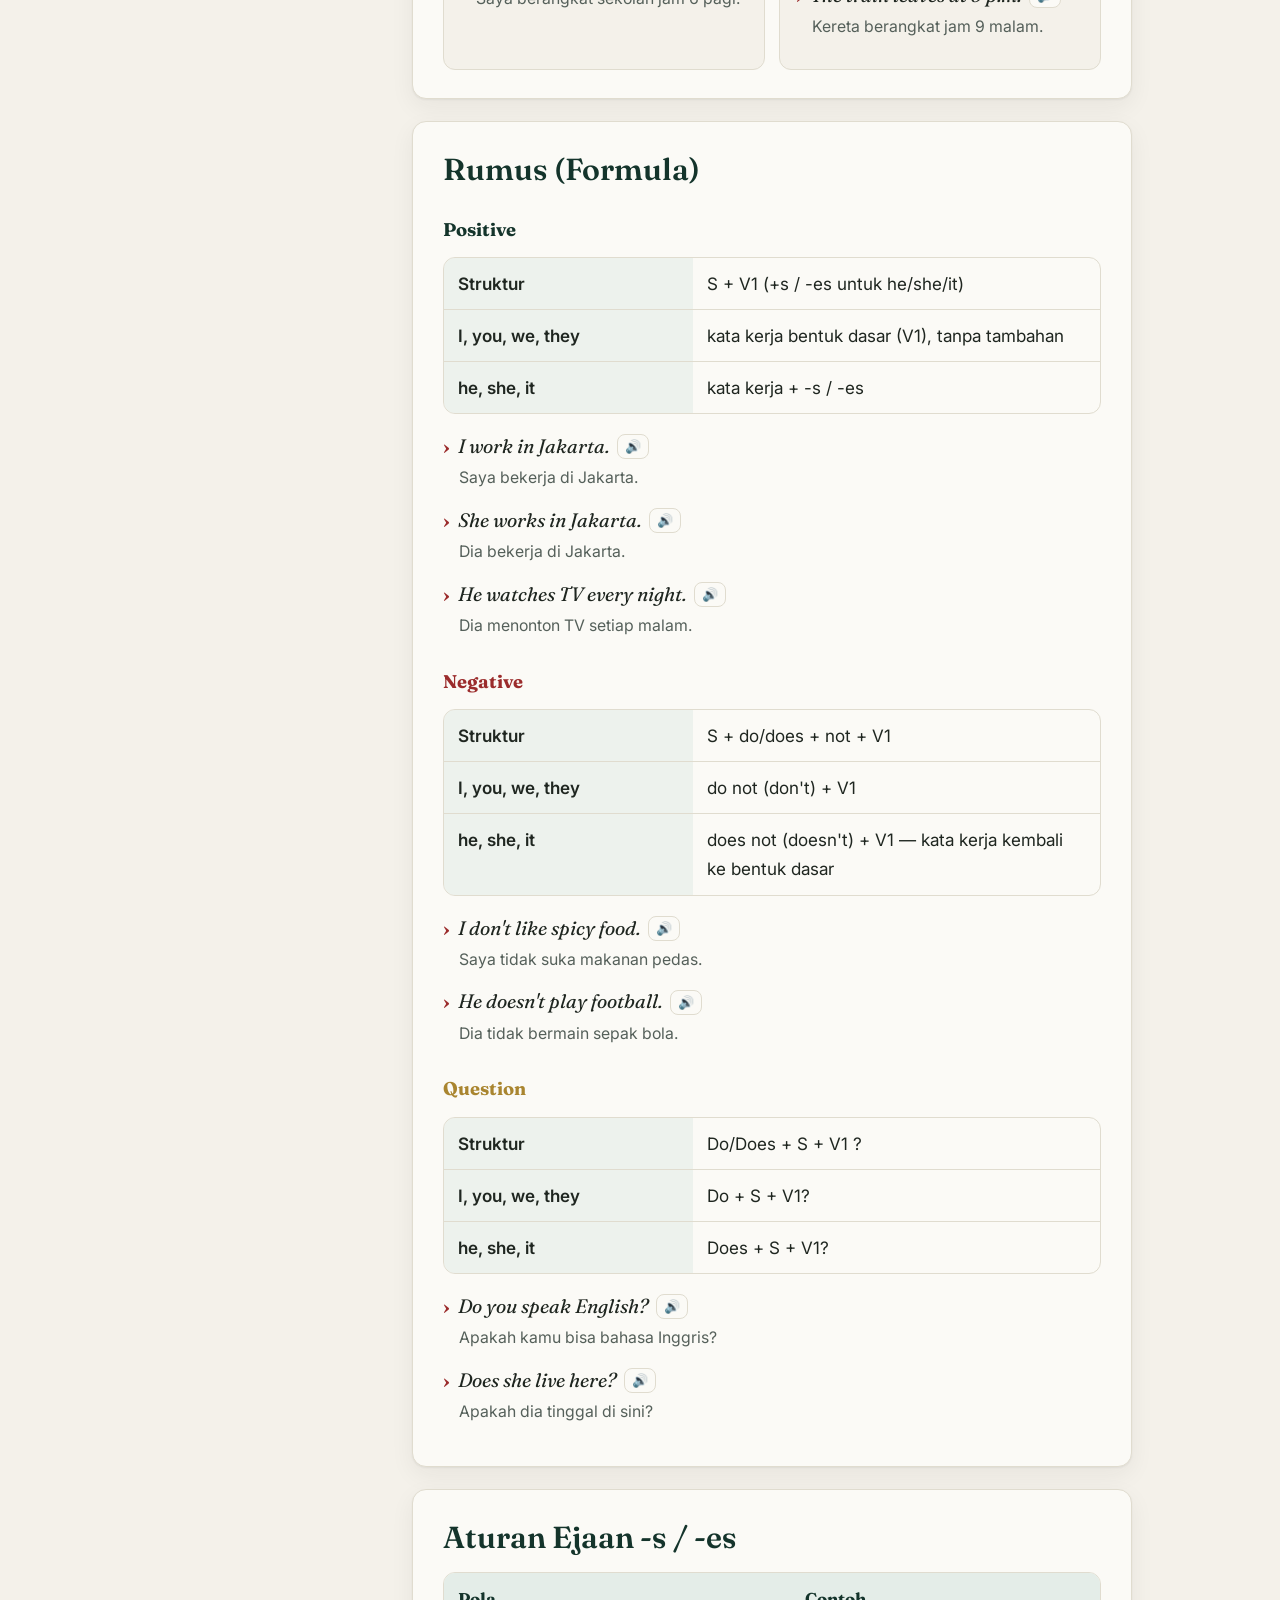
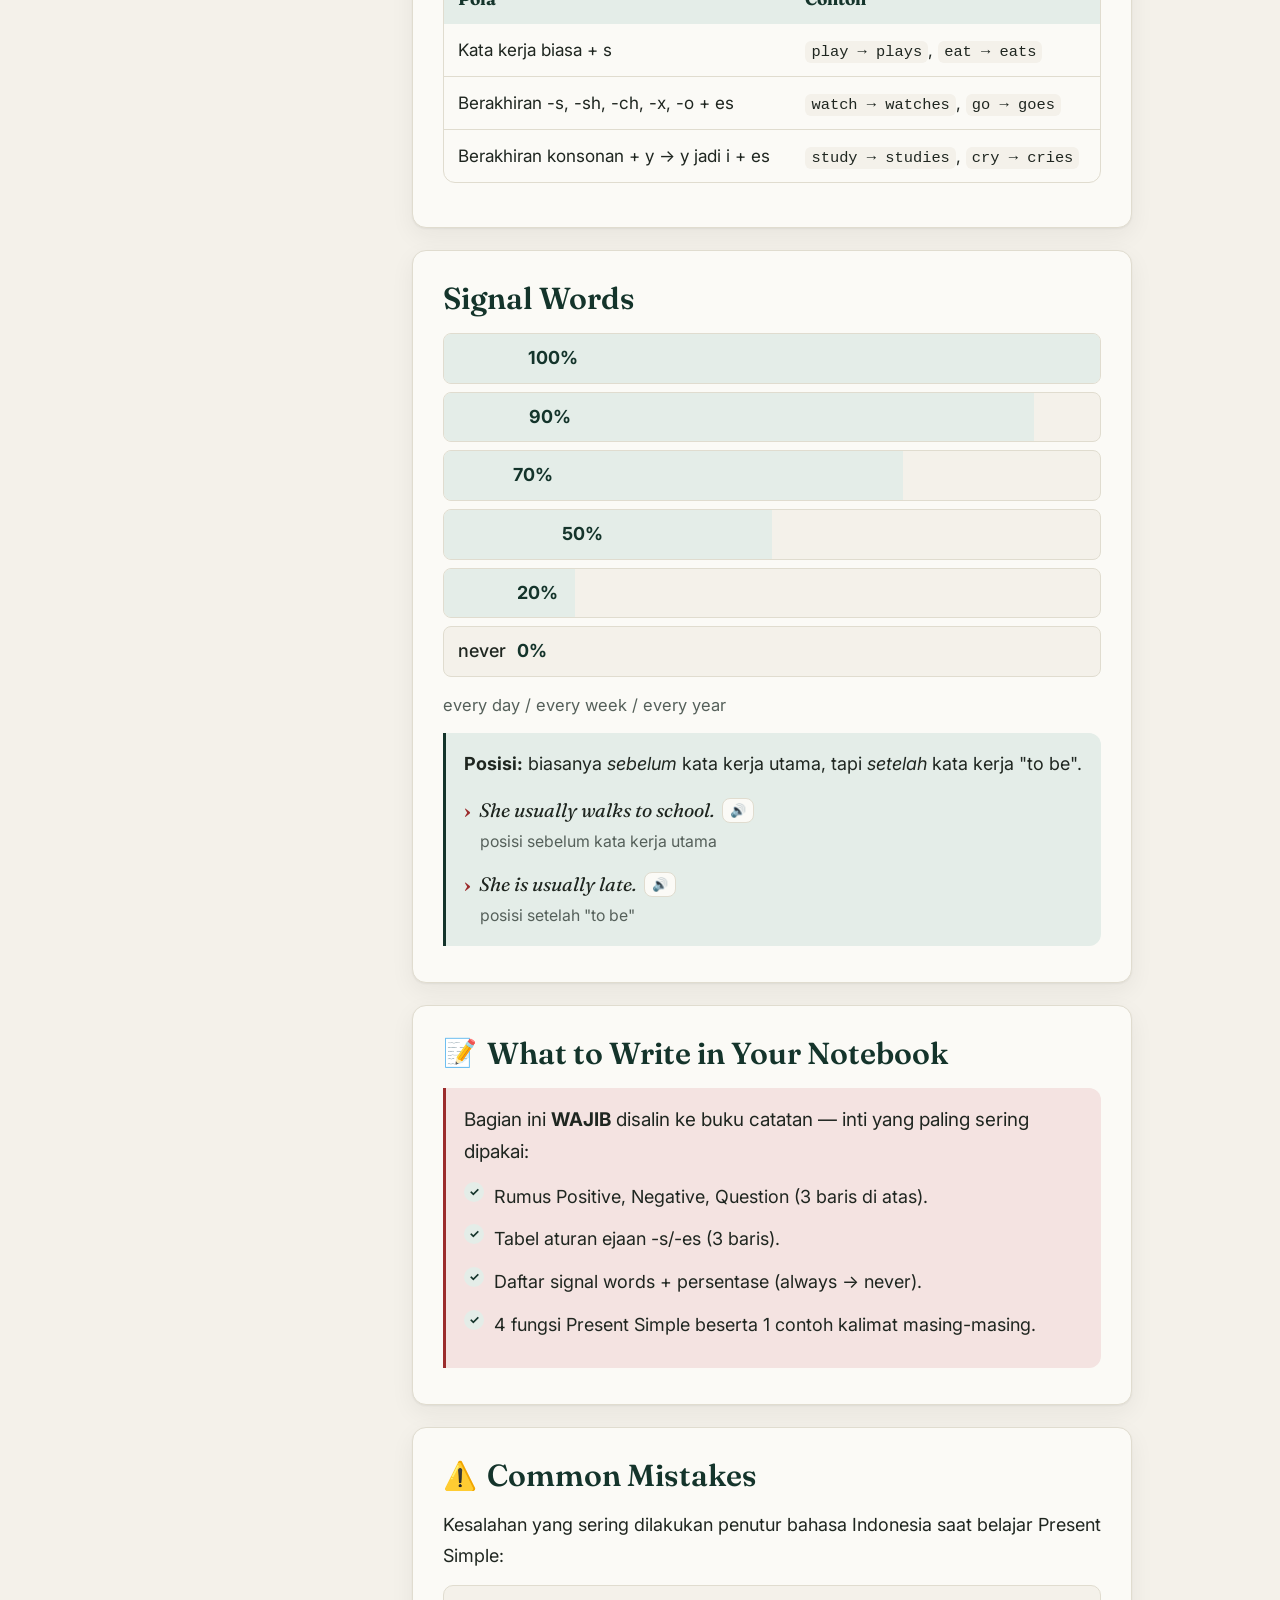
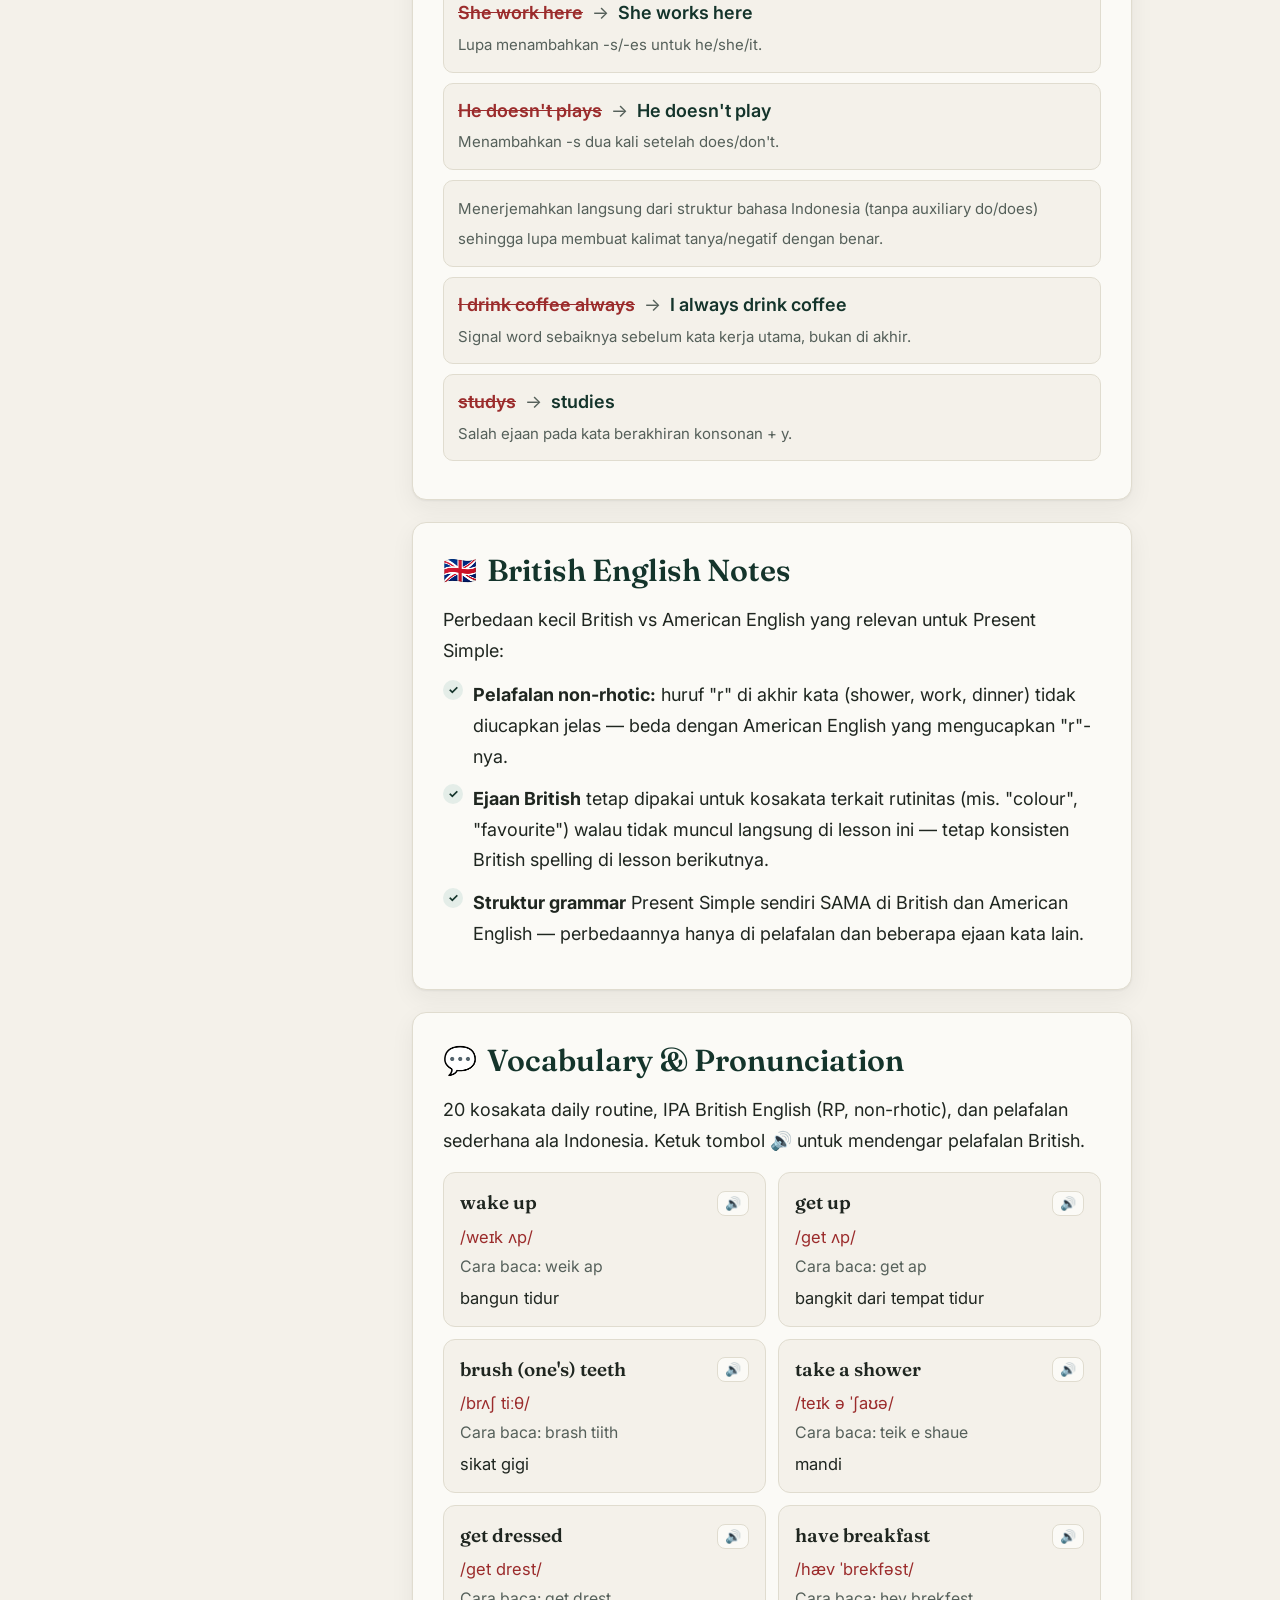
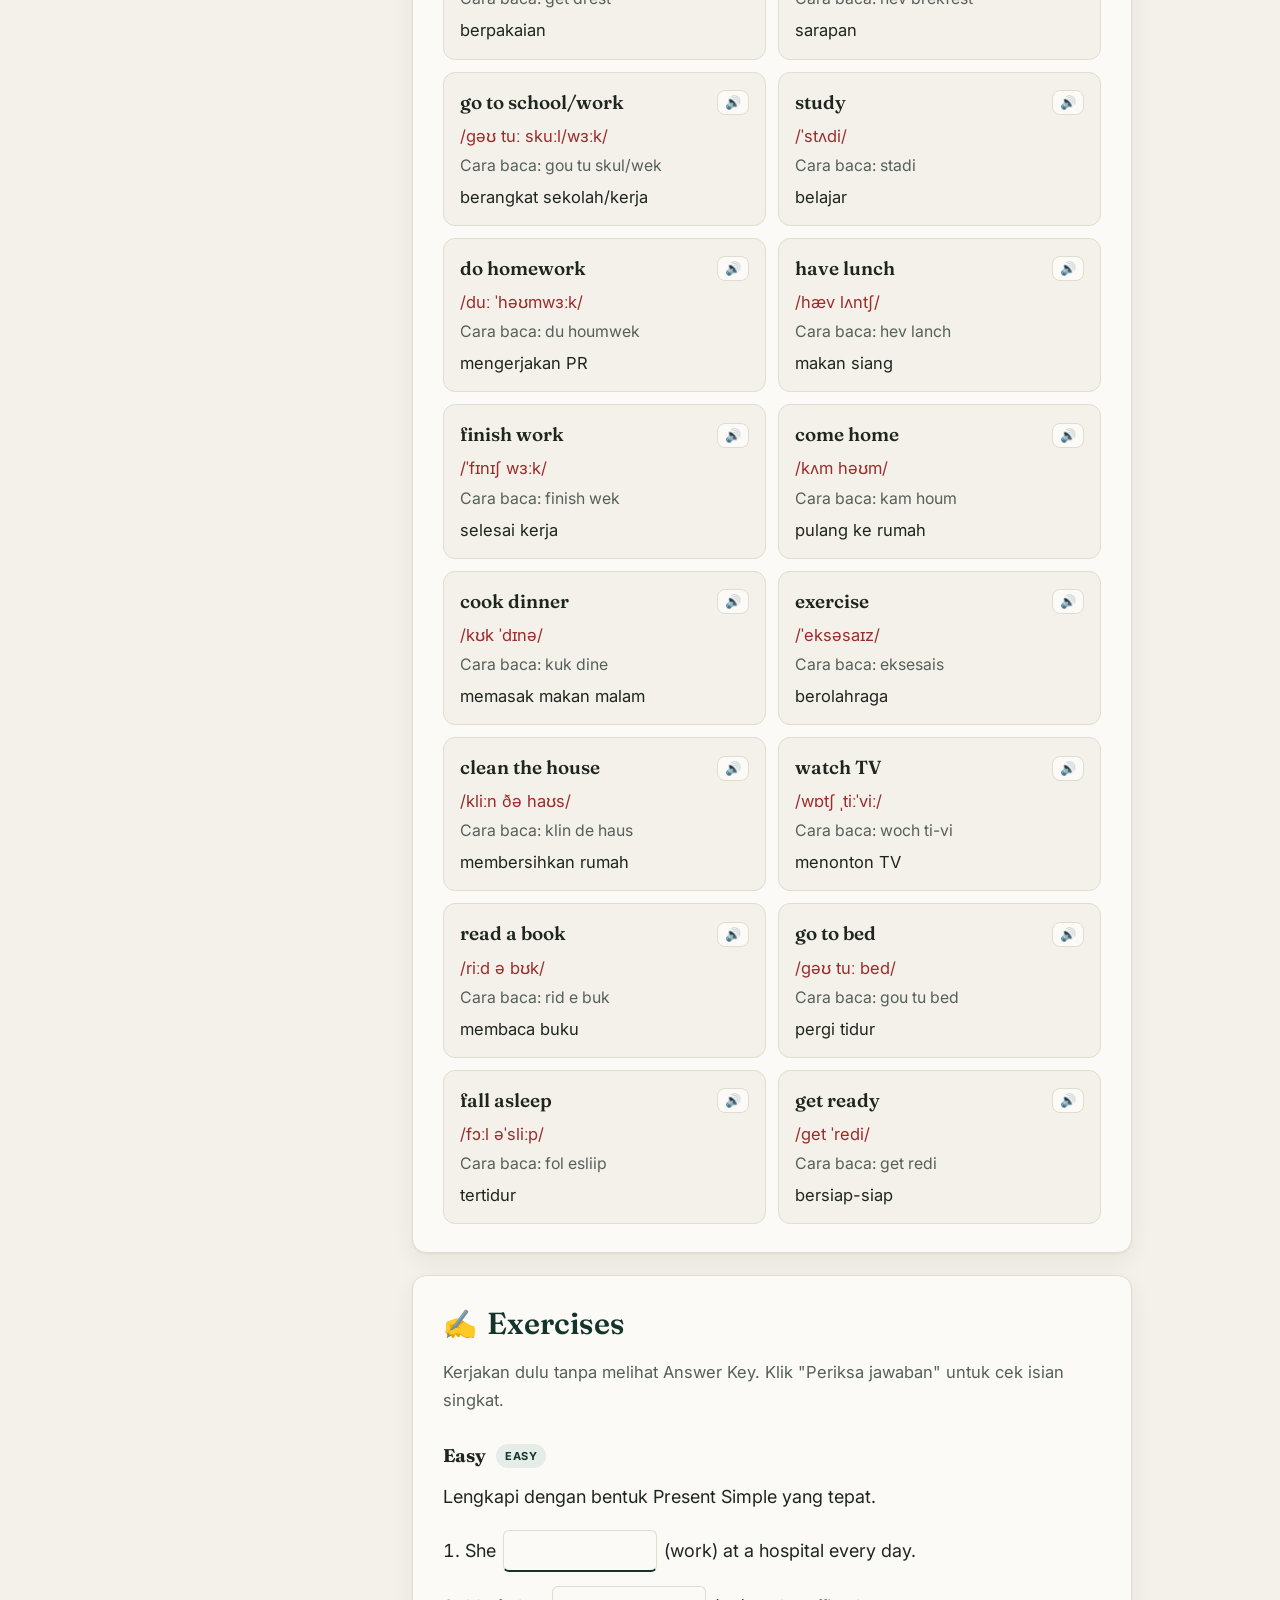
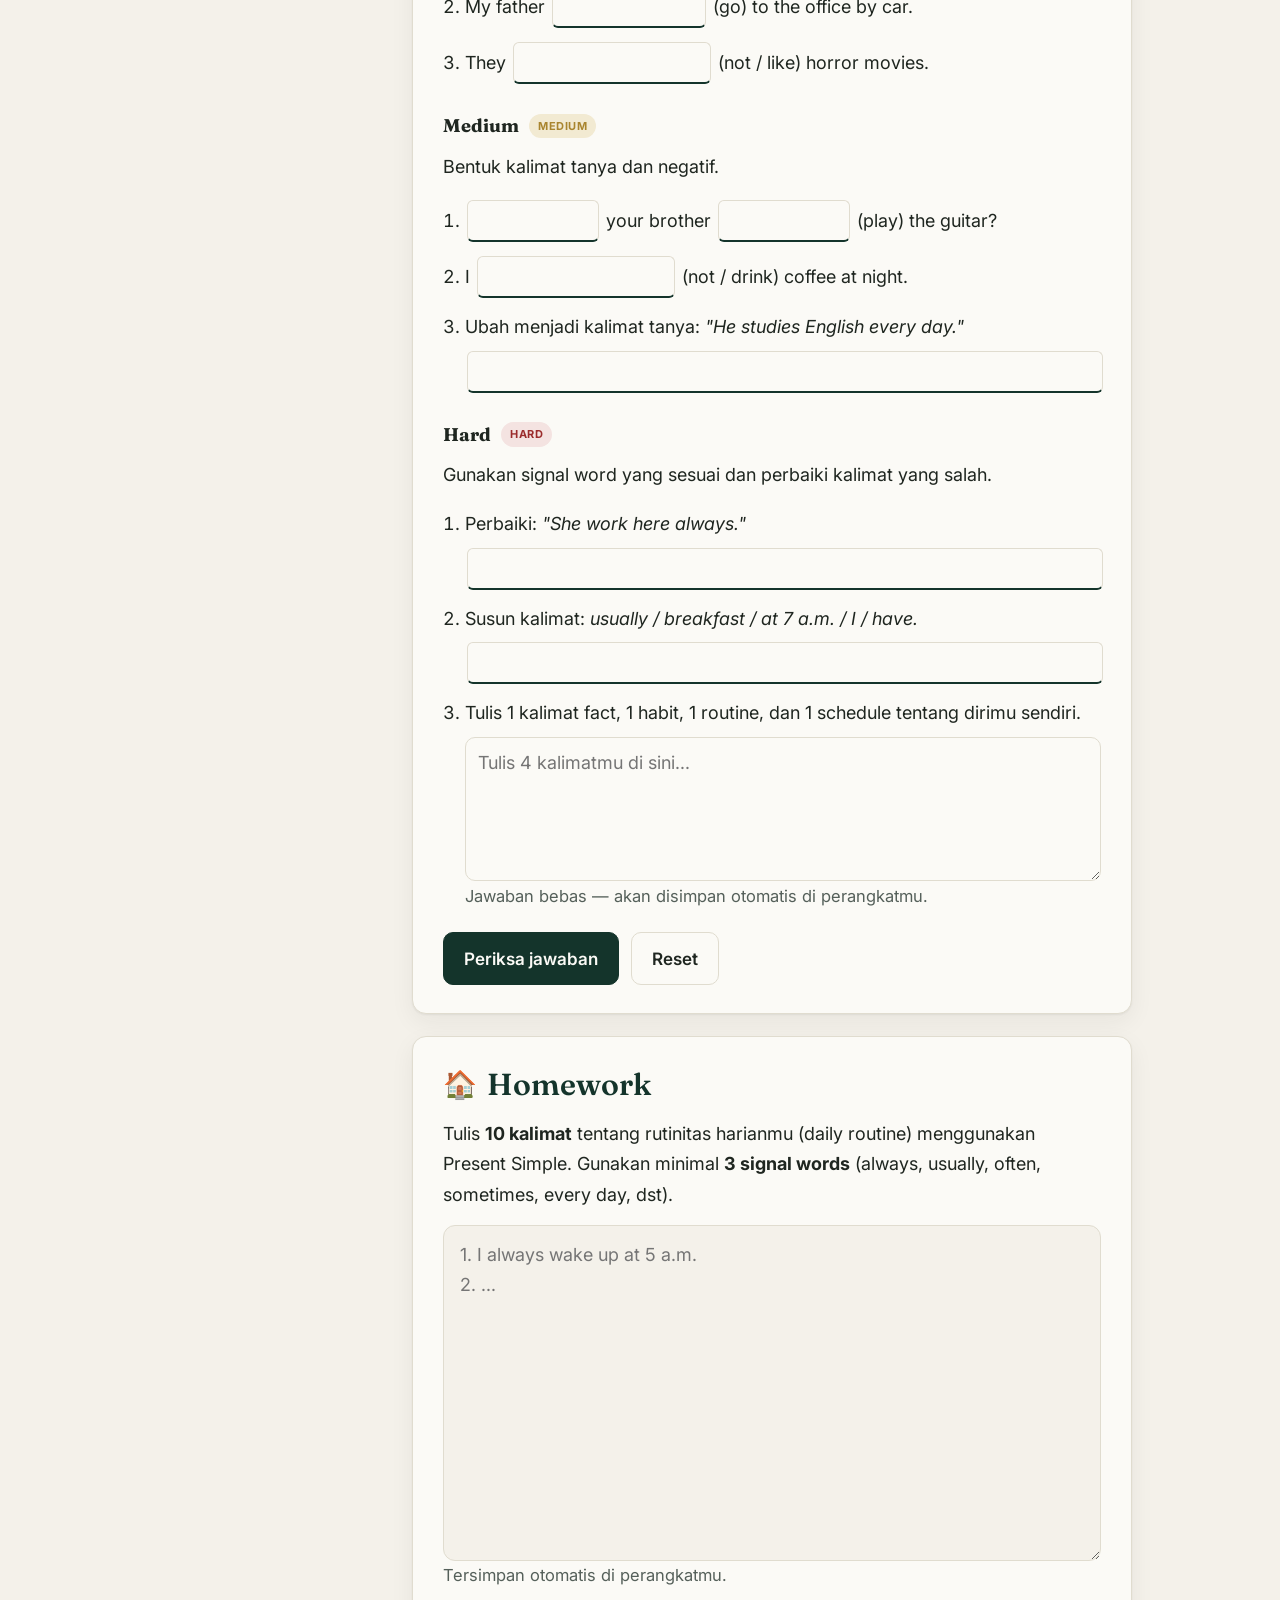
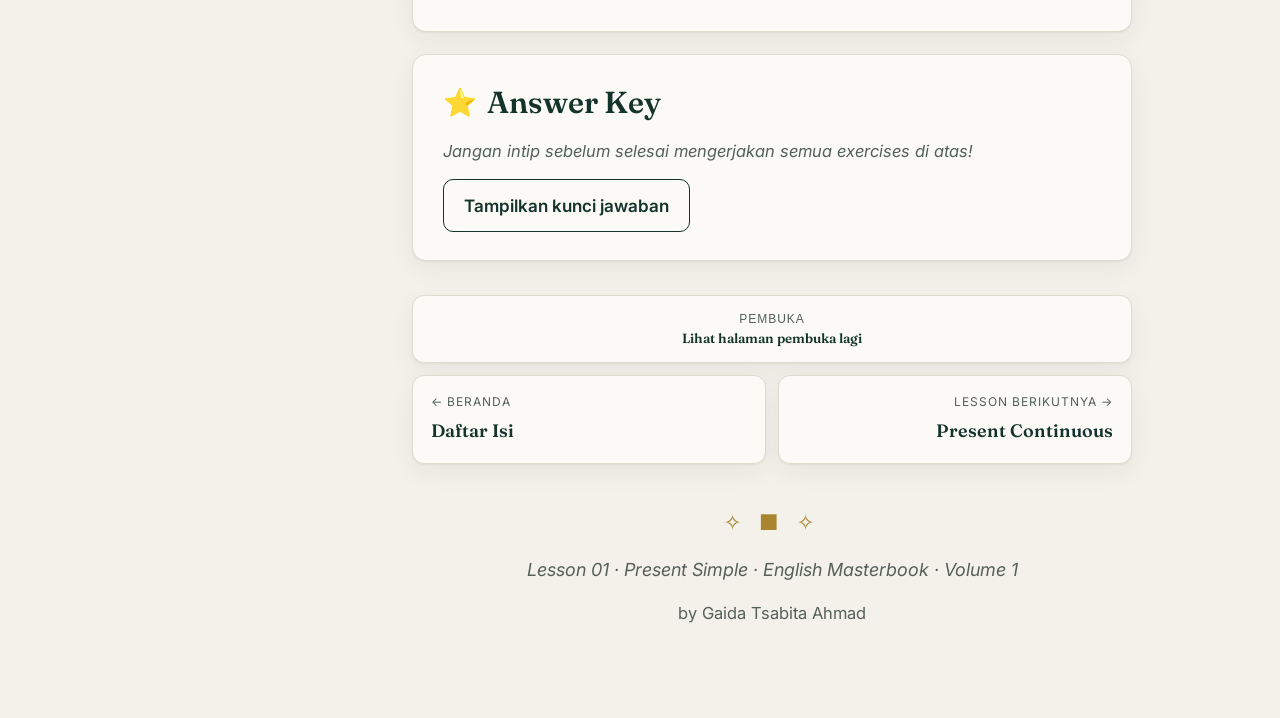
==== commit 93d68e61: "update lesson 1" ====
--- a/lesson-01.html
+++ b/lesson-01.html
@@ -4,14 +4,14 @@
     <meta charset="UTF-8" />
     <meta name="viewport" content="width=device-width, initial-scale=1.0" />
     <meta name="theme-color" content="#14342b" />
-    <meta name="description" content="English Masterbook by Gaida Tsabita Ahmad — Lesson 02: Present Continuous (British English). Am/is/are + V-ing, aturan -ing, signal words, kosakata, dan latihan bertingkat." />
-    <title>Lesson 02 · Present Continuous · English Masterbook</title>
+    <meta name="description" content="English Masterbook by Gaida Tsabita Ahmad — Lesson 01: Present Simple (British English)." />
+    <title>Lesson 01 · Present Simple · English Masterbook</title>
     <link rel="preconnect" href="https://fonts.googleapis.com" />
     <link rel="preconnect" href="https://fonts.gstatic.com" crossorigin />
     <link href="https://fonts.googleapis.com/css2?family=Fraunces:opsz,wght@9..144,400;9..144,500;9..144,600;9..144,700&family=Inter:wght@400;500;600;700&display=swap" rel="stylesheet" />
     <link rel="stylesheet" href="style.css" />
   </head>
-  <body data-lesson="02">
+  <body data-lesson="01">
     <!-- Opening / Lesson intro -->
     <div class="opening" id="opening" role="dialog" aria-modal="true" aria-label="Pembuka lesson">
       <div class="opening-inner">
@@ -21,19 +21,19 @@
 
           <div class="op-divider" aria-hidden="true">✦ ■ ✦</div>
 
-          <p class="op-lesson">Lesson 02</p>
-          <h1 class="op-title">Present Continuous</h1>
-          <p class="op-sub"><em>what is happening now?</em></p>
+          <p class="op-lesson">Lesson 01</p>
+          <h1 class="op-title">Present Simple</h1>
+          <p class="op-sub"><em>facts · habits · routines · schedules</em></p>
 
           <div class="op-welcome">
-            <p class="op-hi">Selamat datang kembali</p>
-            <p>Halo lagi! Aku <strong>Gaida Tsabita Ahmad</strong>. Di Lesson 01 kamu belajar kebiasaan &amp; rutinitas. Sekarang kita bahas apa yang <em>sedang</em> terjadi. Ini yang akan kamu kuasai:</p>
+            <p class="op-hi">Selamat datang</p>
+            <p>Halo! Aku <strong>Gaida Tsabita Ahmad</strong>. Selamat datang di buku belajar bahasa Inggris British-ku. Sebelum mulai, ini yang akan kamu kuasai di lesson ini:</p>
             <ul class="op-points">
-              <li>4 fungsi Present Continuous: <em>now, temporary, changing, near future</em></li>
-              <li>Rumus <em>am/is/are + V-ing</em> (positif, negatif &amp; tanya)</li>
-              <li>Aturan penambahan -ing (termasuk perubahan ejaan)</li>
-              <li>Signal words: now, right now, at the moment, currently…</li>
-              <li>20 kosakata "actions happening now" + pelafalan British</li>
+              <li>4 fungsi Present Simple: <em>fact, habit, routine, schedule</em></li>
+              <li>Rumus positif, negatif &amp; tanya (termasuk aturan -s / -es)</li>
+              <li>Signal words dan posisinya yang tepat dalam kalimat</li>
+              <li>20 kosakata daily routine + pelafalan British</li>
+              <li>Latihan bertingkat Easy → Medium → Hard, plus homework</li>
             </ul>
           </div>
 
@@ -98,14 +98,14 @@
       <!-- Sidebar / Table of contents -->
       <aside class="sidebar" id="sidebar" aria-label="Daftar isi">
         <div class="sidebar-inner">
-          <p class="sidebar-title">Lesson 02</p>
+          <p class="sidebar-title">Lesson 01</p>
           <nav class="toc" id="toc">
             <a href="index.html" class="toc-link toc-home">← Beranda / Daftar Isi</a>
             <a href="#cover" class="toc-link">Cover</a>
             <a href="#objectives" class="toc-link">Learning Objectives</a>
             <a href="#theory" class="toc-link">Theory</a>
             <a href="#formula" class="toc-link">Rumus (Formula)</a>
-            <a href="#spelling" class="toc-link">Aturan -ing</a>
+            <a href="#spelling" class="toc-link">Aturan -s / -es</a>
             <a href="#signal" class="toc-link">Signal Words</a>
             <a href="#notebook" class="toc-link">What to Write</a>
             <a href="#mistakes" class="toc-link">Common Mistakes</a>
@@ -114,7 +114,6 @@
             <a href="#exercises" class="toc-link">Exercises</a>
             <a href="#homework" class="toc-link">Homework</a>
             <a href="#answers" class="toc-link">Answer Key</a>
-            <a href="#checklist" class="toc-link">Lesson Checklist</a>
           </nav>
           <div class="sidebar-progress">
             <div class="sp-track"><div class="sp-fill" id="lessonProgress"></div></div>
@@ -130,49 +129,10 @@
           <!-- Cover -->
           <section id="cover" class="cover">
             <p class="cover-vol">English Masterbook · Volume 1</p>
-            <p class="cover-lesson">Lesson 02</p>
-            <h1 class="cover-title">Present Continuous</h1>
-            <p class="cover-sub"><em>what is happening now?</em></p>
+            <p class="cover-lesson">Lesson 01</p>
+            <h1 class="cover-title">Present Simple</h1>
+            <p class="cover-sub"><em>facts · habits · routines · schedules</em></p>
             <p class="cover-flag"><span class="flag" aria-hidden="true">🇬🇧</span> British English (RP)</p>
-            <div class="cover-meta">
-              <span class="cover-meta-item">🟢 Difficulty: <strong>★★☆☆☆</strong></span>
-              <span class="cover-meta-item">⏱️ Estimasi belajar: <strong>±80 menit</strong></span>
-            </div>
-          </section>
-
-          <!-- Estimated study time -->
-          <section id="time" class="chapter">
-            <h2 class="chapter-title"><span class="chapter-emoji">⏱️</span> Estimated Study Time</h2>
-            <div class="table-wrap">
-              <table>
-                <tbody>
-                  <tr>
-                    <th>📖 Theory</th>
-                    <td>20 menit</td>
-                  </tr>
-                  <tr>
-                    <th>📝 Notes (catatan)</th>
-                    <td>10 menit</td>
-                  </tr>
-                  <tr>
-                    <th>💬 Vocabulary</th>
-                    <td>15 menit</td>
-                  </tr>
-                  <tr>
-                    <th>✍️ Exercises</th>
-                    <td>20 menit</td>
-                  </tr>
-                  <tr>
-                    <th>🏠 Homework</th>
-                    <td>15 menit</td>
-                  </tr>
-                  <tr>
-                    <th>Total</th>
-                    <td><strong>±80 menit</strong></td>
-                  </tr>
-                </tbody>
-              </table>
-            </div>
           </section>
 
           <!-- Objectives -->
@@ -180,43 +140,43 @@
             <h2 class="chapter-title"><span class="chapter-emoji">🎯</span> Learning Objectives</h2>
             <p class="lead">Setelah menyelesaikan lesson ini, kamu akan bisa:</p>
             <ul class="check-list">
-              <li>Memahami fungsi Present Continuous dan bedanya dengan Present Simple.</li>
-              <li>Menggunakan <em>am/is/are + V-ing</em> dengan benar dalam kalimat positif, negatif, dan tanya.</li>
-              <li>Menguasai aturan penambahan -ing (termasuk kata-kata dengan perubahan ejaan).</li>
-              <li>Mengenali signal words khas Present Continuous (now, right now, at the moment, dst.).</li>
-              <li>Menguasai 20 kosakata tentang aktivitas yang sedang berlangsung.</li>
+              <li>Menjelaskan 4 fungsi Present Simple: <em>fact, habit, routine, schedule</em>.</li>
+              <li>Membentuk kalimat positif, negatif, dan tanya dengan benar (termasuk aturan -s/-es).</li>
+              <li>Menggunakan signal words (always, usually, often, dst.) di posisi yang tepat.</li>
+              <li>Menguasai 20 kosakata daily routine beserta pelafalan British English.</li>
+              <li>Mengerjakan latihan bertingkat (Easy → Medium → Hard) tanpa melihat kunci jawaban.</li>
             </ul>
           </section>
 
           <!-- Theory -->
           <section id="theory" class="chapter">
             <h2 class="chapter-title"><span class="chapter-emoji">📖</span> Theory</h2>
-            <p>Present Continuous dipakai untuk sesuatu yang <strong>sedang berlangsung</strong> — berbeda dengan Present Simple yang membicarakan kebiasaan. Ada empat fungsi utama:</p>
+            <p>Present Simple dipakai untuk hal-hal yang bersifat umum, rutin, atau selalu benar — bukan sesuatu yang sedang terjadi sekarang. Ada empat fungsi utama:</p>
 
             <div class="fn-grid">
               <div class="fn-card">
-                <span class="fn-tag">1 · Actions now</span>
-                <p class="fn-desc">Hal yang sedang terjadi persis saat ini.</p>
-                <p class="example" data-say="I am reading a book right now">I am reading a book right now.<button class="say-btn" aria-label="Dengarkan pelafalan">🔊</button></p>
-                <p class="translate">Saya sedang membaca buku sekarang.</p>
+                <span class="fn-tag">1 · Fact</span>
+                <p class="fn-desc">Sesuatu yang selalu benar.</p>
+                <p class="example" data-say="The sun rises in the east">The sun rises in the east.<button class="say-btn" aria-label="Dengarkan pelafalan">🔊</button></p>
+                <p class="translate">Matahari terbit di timur.</p>
               </div>
               <div class="fn-card">
-                <span class="fn-tag">2 · Temporary</span>
-                <p class="fn-desc">Situasi sementara, belum tentu terjadi persis detik ini.</p>
-                <p class="example" data-say="She is living in London for a few months">She is living in London for a few months.<button class="say-btn" aria-label="Dengarkan pelafalan">🔊</button></p>
-                <p class="translate">Dia sedang tinggal di London untuk beberapa bulan.</p>
+                <span class="fn-tag">2 · Habit</span>
+                <p class="fn-desc">Sesuatu yang biasa dilakukan berulang.</p>
+                <p class="example" data-say="She drinks coffee every morning">She drinks coffee every morning.<button class="say-btn" aria-label="Dengarkan pelafalan">🔊</button></p>
+                <p class="translate">Dia minum kopi setiap pagi.</p>
               </div>
               <div class="fn-card">
-                <span class="fn-tag">3 · Changing</span>
-                <p class="fn-desc">Sesuatu yang sedang berubah secara bertahap.</p>
-                <p class="example" data-say="The weather is getting colder">The weather is getting colder.<button class="say-btn" aria-label="Dengarkan pelafalan">🔊</button></p>
-                <p class="translate">Cuacanya semakin dingin.</p>
+                <span class="fn-tag">3 · Routine</span>
+                <p class="fn-desc">Aktivitas tetap sehari-hari.</p>
+                <p class="example" data-say="I go to school at six a m">I go to school at 6 a.m.<button class="say-btn" aria-label="Dengarkan pelafalan">🔊</button></p>
+                <p class="translate">Saya berangkat sekolah jam 6 pagi.</p>
               </div>
               <div class="fn-card">
-                <span class="fn-tag">4 · Near future</span>
-                <p class="fn-desc">Rencana yang sudah pasti/diatur untuk waktu dekat.</p>
-                <p class="example" data-say="We are meeting them tomorrow">We are meeting them tomorrow.<button class="say-btn" aria-label="Dengarkan pelafalan">🔊</button></p>
-                <p class="translate">Kita akan bertemu mereka besok.</p>
+                <span class="fn-tag">4 · Schedule</span>
+                <p class="fn-desc">Jadwal tetap seperti transportasi/acara.</p>
+                <p class="example" data-say="The train leaves at nine p m">The train leaves at 9 p.m.<button class="say-btn" aria-label="Dengarkan pelafalan">🔊</button></p>
+                <p class="translate">Kereta berangkat jam 9 malam.</p>
               </div>
             </div>
           </section>
@@ -231,29 +191,25 @@
                 <tbody>
                   <tr>
                     <th>Struktur</th>
-                    <td>S + am/is/are + V-ing</td>
-                  </tr>
-                  <tr>
-                    <th>I</th>
-                    <td>am + V-ing</td>
+                    <td>S + V1 (+s / -es untuk he/she/it)</td>
+                  </tr>
+                  <tr>
+                    <th>I, you, we, they</th>
+                    <td>kata kerja bentuk dasar (V1), tanpa tambahan</td>
                   </tr>
                   <tr>
                     <th>he, she, it</th>
-                    <td>is + V-ing</td>
-                  </tr>
-                  <tr>
-                    <th>you, we, they</th>
-                    <td>are + V-ing</td>
+                    <td>kata kerja + -s / -es</td>
                   </tr>
                 </tbody>
               </table>
             </div>
-            <p class="example" data-say="I am studying English now">I am studying English now.<button class="say-btn" aria-label="Dengarkan pelafalan">🔊</button></p>
-            <p class="translate">Saya sedang belajar bahasa Inggris sekarang.</p>
-            <p class="example" data-say="She is cooking dinner">She is cooking dinner.<button class="say-btn" aria-label="Dengarkan pelafalan">🔊</button></p>
-            <p class="translate">Dia sedang memasak makan malam.</p>
-            <p class="example" data-say="They are watching T V">They are watching TV.<button class="say-btn" aria-label="Dengarkan pelafalan">🔊</button></p>
-            <p class="translate">Mereka sedang menonton TV.</p>
+            <p class="example" data-say="I work in Jakarta">I work in Jakarta.<button class="say-btn" aria-label="Dengarkan pelafalan">🔊</button></p>
+            <p class="translate">Saya bekerja di Jakarta.</p>
+            <p class="example" data-say="She works in Jakarta">She works in Jakarta.<button class="say-btn" aria-label="Dengarkan pelafalan">🔊</button></p>
+            <p class="translate">Dia bekerja di Jakarta.</p>
+            <p class="example" data-say="He watches T V every night">He watches TV every night.<button class="say-btn" aria-label="Dengarkan pelafalan">🔊</button></p>
+            <p class="translate">Dia menonton TV setiap malam.</p>
 
             <h3 class="sub-title negative">Negative</h3>
             <div class="table-wrap">
@@ -261,27 +217,23 @@
                 <tbody>
                   <tr>
                     <th>Struktur</th>
-                    <td>S + am/is/are + not + V-ing</td>
-                  </tr>
-                  <tr>
-                    <th>I</th>
-                    <td>am not + V-ing</td>
+                    <td>S + do/does + not + V1</td>
+                  </tr>
+                  <tr>
+                    <th>I, you, we, they</th>
+                    <td>do not (don't) + V1</td>
                   </tr>
                   <tr>
                     <th>he, she, it</th>
-                    <td>isn't (is not) + V-ing</td>
-                  </tr>
-                  <tr>
-                    <th>you, we, they</th>
-                    <td>aren't (are not) + V-ing</td>
+                    <td>does not (doesn't) + V1 — kata kerja kembali ke bentuk dasar</td>
                   </tr>
                 </tbody>
               </table>
             </div>
-            <p class="example" data-say="I am not sleeping">I am not sleeping.<button class="say-btn" aria-label="Dengarkan pelafalan">🔊</button></p>
-            <p class="translate">Saya sedang tidak tidur.</p>
-            <p class="example" data-say="He isn't playing football">He isn't playing football.<button class="say-btn" aria-label="Dengarkan pelafalan">🔊</button></p>
-            <p class="translate">Dia sedang tidak bermain sepak bola.</p>
+            <p class="example" data-say="I don't like spicy food">I don't like spicy food.<button class="say-btn" aria-label="Dengarkan pelafalan">🔊</button></p>
+            <p class="translate">Saya tidak suka makanan pedas.</p>
+            <p class="example" data-say="He doesn't play football">He doesn't play football.<button class="say-btn" aria-label="Dengarkan pelafalan">🔊</button></p>
+            <p class="translate">Dia tidak bermain sepak bola.</p>
 
             <h3 class="sub-title question">Question</h3>
             <div class="table-wrap">
@@ -289,32 +241,28 @@
                 <tbody>
                   <tr>
                     <th>Struktur</th>
-                    <td>Am/Is/Are + S + V-ing ?</td>
-                  </tr>
-                  <tr>
-                    <th>I</th>
-                    <td>Am I + V-ing?</td>
+                    <td>Do/Does + S + V1 ?</td>
+                  </tr>
+                  <tr>
+                    <th>I, you, we, they</th>
+                    <td>Do + S + V1?</td>
                   </tr>
                   <tr>
                     <th>he, she, it</th>
-                    <td>Is he/she/it + V-ing?</td>
-                  </tr>
-                  <tr>
-                    <th>you, we, they</th>
-                    <td>Are you/we/they + V-ing?</td>
+                    <td>Does + S + V1?</td>
                   </tr>
                 </tbody>
               </table>
             </div>
-            <p class="example" data-say="Are you listening to me">Are you listening to me?<button class="say-btn" aria-label="Dengarkan pelafalan">🔊</button></p>
-            <p class="translate">Apakah kamu sedang mendengarkan aku?</p>
-            <p class="example" data-say="Is she working right now">Is she working right now?<button class="say-btn" aria-label="Dengarkan pelafalan">🔊</button></p>
-            <p class="translate">Apakah dia sedang bekerja sekarang?</p>
+            <p class="example" data-say="Do you speak English">Do you speak English?<button class="say-btn" aria-label="Dengarkan pelafalan">🔊</button></p>
+            <p class="translate">Apakah kamu bisa bahasa Inggris?</p>
+            <p class="example" data-say="Does she live here">Does she live here?<button class="say-btn" aria-label="Dengarkan pelafalan">🔊</button></p>
+            <p class="translate">Apakah dia tinggal di sini?</p>
           </section>
 
           <!-- Spelling -->
           <section id="spelling" class="chapter">
-            <h2 class="chapter-title">Aturan Penambahan -ing</h2>
+            <h2 class="chapter-title">Aturan Ejaan -s / -es</h2>
             <div class="table-wrap">
               <table>
                 <thead>
@@ -325,20 +273,16 @@
                 </thead>
                 <tbody>
                   <tr>
-                    <td>Kata kerja biasa + ing</td>
-                    <td><code>work → working</code>, <code>read → reading</code></td>
-                  </tr>
-                  <tr>
-                    <td>Berakhiran -e (huruf e mati) → hilangkan e, + ing</td>
-                    <td><code>make → making</code>, <code>write → writing</code></td>
-                  </tr>
-                  <tr>
-                    <td>1 suku kata, pola konsonan–vokal–konsonan → double konsonan terakhir + ing</td>
-                    <td><code>run → running</code>, <code>swim → swimming</code></td>
-                  </tr>
-                  <tr>
-                    <td>Berakhiran -ie → ubah jadi y + ing</td>
-                    <td><code>lie → lying</code>, <code>die → dying</code></td>
+                    <td>Kata kerja biasa + s</td>
+                    <td><code>play → plays</code>, <code>eat → eats</code></td>
+                  </tr>
+                  <tr>
+                    <td>Berakhiran -s, -sh, -ch, -x, -o + es</td>
+                    <td><code>watch → watches</code>, <code>go → goes</code></td>
+                  </tr>
+                  <tr>
+                    <td>Berakhiran konsonan + y → y jadi i + es</td>
+                    <td><code>study → studies</code>, <code>cry → cries</code></td>
                   </tr>
                 </tbody>
               </table>
@@ -348,13 +292,21 @@
           <!-- Signal words -->
           <section id="signal" class="chapter">
             <h2 class="chapter-title">Signal Words</h2>
-            <p class="muted">now · right now · at the moment · currently · today · Look! · Listen!</p>
+            <div class="signal-scale">
+              <span class="sig" style="--p: 100%">always <b>100%</b></span>
+              <span class="sig" style="--p: 90%">usually <b>90%</b></span>
+              <span class="sig" style="--p: 70%">often <b>70%</b></span>
+              <span class="sig" style="--p: 50%">sometimes <b>50%</b></span>
+              <span class="sig" style="--p: 20%">rarely <b>20%</b></span>
+              <span class="sig" style="--p: 0%">never <b>0%</b></span>
+            </div>
+            <p class="muted">every day / every week / every year</p>
             <div class="callout">
-              <p><strong>Posisi:</strong> biasanya di <em>awal</em> atau <em>akhir</em> kalimat.</p>
-              <p class="example" data-say="Right now, I am doing my homework">Right now, I am doing my homework.<button class="say-btn" aria-label="Dengarkan pelafalan">🔊</button></p>
-              <p class="translate">posisi di awal kalimat</p>
-              <p class="example" data-say="She is sleeping at the moment">She is sleeping at the moment.<button class="say-btn" aria-label="Dengarkan pelafalan">🔊</button></p>
-              <p class="translate">posisi di akhir kalimat</p>
+              <p><strong>Posisi:</strong> biasanya <em>sebelum</em> kata kerja utama, tapi <em>setelah</em> kata kerja "to be".</p>
+              <p class="example" data-say="She usually walks to school">She usually walks to school.<button class="say-btn" aria-label="Dengarkan pelafalan">🔊</button></p>
+              <p class="translate">posisi sebelum kata kerja utama</p>
+              <p class="example" data-say="She is usually late">She is usually late.<button class="say-btn" aria-label="Dengarkan pelafalan">🔊</button></p>
+              <p class="translate">posisi setelah "to be"</p>
             </div>
           </section>
 
@@ -362,12 +314,12 @@
           <section id="notebook" class="chapter">
             <h2 class="chapter-title"><span class="chapter-emoji">📝</span> What to Write in Your Notebook</h2>
             <div class="callout callout-accent">
-              <p class="lead">Bagian ini <strong>WAJIB</strong> disalin ke buku catatan:</p>
+              <p class="lead">Bagian ini <strong>WAJIB</strong> disalin ke buku catatan — inti yang paling sering dipakai:</p>
               <ul class="check-list">
                 <li>Rumus Positive, Negative, Question (3 baris di atas).</li>
-                <li>Tabel aturan penambahan -ing (4 baris).</li>
-                <li>Daftar signal words: now, right now, at the moment, currently, today.</li>
-                <li>4 fungsi Present Continuous beserta 1 contoh kalimat masing-masing.</li>
+                <li>Tabel aturan ejaan -s/-es (3 baris).</li>
+                <li>Daftar signal words + persentase (always → never).</li>
+                <li>4 fungsi Present Simple beserta 1 contoh kalimat masing-masing.</li>
               </ul>
             </div>
           </section>
@@ -375,119 +327,32 @@
           <!-- Common mistakes -->
           <section id="mistakes" class="chapter">
             <h2 class="chapter-title"><span class="chapter-emoji">⚠️</span> Common Mistakes</h2>
-            <p>Kesalahan yang sering dilakukan penutur bahasa Indonesia saat belajar Present Continuous:</p>
+            <p>Kesalahan yang sering dilakukan penutur bahasa Indonesia saat belajar Present Simple:</p>
             <ul class="mistake-list">
-              <li><span class="wrong">She cooking</span> <span class="arrow">→</span> <span class="right">She is cooking</span><br /><small>Lupa memakai to be (am/is/are) sebelum V-ing.</small></li>
-              <li><span class="wrong">I am study</span> <span class="arrow">→</span> <span class="right">I am studying</span><br /><small>Lupa menambahkan -ing pada kata kerja.</small></li>
-              <li><span class="wrong">He is plays football</span> <span class="arrow">→</span> <span class="right">He is playing football</span><br /><small>Setelah to be, kata kerja pakai -ing, bukan +s.</small></li>
-              <li>
-                <span class="wrong">I am not knowing the answer</span> <span class="arrow">→</span> <span class="right">I don't know the answer</span><br /><small
-                  >Stative verbs (know, like, want, believe) biasanya TIDAK dipakai dalam bentuk continuous.</small
-                >
-              </li>
-              <li><span class="wrong">She is writeing a letter</span> <span class="arrow">→</span> <span class="right">She is writing a letter</span><br /><small>Huruf e dihilangkan sebelum + ing.</small></li>
+              <li><span class="wrong">She work here</span> <span class="arrow">→</span> <span class="right">She works here</span><br /><small>Lupa menambahkan -s/-es untuk he/she/it.</small></li>
+              <li><span class="wrong">He doesn't plays</span> <span class="arrow">→</span> <span class="right">He doesn't play</span><br /><small>Menambahkan -s dua kali setelah does/don't.</small></li>
+              <li><small>Menerjemahkan langsung dari struktur bahasa Indonesia (tanpa auxiliary do/does) sehingga lupa membuat kalimat tanya/negatif dengan benar.</small></li>
+              <li><span class="wrong">I drink coffee always</span> <span class="arrow">→</span> <span class="right">I always drink coffee</span><br /><small>Signal word sebaiknya sebelum kata kerja utama, bukan di akhir.</small></li>
+              <li><span class="wrong">studys</span> <span class="arrow">→</span> <span class="right">studies</span><br /><small>Salah ejaan pada kata berakhiran konsonan + y.</small></li>
             </ul>
           </section>
 
           <!-- British notes -->
           <section id="british" class="chapter">
             <h2 class="chapter-title"><span class="chapter-emoji">🇬🇧</span> British English Notes</h2>
-            <p>Struktur grammar Present Continuous <strong>sama persis</strong> di British dan American English — perbedaannya di kosakata yang biasa dipakai dalam contoh:</p>
+            <p>Perbedaan kecil British vs American English yang relevan untuk Present Simple:</p>
             <ul class="check-list">
-              <li><strong>flat</strong> (British) vs <em>apartment</em> (American) → "She is cleaning her flat."</li>
-              <li><strong>holiday</strong> (British) vs <em>vacation</em> (American) → "We are planning a holiday."</li>
-              <li><strong>queue</strong> (British) vs <em>line</em> (American) → "They are queuing for tickets."</li>
-              <li><strong>trainers</strong> (British) vs <em>sneakers</em> (American) → "He is wearing his trainers."</li>
-              <li>Ejaan British dipertahankan untuk kata dengan -s- di tempat -z- Amerika, mis. <strong>practising</strong> (bukan "practicing").</li>
+              <li><strong>Pelafalan non-rhotic:</strong> huruf "r" di akhir kata (shower, work, dinner) tidak diucapkan jelas — beda dengan American English yang mengucapkan "r"-nya.</li>
+              <li><strong>Ejaan British</strong> tetap dipakai untuk kosakata terkait rutinitas (mis. "colour", "favourite") walau tidak muncul langsung di lesson ini — tetap konsisten British spelling di lesson berikutnya.</li>
+              <li><strong>Struktur grammar</strong> Present Simple sendiri SAMA di British dan American English — perbedaannya hanya di pelafalan dan beberapa ejaan kata lain.</li>
             </ul>
           </section>
 
           <!-- Vocabulary -->
           <section id="vocab" class="chapter">
             <h2 class="chapter-title"><span class="chapter-emoji">💬</span> Vocabulary &amp; Pronunciation</h2>
-            <p>Tema kali ini <strong>Actions Happening Now</strong> — 20 kosakata aktivitas yang sedang berlangsung, dengan IPA British (RP, non-rhotic) dan pelafalan sederhana. Ketuk tombol 🔊 untuk mendengar.</p>
-            <div class="vocab-grid">
-              <div class="vocab-card">
-                <div class="vocab-head"><span class="vocab-word">studying</span><button class="say-btn" data-text="studying" aria-label="Dengarkan pelafalan studying">🔊</button></div>
-                <span class="vocab-ipa">/ˈstʌdiɪŋ/</span><span class="vocab-read">Cara baca: stadi-ing</span><span class="vocab-mean">sedang belajar</span>
-              </div>
-              <div class="vocab-card">
-                <div class="vocab-head"><span class="vocab-word">reading</span><button class="say-btn" data-text="reading" aria-label="Dengarkan pelafalan reading">🔊</button></div>
-                <span class="vocab-ipa">/ˈriːdɪŋ/</span><span class="vocab-read">Cara baca: riding</span><span class="vocab-mean">sedang membaca</span>
-              </div>
-              <div class="vocab-card">
-                <div class="vocab-head"><span class="vocab-word">writing</span><button class="say-btn" data-text="writing" aria-label="Dengarkan pelafalan writing">🔊</button></div>
-                <span class="vocab-ipa">/ˈraɪtɪŋ/</span><span class="vocab-read">Cara baca: raiting</span><span class="vocab-mean">sedang menulis</span>
-              </div>
-              <div class="vocab-card">
-                <div class="vocab-head"><span class="vocab-word">typing</span><button class="say-btn" data-text="typing" aria-label="Dengarkan pelafalan typing">🔊</button></div>
-                <span class="vocab-ipa">/ˈtaɪpɪŋ/</span><span class="vocab-read">Cara baca: taiping</span><span class="vocab-mean">sedang mengetik</span>
-              </div>
-              <div class="vocab-card">
-                <div class="vocab-head"><span class="vocab-word">cooking</span><button class="say-btn" data-text="cooking" aria-label="Dengarkan pelafalan cooking">🔊</button></div>
-                <span class="vocab-ipa">/ˈkʊkɪŋ/</span><span class="vocab-read">Cara baca: kuking</span><span class="vocab-mean">sedang memasak</span>
-              </div>
-              <div class="vocab-card">
-                <div class="vocab-head"><span class="vocab-word">cleaning</span><button class="say-btn" data-text="cleaning" aria-label="Dengarkan pelafalan cleaning">🔊</button></div>
-                <span class="vocab-ipa">/ˈkliːnɪŋ/</span><span class="vocab-read">Cara baca: klining</span><span class="vocab-mean">sedang membersihkan</span>
-              </div>
-              <div class="vocab-card">
-                <div class="vocab-head"><span class="vocab-word">driving</span><button class="say-btn" data-text="driving" aria-label="Dengarkan pelafalan driving">🔊</button></div>
-                <span class="vocab-ipa">/ˈdraɪvɪŋ/</span><span class="vocab-read">Cara baca: draiving</span><span class="vocab-mean">sedang menyetir</span>
-              </div>
-              <div class="vocab-card">
-                <div class="vocab-head"><span class="vocab-word">waiting</span><button class="say-btn" data-text="waiting" aria-label="Dengarkan pelafalan waiting">🔊</button></div>
-                <span class="vocab-ipa">/ˈweɪtɪŋ/</span><span class="vocab-read">Cara baca: weiting</span><span class="vocab-mean">sedang menunggu</span>
-              </div>
-              <div class="vocab-card">
-                <div class="vocab-head"><span class="vocab-word">smiling</span><button class="say-btn" data-text="smiling" aria-label="Dengarkan pelafalan smiling">🔊</button></div>
-                <span class="vocab-ipa">/ˈsmaɪlɪŋ/</span><span class="vocab-read">Cara baca: smailing</span><span class="vocab-mean">sedang tersenyum</span>
-              </div>
-              <div class="vocab-card">
-                <div class="vocab-head"><span class="vocab-word">listening</span><button class="say-btn" data-text="listening" aria-label="Dengarkan pelafalan listening">🔊</button></div>
-                <span class="vocab-ipa">/ˈlɪsənɪŋ/</span><span class="vocab-read">Cara baca: lisening</span><span class="vocab-mean">sedang mendengarkan</span>
-              </div>
-              <div class="vocab-card">
-                <div class="vocab-head"><span class="vocab-word">chatting</span><button class="say-btn" data-text="chatting" aria-label="Dengarkan pelafalan chatting">🔊</button></div>
-                <span class="vocab-ipa">/ˈtʃætɪŋ/</span><span class="vocab-read">Cara baca: cheting</span><span class="vocab-mean">sedang mengobrol</span>
-              </div>
-              <div class="vocab-card">
-                <div class="vocab-head"><span class="vocab-word">drawing</span><button class="say-btn" data-text="drawing" aria-label="Dengarkan pelafalan drawing">🔊</button></div>
-                <span class="vocab-ipa">/ˈdrɔːɪŋ/</span><span class="vocab-read">Cara baca: droing</span><span class="vocab-mean">sedang menggambar</span>
-              </div>
-              <div class="vocab-card">
-                <div class="vocab-head"><span class="vocab-word">practising</span><button class="say-btn" data-text="practising" aria-label="Dengarkan pelafalan practising">🔊</button></div>
-                <span class="vocab-ipa">/ˈpræktɪsɪŋ/</span><span class="vocab-read">Cara baca: prektising</span><span class="vocab-mean">sedang berlatih</span>
-              </div>
-              <div class="vocab-card">
-                <div class="vocab-head"><span class="vocab-word">sleeping</span><button class="say-btn" data-text="sleeping" aria-label="Dengarkan pelafalan sleeping">🔊</button></div>
-                <span class="vocab-ipa">/ˈsliːpɪŋ/</span><span class="vocab-read">Cara baca: sliping</span><span class="vocab-mean">sedang tidur</span>
-              </div>
-              <div class="vocab-card">
-                <div class="vocab-head"><span class="vocab-word">drinking</span><button class="say-btn" data-text="drinking" aria-label="Dengarkan pelafalan drinking">🔊</button></div>
-                <span class="vocab-ipa">/ˈdrɪŋkɪŋ/</span><span class="vocab-read">Cara baca: drinking</span><span class="vocab-mean">sedang minum</span>
-              </div>
-              <div class="vocab-card">
-                <div class="vocab-head"><span class="vocab-word">eating</span><button class="say-btn" data-text="eating" aria-label="Dengarkan pelafalan eating">🔊</button></div>
-                <span class="vocab-ipa">/ˈiːtɪŋ/</span><span class="vocab-read">Cara baca: iting</span><span class="vocab-mean">sedang makan</span>
-              </div>
-              <div class="vocab-card">
-                <div class="vocab-head"><span class="vocab-word">watching</span><button class="say-btn" data-text="watching" aria-label="Dengarkan pelafalan watching">🔊</button></div>
-                <span class="vocab-ipa">/ˈwɒtʃɪŋ/</span><span class="vocab-read">Cara baca: woching</span><span class="vocab-mean">sedang menonton</span>
-              </div>
-              <div class="vocab-card">
-                <div class="vocab-head"><span class="vocab-word">running</span><button class="say-btn" data-text="running" aria-label="Dengarkan pelafalan running">🔊</button></div>
-                <span class="vocab-ipa">/ˈrʌnɪŋ/</span><span class="vocab-read">Cara baca: raning</span><span class="vocab-mean">sedang berlari</span>
-              </div>
-              <div class="vocab-card">
-                <div class="vocab-head"><span class="vocab-word">walking</span><button class="say-btn" data-text="walking" aria-label="Dengarkan pelafalan walking">🔊</button></div>
-                <span class="vocab-ipa">/ˈwɔːkɪŋ/</span><span class="vocab-read">Cara baca: woking</span><span class="vocab-mean">sedang berjalan</span>
-              </div>
-              <div class="vocab-card">
-                <div class="vocab-head"><span class="vocab-word">talking</span><button class="say-btn" data-text="talking" aria-label="Dengarkan pelafalan talking">🔊</button></div>
-                <span class="vocab-ipa">/ˈtɔːkɪŋ/</span><span class="vocab-read">Cara baca: toking</span><span class="vocab-mean">sedang berbicara</span>
-              </div>
-            </div>
+            <p>20 kosakata daily routine, IPA British English (RP, non-rhotic), dan pelafalan sederhana ala Indonesia. Ketuk tombol 🔊 untuk mendengar pelafalan British.</p>
+            <div class="vocab-grid" id="vocabGrid"></div>
           </section>
 
           <!-- Exercises -->
@@ -496,47 +361,38 @@
             <p class="muted">Kerjakan dulu tanpa melihat Answer Key. Klik "Periksa jawaban" untuk cek isian singkat.</p>
 
             <h3 class="sub-title">Easy <span class="level-badge easy">Easy</span></h3>
-            <p>Lengkapi dengan <em>am/is/are + V-ing</em> yang tepat.</p>
+            <p>Lengkapi dengan bentuk Present Simple yang tepat.</p>
             <ol class="ex-list">
-              <li>I <input class="ex-input" data-answer="am studying|i'm studying|im studying" size="12" aria-label="jawaban easy 1" /> (study) for my exam right now.</li>
-              <li>They <input class="ex-input" data-answer="are watching|they're watching|theyre watching" size="12" aria-label="jawaban easy 2" /> (watch) a movie at the moment.</li>
-              <li>My mother <input class="ex-input" data-answer="is cooking" size="12" aria-label="jawaban easy 3" /> (cook) dinner in the kitchen.</li>
-              <li>The children <input class="ex-input" data-answer="are playing" size="12" aria-label="jawaban easy 4" /> (play) in the garden.</li>
-              <li>He <input class="ex-input" data-answer="is driving" size="12" aria-label="jawaban easy 5" /> (drive) to work today.</li>
+              <li>She <input class="ex-input" data-answer="works" size="8" aria-label="jawaban nomor 1" /> (work) at a hospital every day.</li>
+              <li>My father <input class="ex-input" data-answer="goes" size="8" aria-label="jawaban nomor 2" /> (go) to the office by car.</li>
+              <li>They <input class="ex-input" data-answer="don't like|do not like|dont like" size="12" aria-label="jawaban nomor 3" /> (not / like) horror movies.</li>
             </ol>
 
             <h3 class="sub-title">Medium <span class="level-badge medium">Medium</span></h3>
-            <p>Bentuk kalimat negatif dan tanya.</p>
+            <p>Bentuk kalimat tanya dan negatif.</p>
             <ol class="ex-list">
-              <li>She <input class="ex-input" data-answer="isn't sleeping|is not sleeping|isnt sleeping" size="14" aria-label="jawaban medium 1" /> (not / sleep) — she is reading a book.</li>
-              <li><input class="ex-input" data-answer="are" size="6" aria-label="jawaban medium 2a" /> you <input class="ex-input" data-answer="listening" size="10" aria-label="jawaban medium 2b" /> (listen) to music right now?</li>
-              <li>We <input class="ex-input" data-answer="aren't talking|are not talking|arent talking" size="14" aria-label="jawaban medium 3" /> (not / talk) about that now.</li>
-              <li><input class="ex-input" data-answer="is" size="6" aria-label="jawaban medium 4a" /> he <input class="ex-input" data-answer="writing" size="10" aria-label="jawaban medium 4b" /> (write) an email at the moment?</li>
-              <li>I <input class="ex-input" data-answer="am not eating|'m not eating" size="14" aria-label="jawaban medium 5" /> (not / eat) — I'm just drinking water.</li>
+              <li><input class="ex-input" data-answer="does" size="6" aria-label="jawaban medium 1a" /> your brother <input class="ex-input" data-answer="play" size="6" aria-label="jawaban medium 1b" /> (play) the guitar?</li>
+              <li>I <input class="ex-input" data-answer="don't drink|do not drink|dont drink" size="12" aria-label="jawaban medium 2" /> (not / drink) coffee at night.</li>
+              <li>
+                Ubah menjadi kalimat tanya: <em>"He studies English every day."</em>
+                <input class="ex-input wide" data-answer="does he study english every day?|does he study english every day" aria-label="jawaban medium 3" />
+              </li>
             </ol>
 
             <h3 class="sub-title">Hard <span class="level-badge hard">Hard</span></h3>
-            <p>Perbaiki kesalahan atau susun kalimat, perhatikan aturan ejaan -ing.</p>
+            <p>Gunakan signal word yang sesuai dan perbaiki kalimat yang salah.</p>
             <ol class="ex-list">
               <li>
-                Perbaiki: <em>"She is runing to catch the bus."</em>
-                <input class="ex-input wide" data-answer="she is running to catch the bus.|she is running to catch the bus" aria-label="jawaban hard 1" />
+                Perbaiki: <em>"She work here always."</em>
+                <input class="ex-input wide" data-answer="she always works here.|she always works here" aria-label="jawaban hard 1" />
               </li>
               <li>
-                Perbaiki: <em>"They is chatting in the corner."</em>
-                <input class="ex-input wide" data-answer="they are chatting in the corner.|they are chatting in the corner" aria-label="jawaban hard 2" />
+                Susun kalimat: <em>usually / breakfast / at 7 a.m. / I / have.</em>
+                <input class="ex-input wide" data-answer="i usually have breakfast at 7 a.m.|i usually have breakfast at 7 am|i usually have breakfast at 7 a.m" aria-label="jawaban hard 2" />
               </li>
               <li>
-                Susun kalimat: <em>now / a letter / writing / is / she.</em>
-                <input class="ex-input wide" data-answer="she is writing a letter now.|she is writing a letter now" aria-label="jawaban hard 3" />
-              </li>
-              <li>
-                Ubah menjadi kalimat tanya: <em>"He is practising the guitar."</em>
-                <input class="ex-input wide" data-answer="is he practising the guitar?|is he practising the guitar" aria-label="jawaban hard 4" />
-              </li>
-              <li>
-                Tulis 1 kalimat untuk masing-masing fungsi: actions happening now, temporary situation, changing situation, near future arrangement.
-                <textarea class="ex-free" rows="4" placeholder="Tulis 4 kalimatmu di sini..." aria-label="jawaban hard 5"></textarea>
+                Tulis 1 kalimat fact, 1 habit, 1 routine, dan 1 schedule tentang dirimu sendiri.
+                <textarea class="ex-free" rows="4" placeholder="Tulis 4 kalimatmu di sini..." aria-label="jawaban hard 3"></textarea>
                 <small class="muted">Jawaban bebas — akan disimpan otomatis di perangkatmu.</small>
               </li>
             </ol>
@@ -551,11 +407,8 @@
           <!-- Homework -->
           <section id="homework" class="chapter">
             <h2 class="chapter-title"><span class="chapter-emoji">🏠</span> Homework</h2>
-            <p>
-              Lihat sekelilingmu di rumah dan tulis <strong>10 kalimat</strong> tentang apa yang <em>sedang</em> dilakukan orang-orang di sekitarmu sekarang. Contoh: <em>"My mother is cooking dinner."</em> ·
-              <em>"My brother is playing games."</em>
-            </p>
-            <textarea class="homework" id="homework" rows="10" placeholder="1. My mother is cooking dinner.&#10;2. ..." aria-label="Jawaban homework"></textarea>
+            <p>Tulis <strong>10 kalimat</strong> tentang rutinitas harianmu (daily routine) menggunakan Present Simple. Gunakan minimal <strong>3 signal words</strong> (always, usually, often, sometimes, every day, dst).</p>
+            <textarea class="homework" id="homework" rows="10" placeholder="1. I always wake up at 5 a.m.&#10;2. ..." aria-label="Jawaban homework"></textarea>
             <p class="muted" id="hwStatus">Tersimpan otomatis di perangkatmu.</p>
           </section>
 
@@ -567,55 +420,23 @@
             <div class="answer-body" id="answerBody" hidden>
               <h3 class="sub-title">Easy</h3>
               <ol class="ex-list">
-                <li>am studying</li>
-                <li>are watching</li>
-                <li>is cooking</li>
-                <li>are playing</li>
-                <li>is driving</li>
+                <li>works</li>
+                <li>goes</li>
+                <li>don't like</li>
               </ol>
               <h3 class="sub-title">Medium</h3>
               <ol class="ex-list">
-                <li>isn't sleeping</li>
-                <li>Are … listening</li>
-                <li>aren't talking</li>
-                <li>Is … writing</li>
-                <li>am not eating</li>
+                <li>Does … play</li>
+                <li>don't drink</li>
+                <li>Does he study English every day?</li>
               </ol>
               <h3 class="sub-title">Hard</h3>
               <ol class="ex-list">
-                <li>She is running to catch the bus. <small>(double n sebelum + ing)</small></li>
-                <li>They are chatting in the corner. <small>(they pakai "are", bukan "is")</small></li>
-                <li>She is writing a letter now.</li>
-                <li>Is he practising the guitar?</li>
-                <li>Jawaban bebas — pastikan sesuai 4 fungsi Present Continuous.</li>
+                <li>She always works here. <small>(signal word pindah ke sebelum kata kerja utama)</small></li>
+                <li>I usually have breakfast at 7 a.m.</li>
+                <li>Jawaban bebas — pastikan formatnya sesuai 4 fungsi (fact/habit/routine/schedule).</li>
               </ol>
             </div>
-          </section>
-
-          <!-- Lesson checklist -->
-          <section id="checklist" class="chapter">
-            <h2 class="chapter-title"><span class="chapter-emoji">✅</span> Lesson Checklist</h2>
-            <p>Centang setelah kamu menyelesaikan tiap bagian. Kalau semuanya sudah tercentang, kamu siap lanjut ke Lesson 03.</p>
-            <ul class="task-list">
-              <li>
-                <label><input type="checkbox" data-check="ch-theory" /> Aku sudah memahami teorinya.</label>
-              </li>
-              <li>
-                <label><input type="checkbox" data-check="ch-notes" /> Aku sudah menyelesaikan catatanku.</label>
-              </li>
-              <li>
-                <label><input type="checkbox" data-check="ch-ex" /> Aku sudah mengerjakan semua exercises.</label>
-              </li>
-              <li>
-                <label><input type="checkbox" data-check="ch-hw" /> Aku sudah mengerjakan homework.</label>
-              </li>
-              <li>
-                <label><input type="checkbox" data-check="ch-review" /> Aku sudah mengoreksi kesalahanku.</label>
-              </li>
-              <li>
-                <label><input type="checkbox" data-check="ch-ready" /> Aku siap untuk Lesson 03.</label>
-              </li>
-            </ul>
           </section>
 
           <!-- Lesson navigation -->
@@ -624,19 +445,19 @@
               <span class="nav-dir">Pembuka</span>
               <span class="nav-name">Lihat halaman pembuka lagi</span>
             </button>
-            <a class="nav-card nav-prev" href="lesson-01.html">
-              <span class="nav-dir">← Lesson sebelumnya</span>
-              <span class="nav-name">Present Simple</span>
+            <a class="nav-card nav-prev" href="index.html">
+              <span class="nav-dir">← Beranda</span>
+              <span class="nav-name">Daftar Isi</span>
             </a>
-            <a class="nav-card nav-next" href="lesson-03.html">
+            <a class="nav-card nav-next" href="lesson-02.html">
               <span class="nav-dir">Lesson berikutnya →</span>
-              <span class="nav-name">Present Simple vs Present Continuous</span>
+              <span class="nav-name">Present Continuous</span>
             </a>
           </nav>
 
           <footer class="book-footer">
             <p class="ornament">✧ ■ ✧</p>
-            <p><em>Lesson 02 · Present Continuous · English Masterbook · Volume 1</em></p>
+            <p><em>Lesson 01 · Present Simple · English Masterbook · Volume 1</em></p>
             <p class="muted">by Gaida Tsabita Ahmad</p>
           </footer>
         </article>
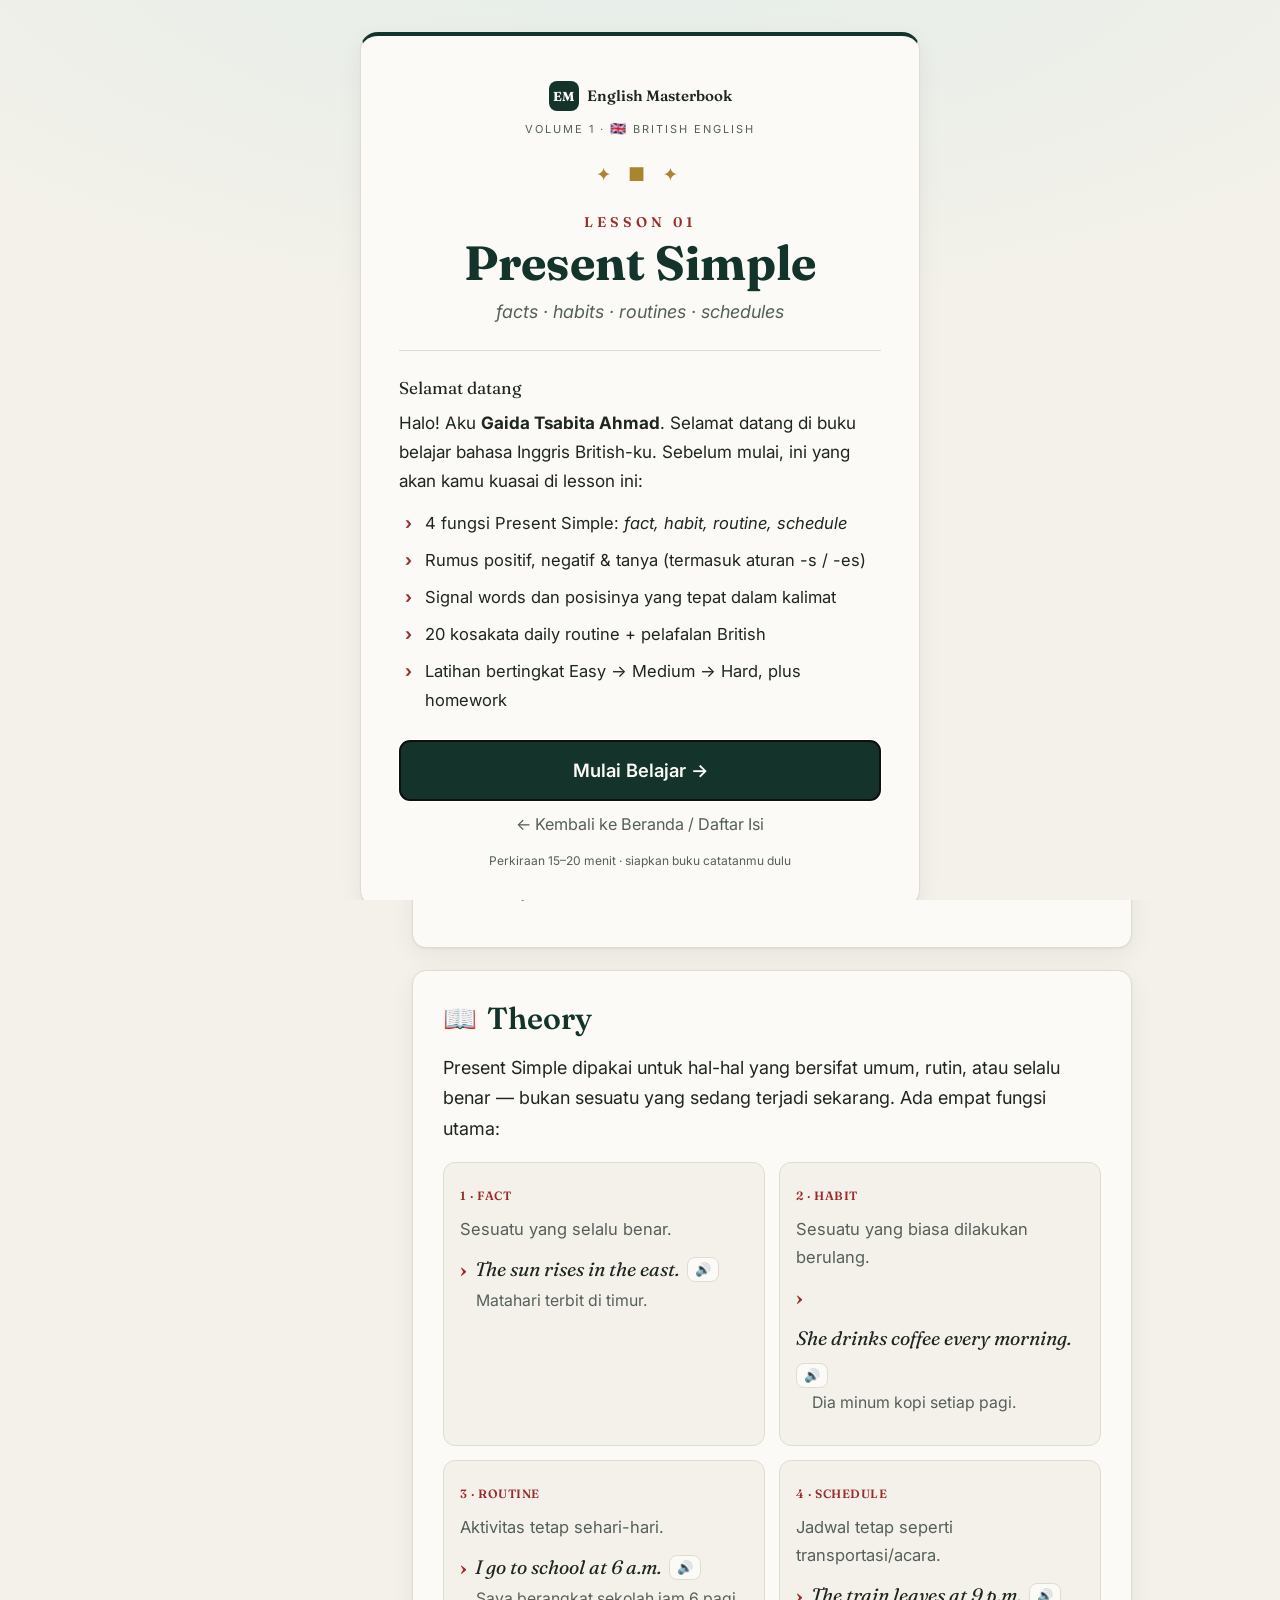
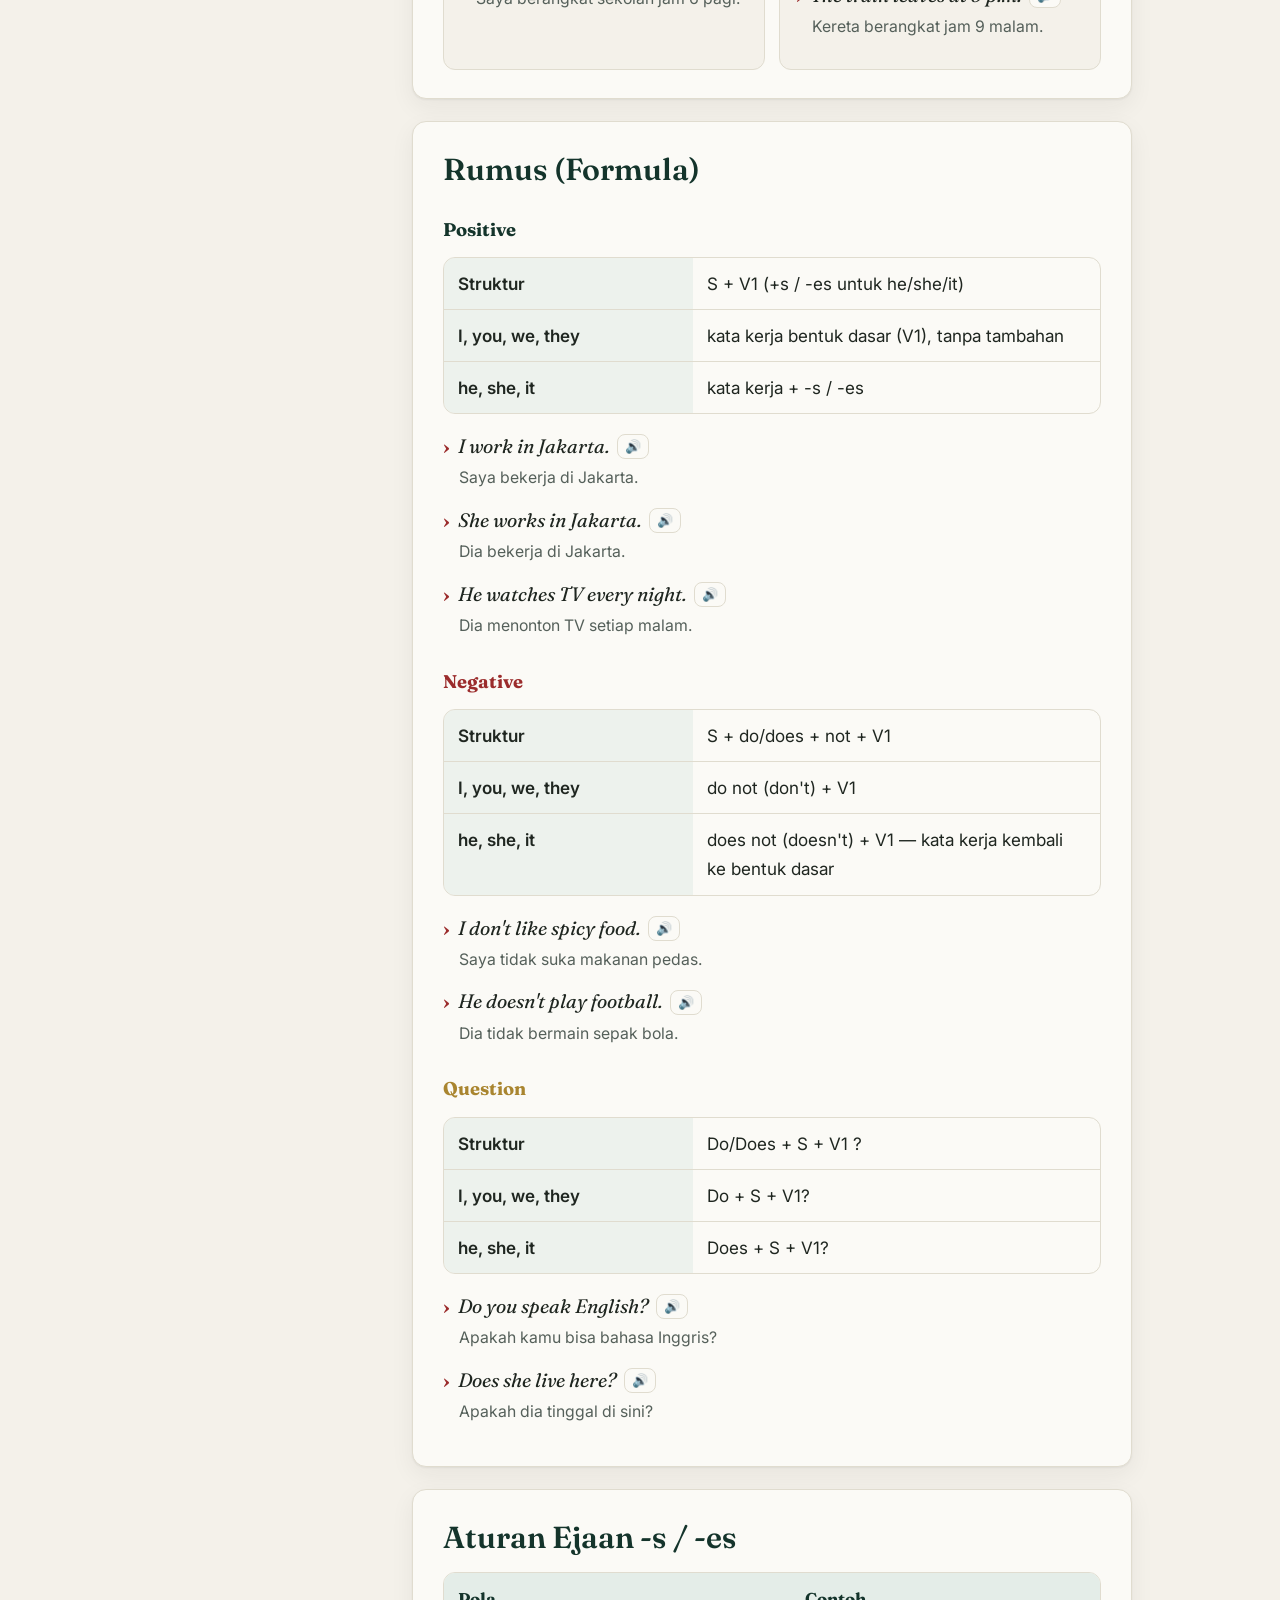
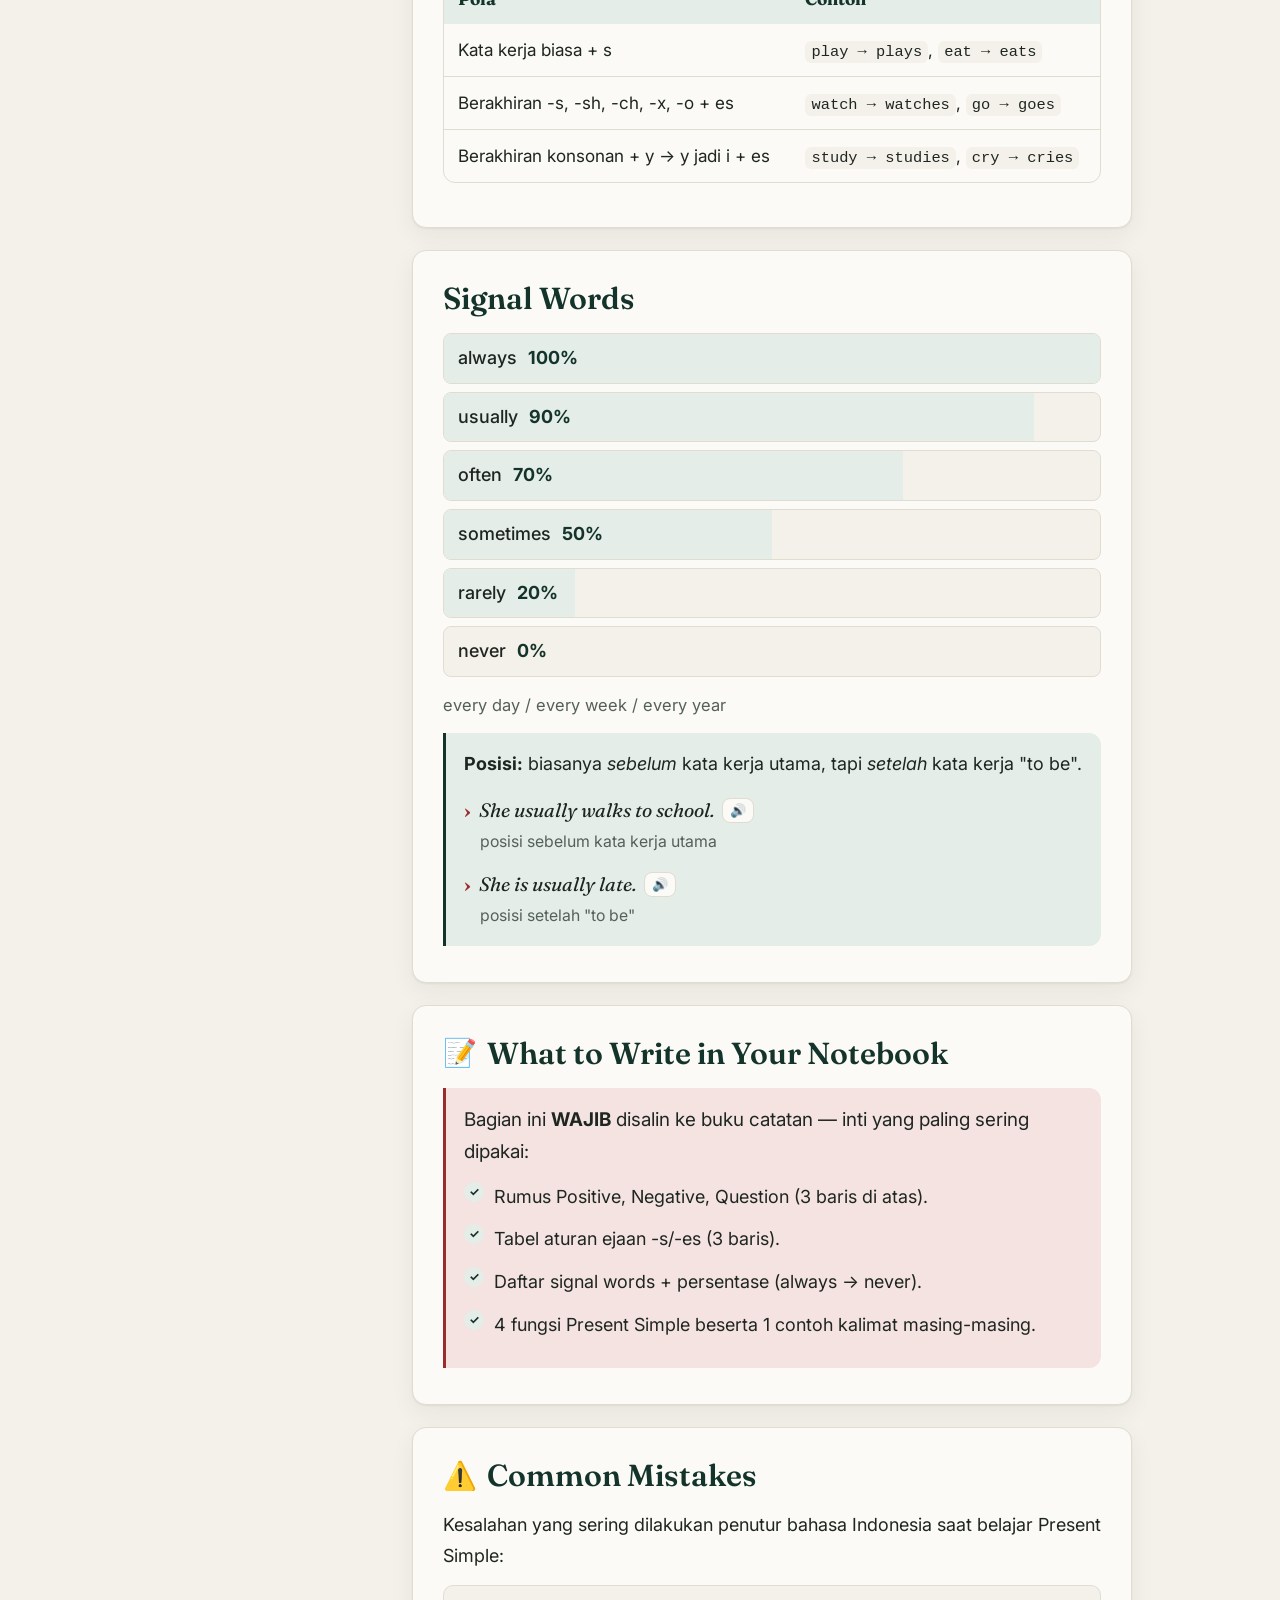
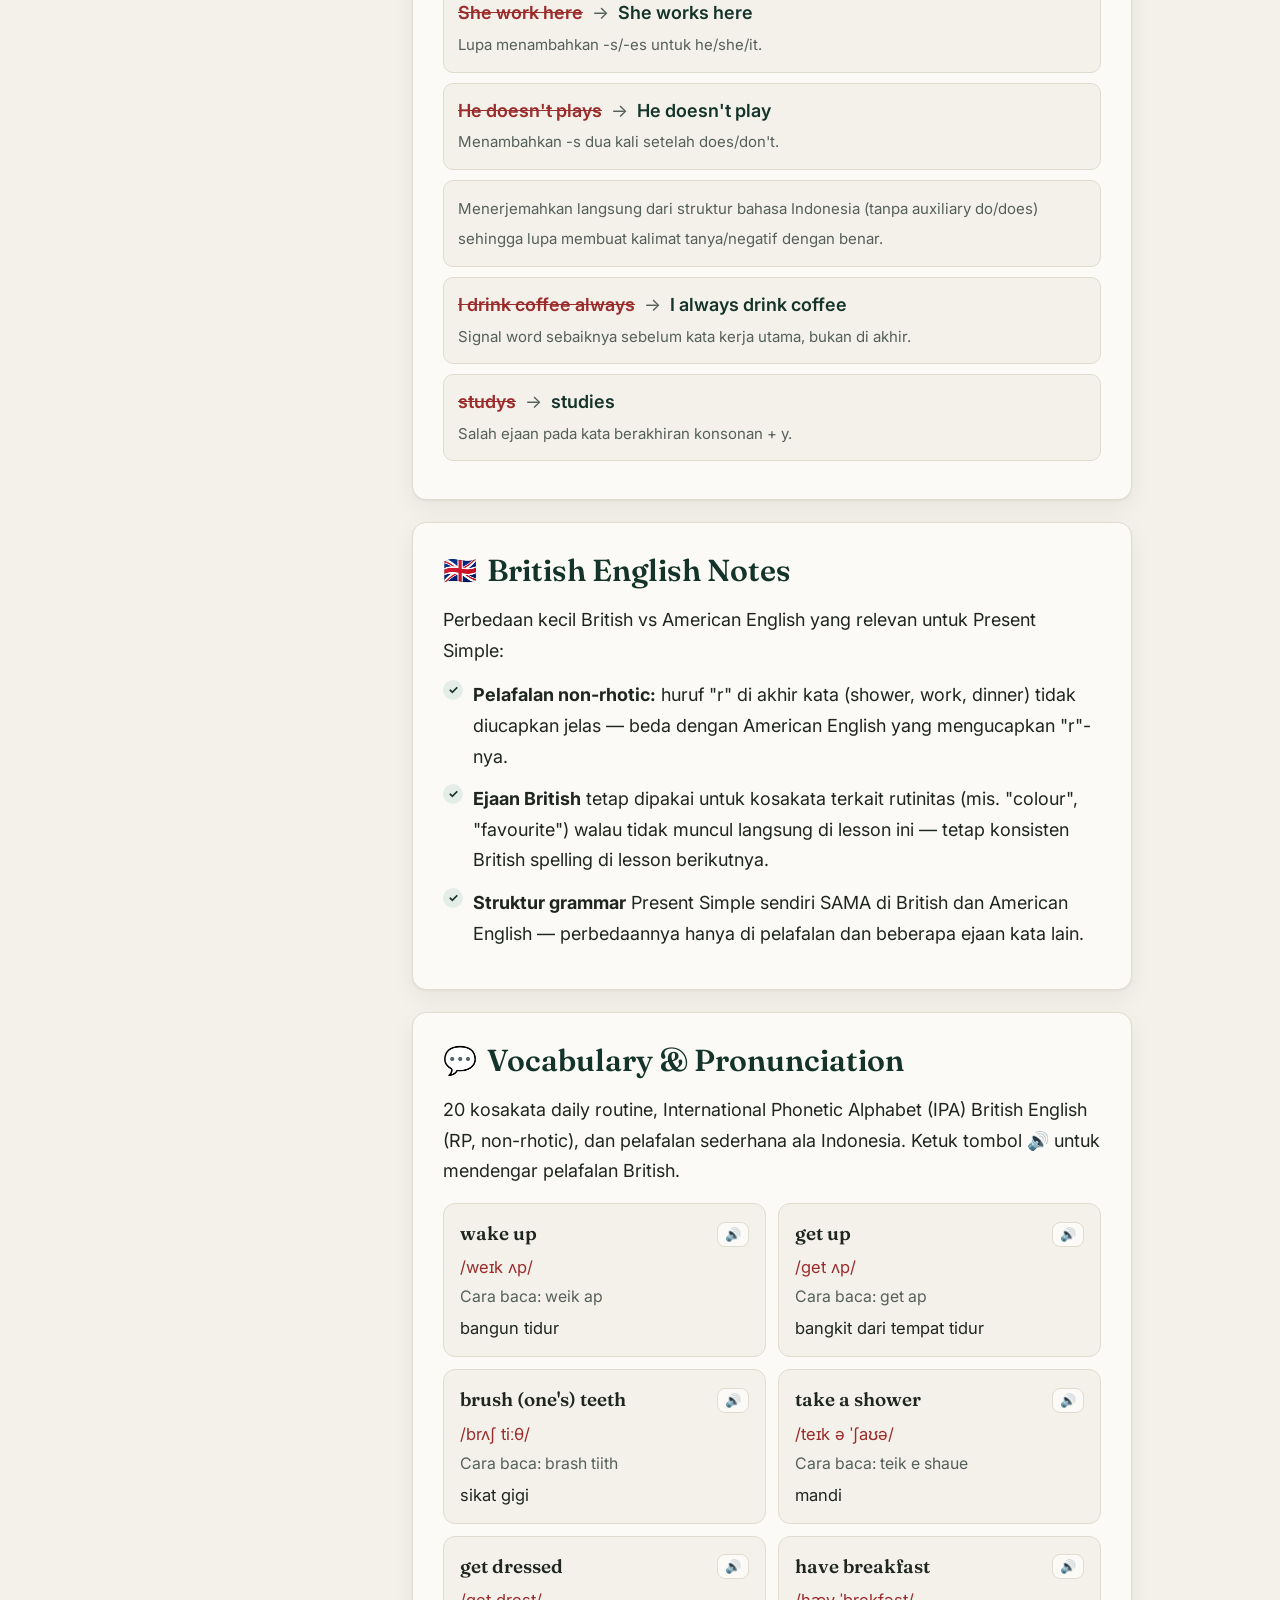
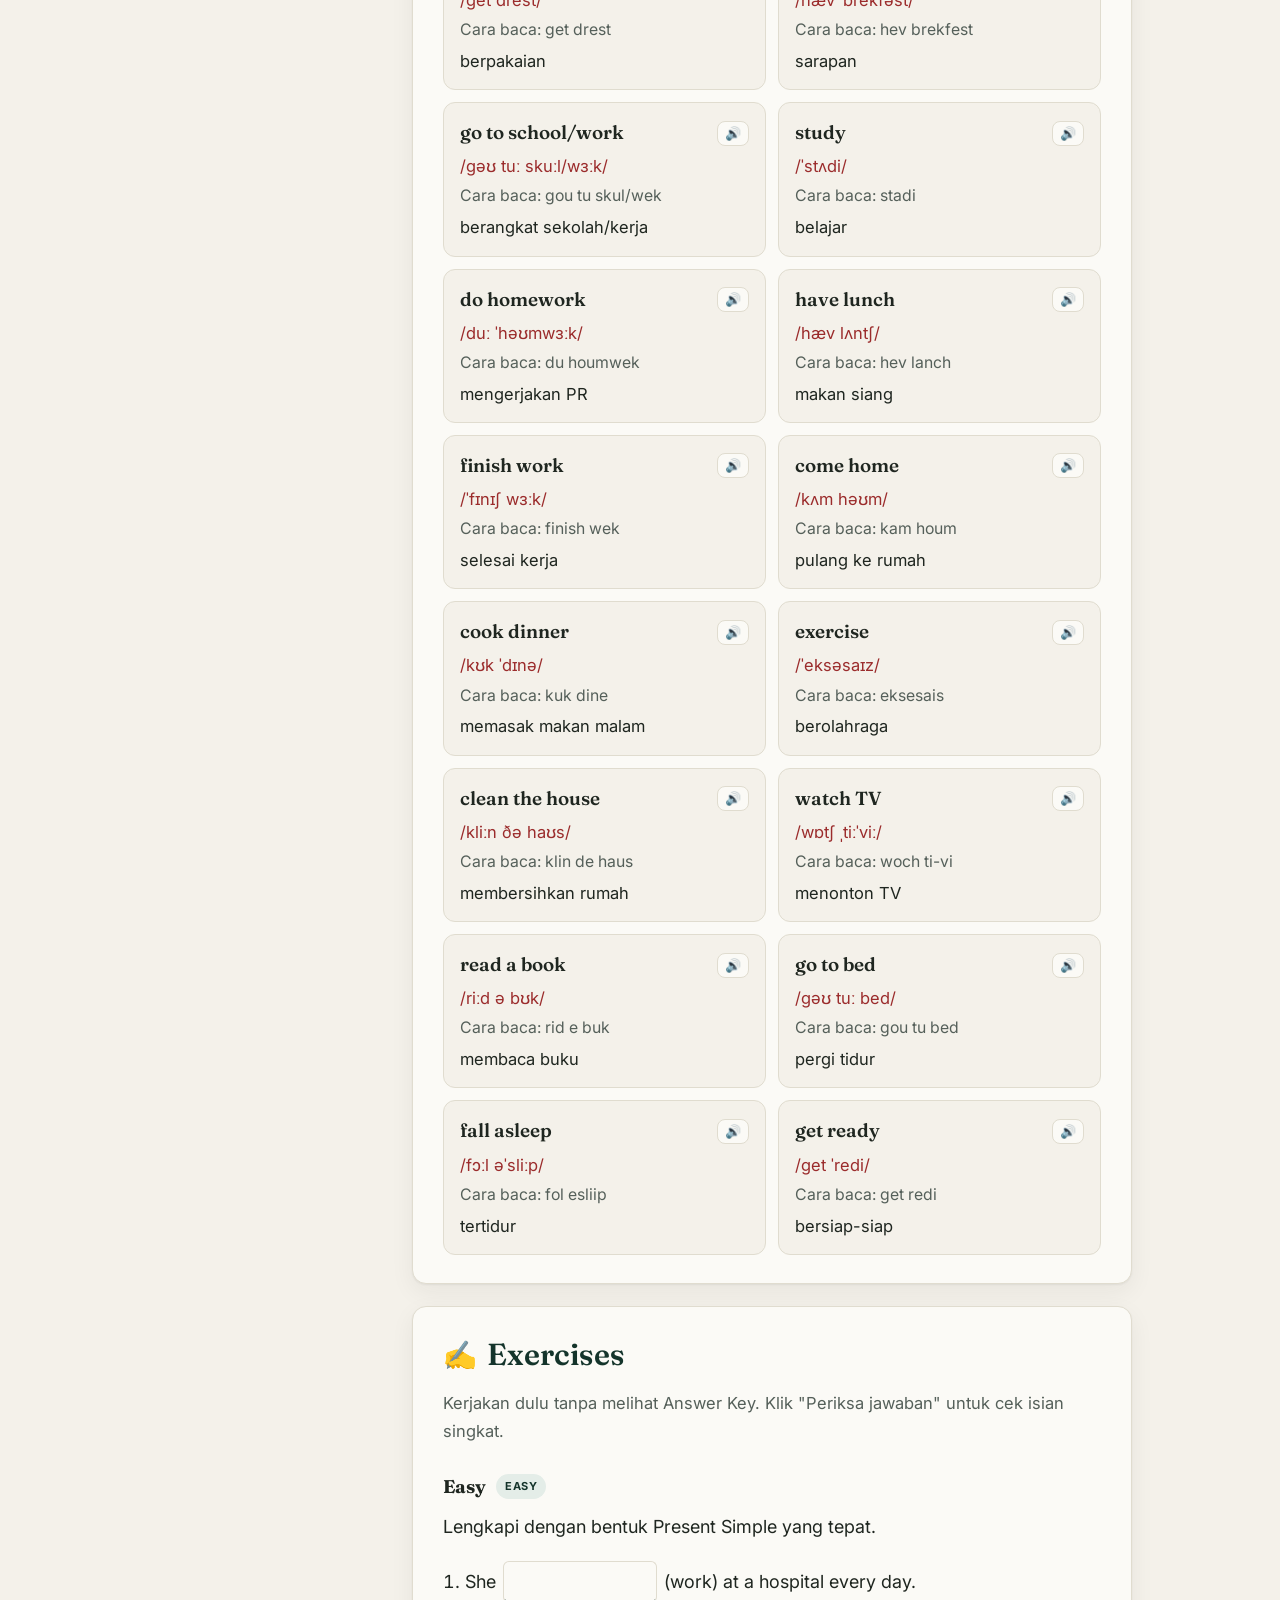
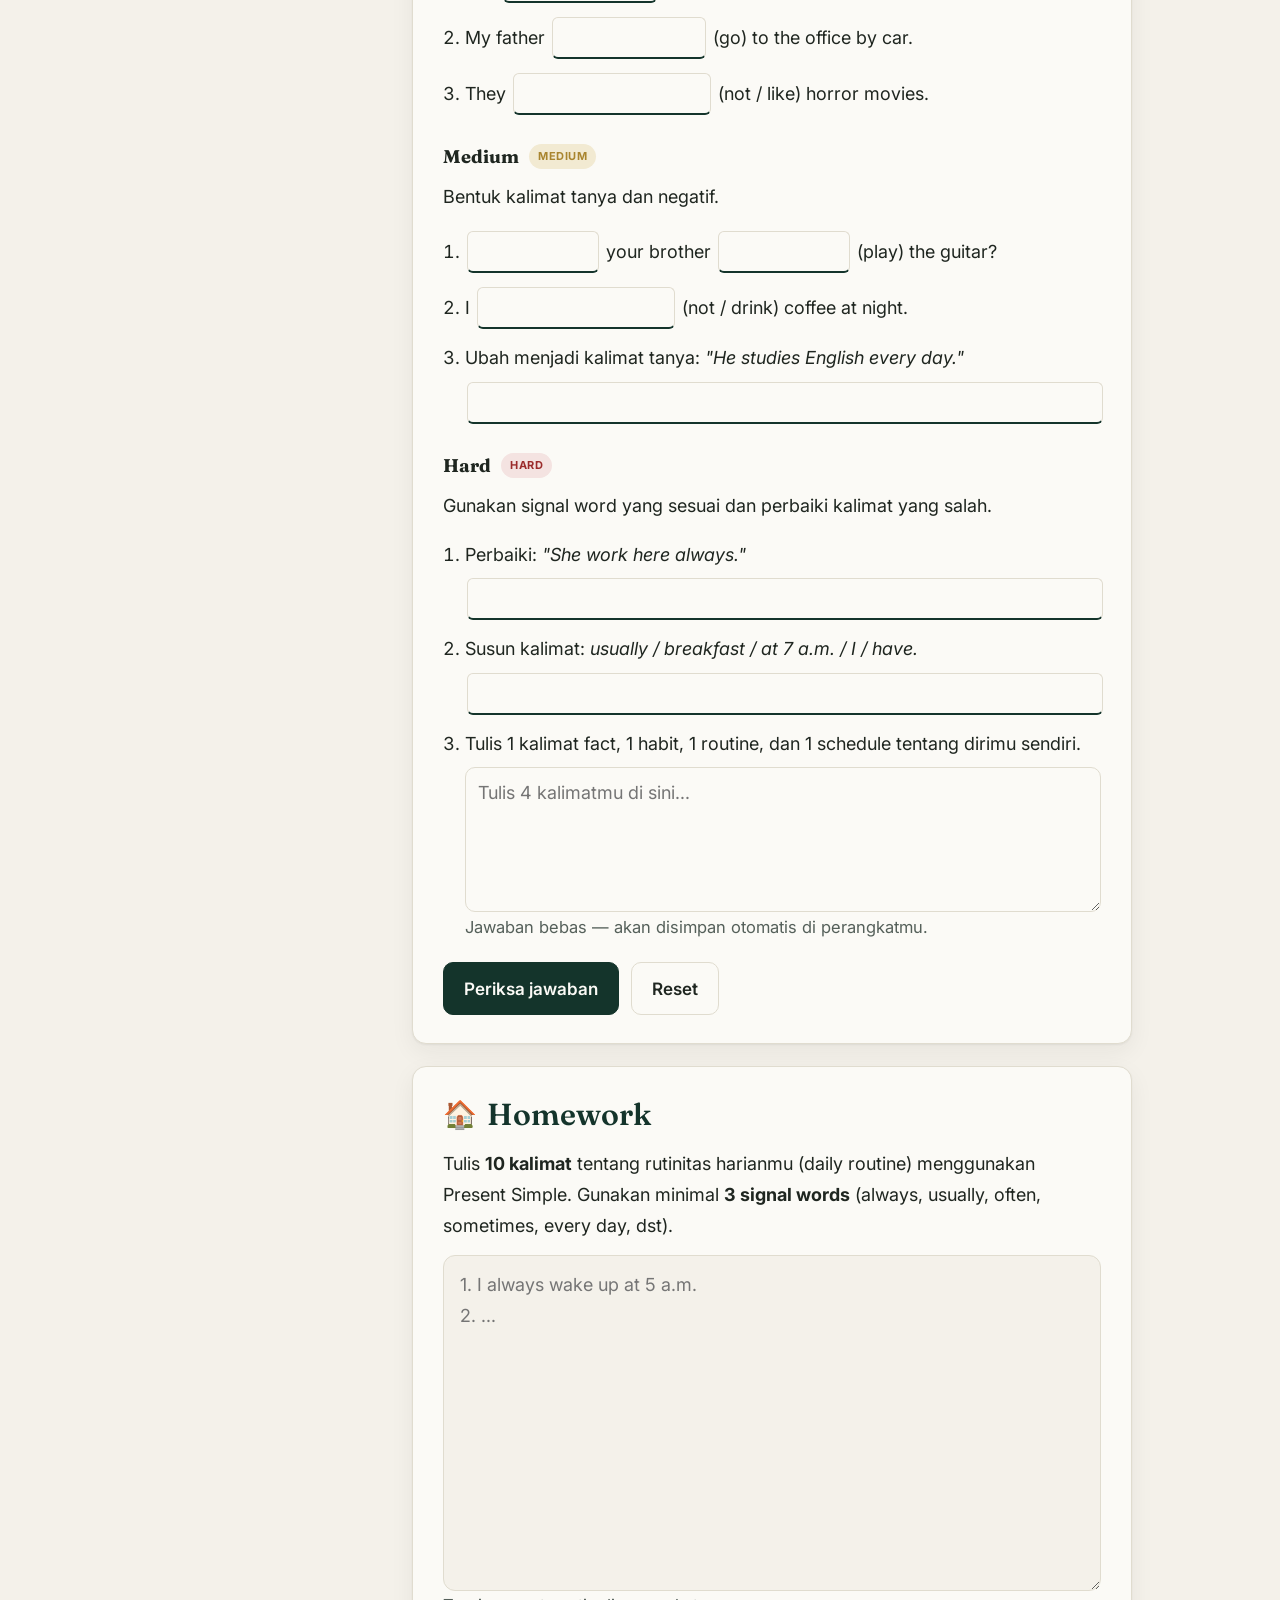
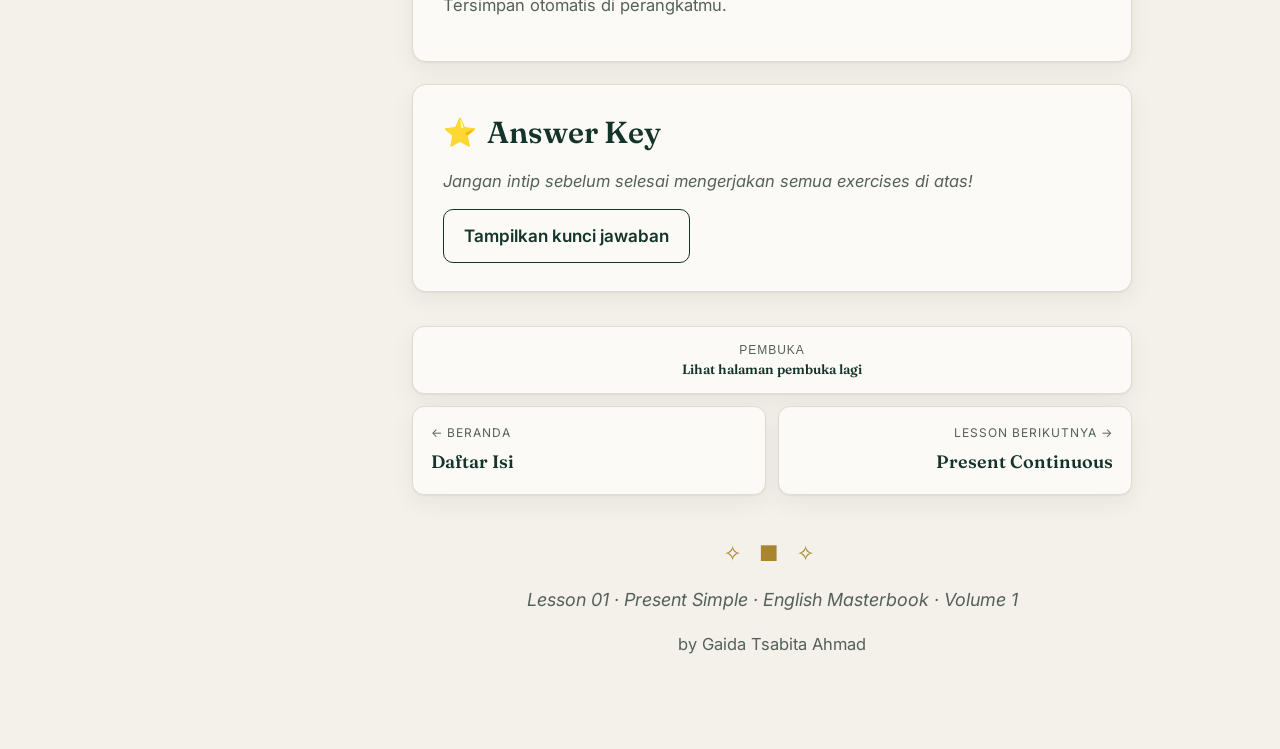
==== commit 8b391bfb: "update lesson-01" ====
--- a/lesson-01.html
+++ b/lesson-01.html
@@ -351,7 +351,7 @@
           <!-- Vocabulary -->
           <section id="vocab" class="chapter">
             <h2 class="chapter-title"><span class="chapter-emoji">💬</span> Vocabulary &amp; Pronunciation</h2>
-            <p>20 kosakata daily routine, IPA British English (RP, non-rhotic), dan pelafalan sederhana ala Indonesia. Ketuk tombol 🔊 untuk mendengar pelafalan British.</p>
+            <p>20 kosakata daily routine, International Phonetic Alphabet (IPA) British English (RP, non-rhotic), dan pelafalan sederhana ala Indonesia. Ketuk tombol 🔊 untuk mendengar pelafalan British.</p>
             <div class="vocab-grid" id="vocabGrid"></div>
           </section>
 
--- a/style.css
+++ b/style.css
@@ -565,7 +565,7 @@
   inset: 0;
   width: var(--p);
   background: var(--primary-soft);
-  z-index: 0;
+  z-index: -1;
 }
 .sig b,
 .sig {
